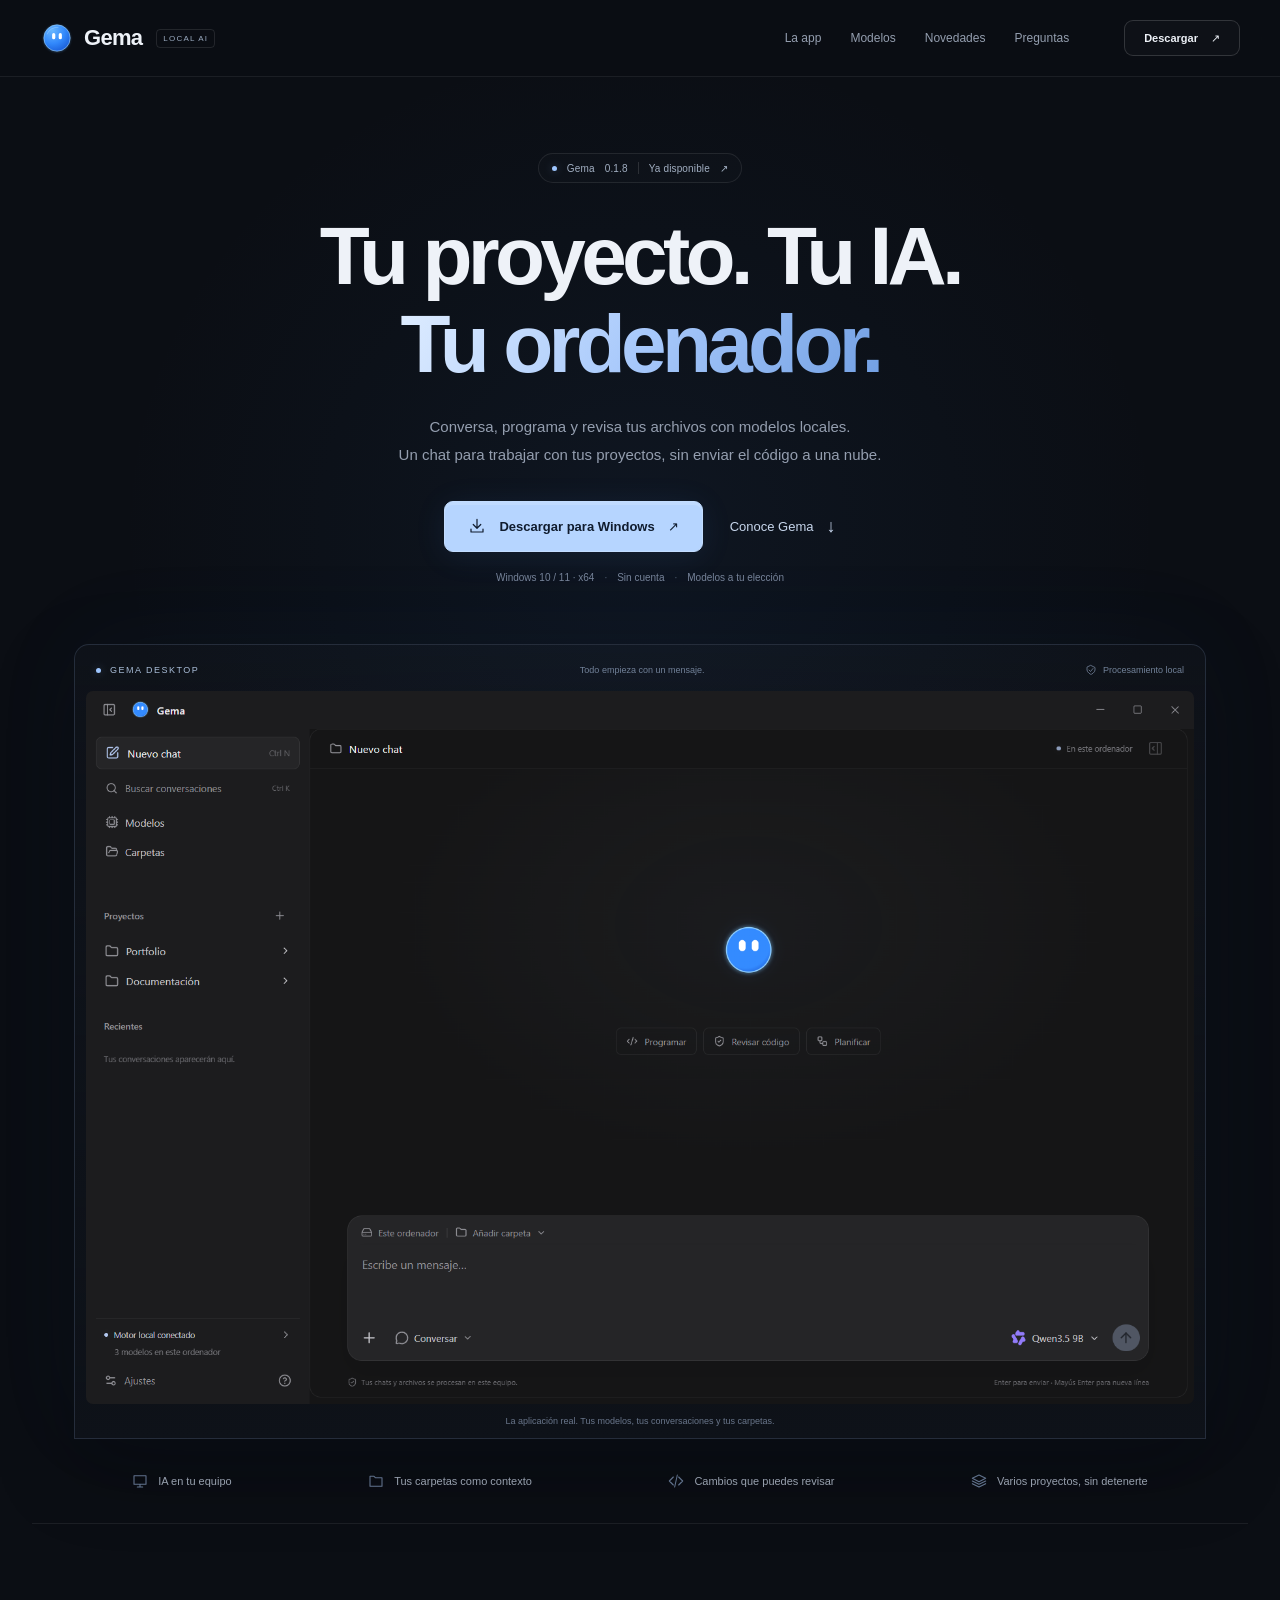
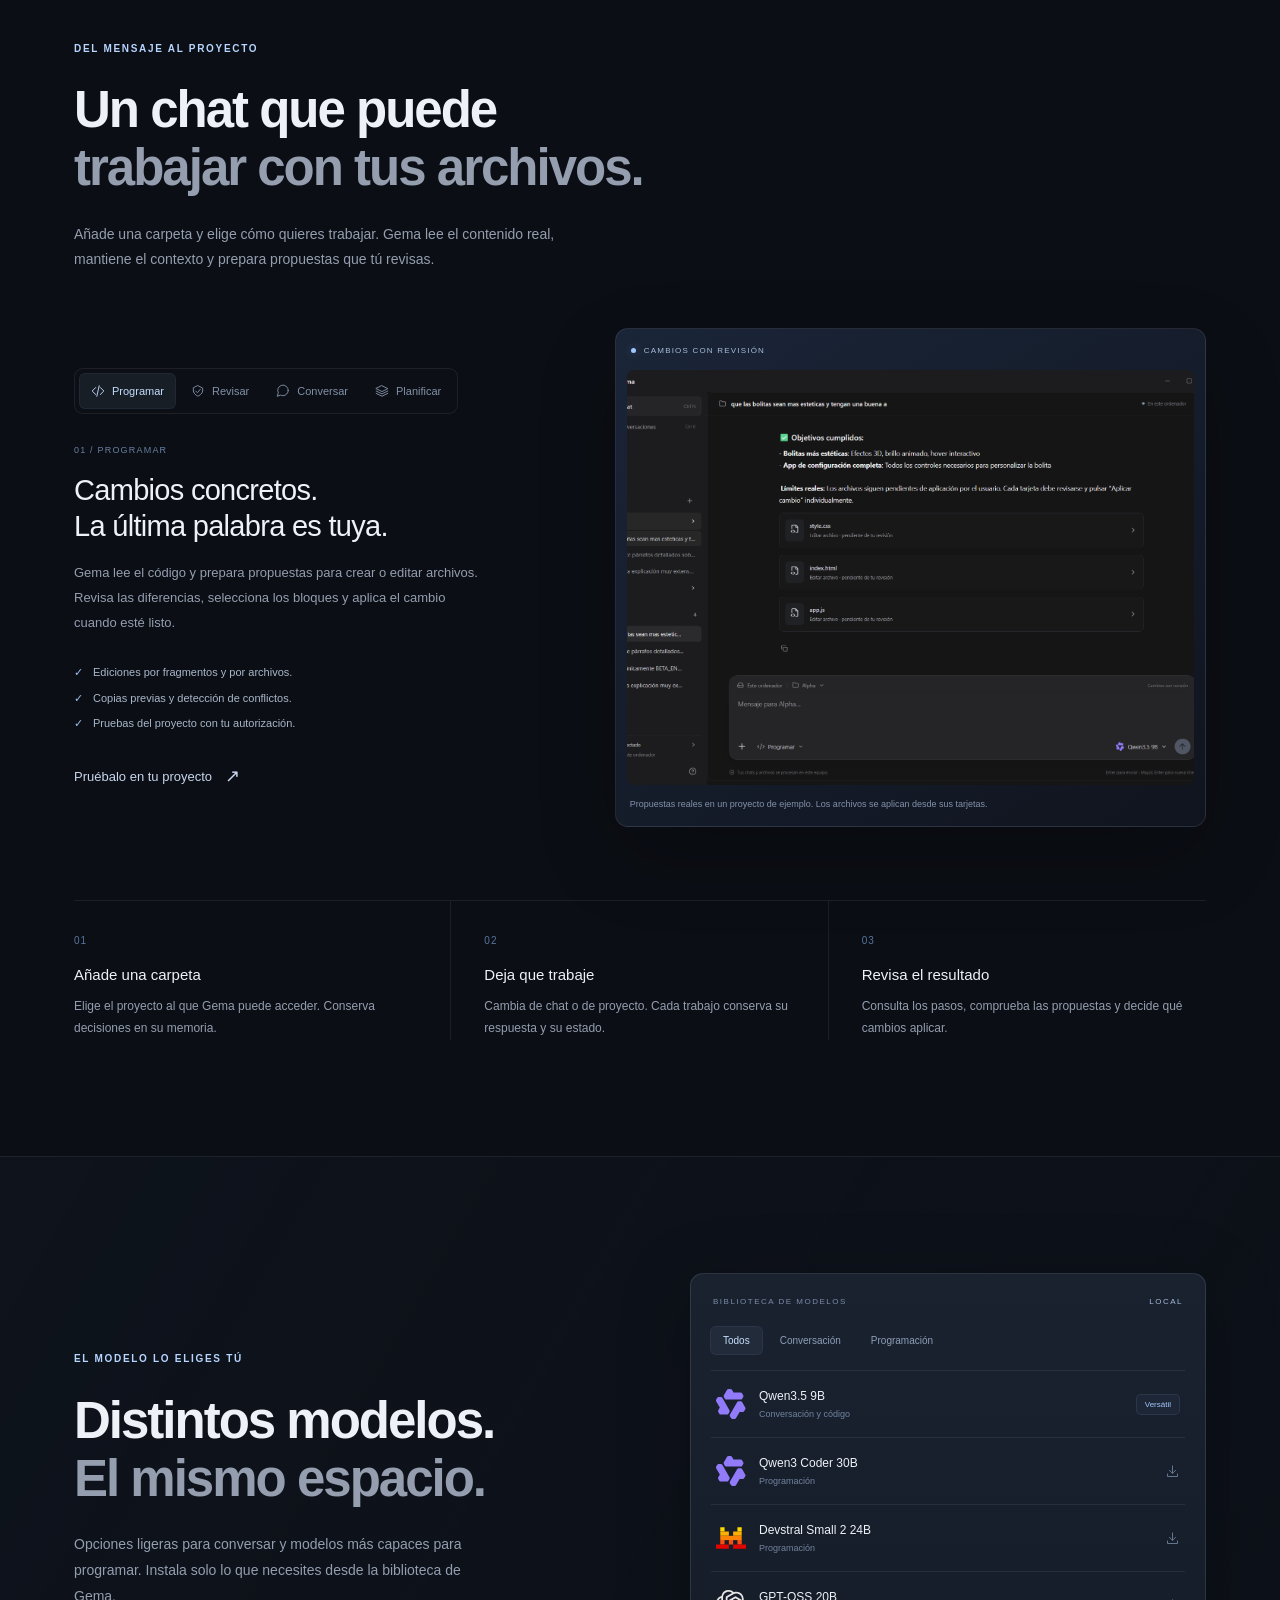
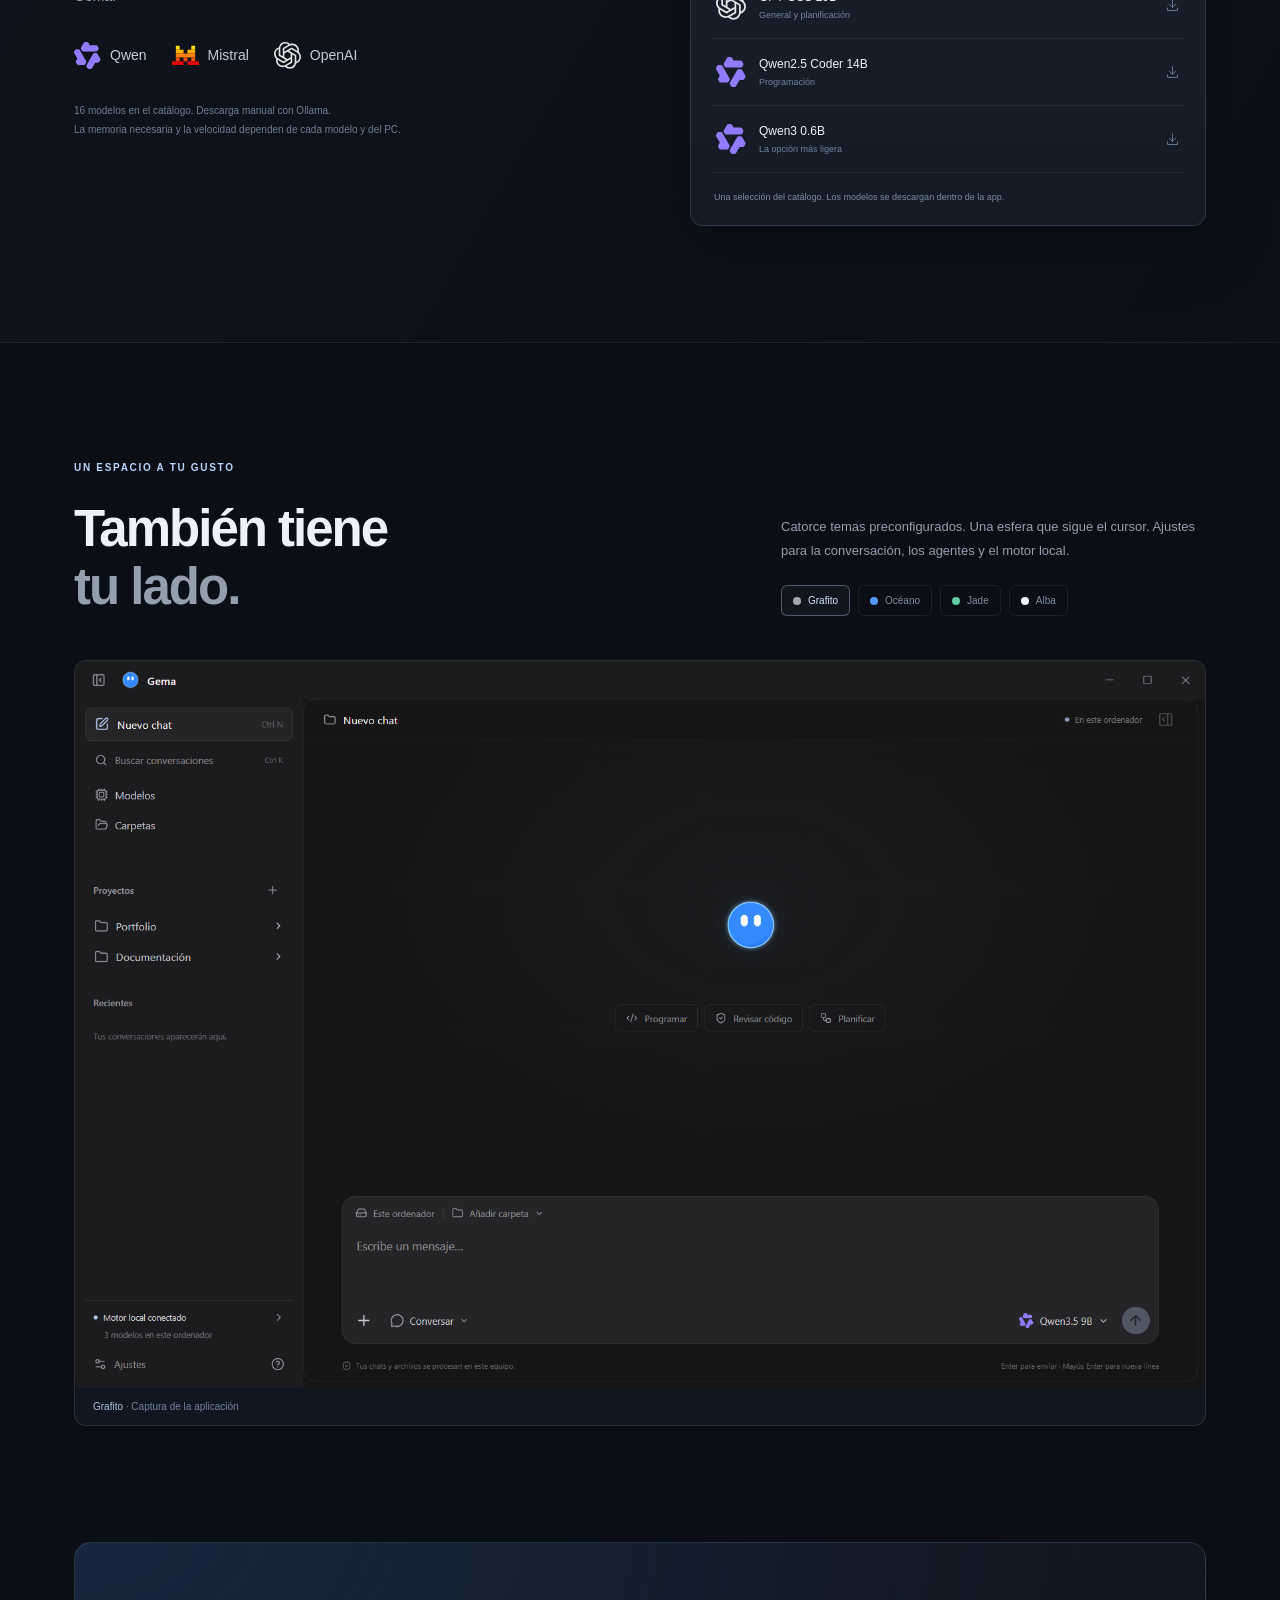
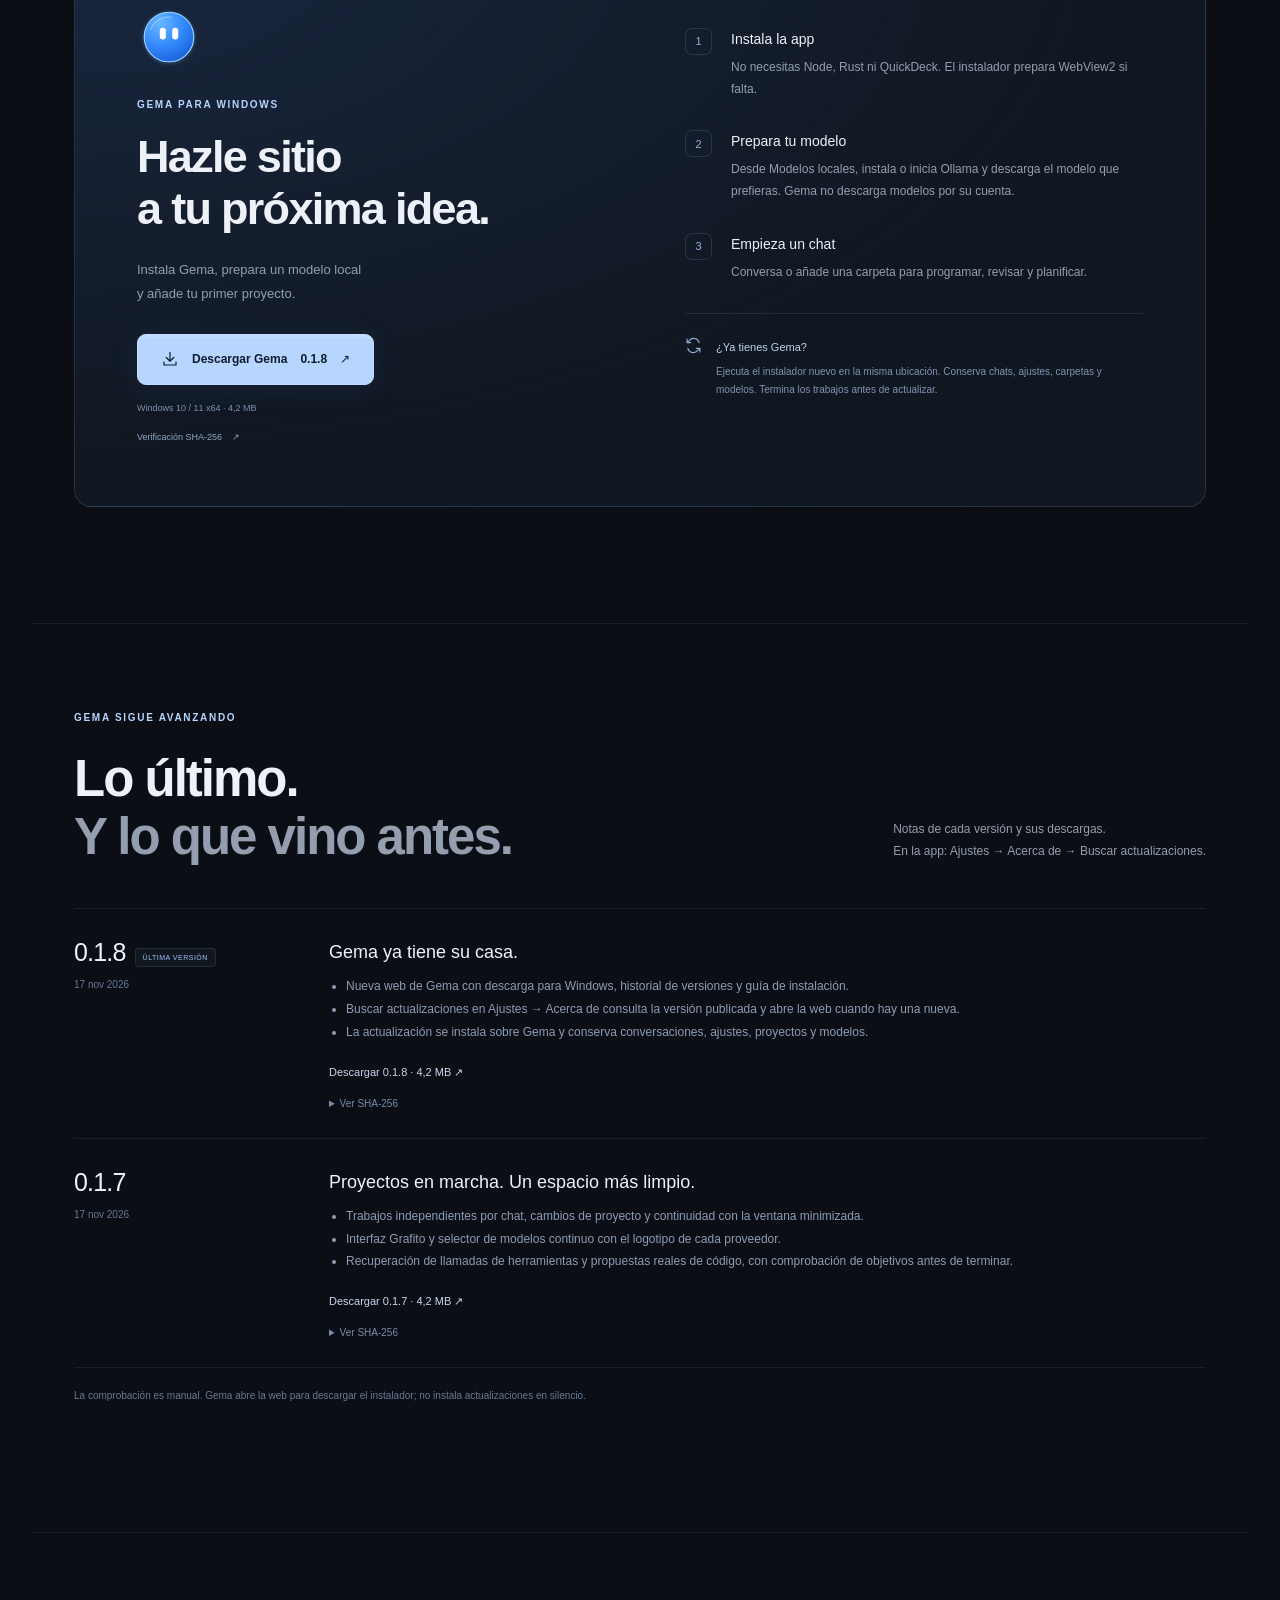
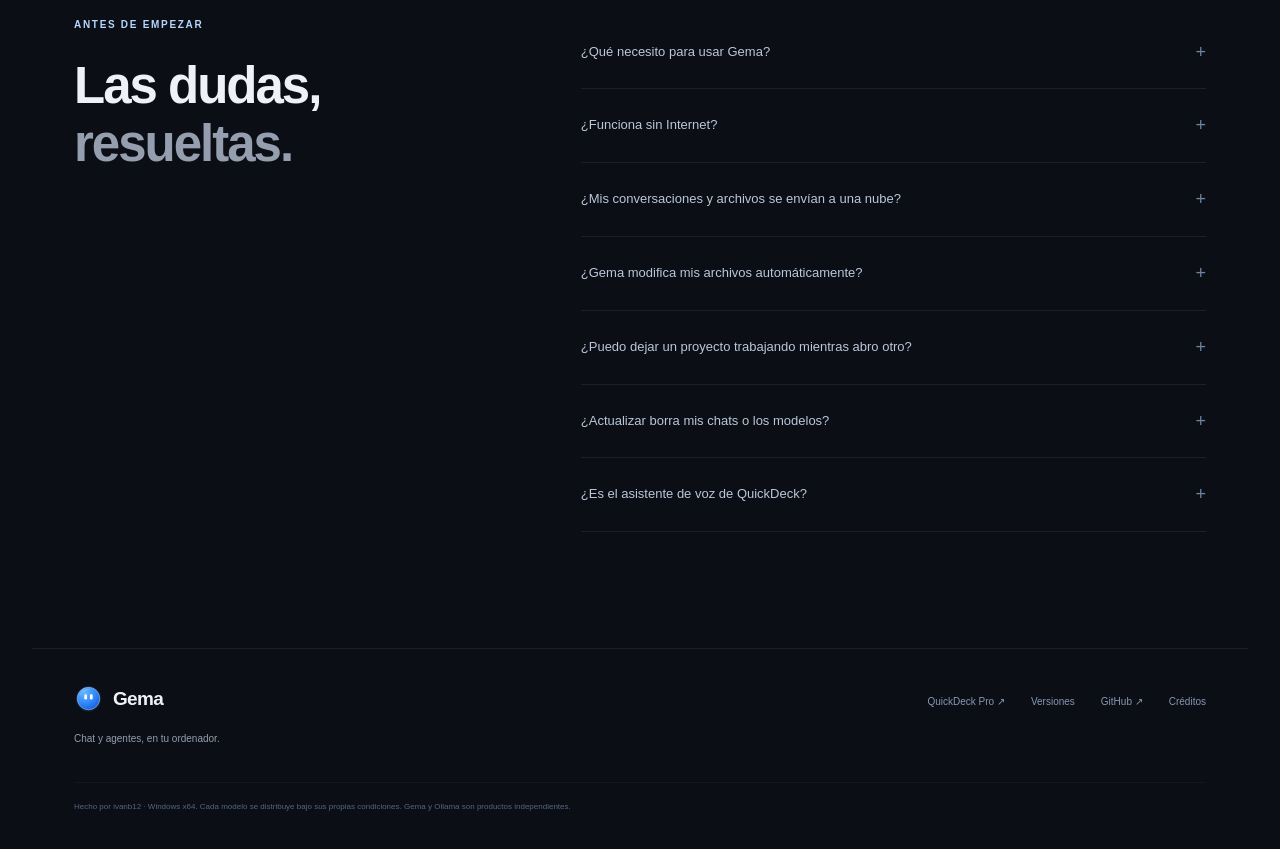
==== gema/index.html @ 03f3a378 "Publica Gema: web, descargas y actualizaciones 0.1.8 Añade /gema con capturas reales, explorador de " ====
<!doctype html>
<html lang="es">
<head>
  <meta charset="utf-8"><meta name="viewport" content="width=device-width,initial-scale=1">
  <meta name="theme-color" content="#0b0e14">
  <title>Gema — Chat, código y proyectos con IA local</title>
  <meta name="description" content="Conversa, programa y revisa tus proyectos con modelos de IA en tu ordenador. Descarga Gema para Windows: agentes, carpetas, modelos locales y actualizaciones sin perder tus datos.">
  <link rel="canonical" href="https://ivanb12.github.io/gema/">
  <link rel="icon" href="assets/gema.svg" type="image/svg+xml">
  <meta property="og:type" content="website"><meta property="og:locale" content="es_ES">
  <meta property="og:title" content="Gema — Tu proyecto. Tu IA. Tu ordenador.">
  <meta property="og:description" content="Chat y agentes locales para trabajar con tus archivos. Disponible para Windows 10 y 11.">
  <meta property="og:url" content="https://ivanb12.github.io/gema/">
  <meta property="og:image" content="https://ivanb12.github.io/gema/assets/home-graphite.png">
  <meta name="twitter:card" content="summary_large_image">
  <link rel="stylesheet" href="style.css">
  <script src="release-data.js" defer></script><script src="app.js" defer></script>
</head>
<body>
<a href="#contenido" class="skip-link">Saltar al contenido</a>
<header class="header"><div class="nav-shell">
  <a class="brand" href="#" aria-label="Gema, inicio"><img src="assets/gema.svg" width="34" height="34" alt=""><span>Gema</span><span class="brand-label">LOCAL AI</span></a>
  <nav id="navigation" class="navigation" aria-label="Principal"><a href="#funciones">La app</a><a href="#modelos">Modelos</a><a href="#versiones">Novedades</a><a href="#ayuda">Preguntas</a></nav>
  <a class="button nav-cta" href="#descargar">Descargar <span aria-hidden="true">↗</span></a>
  <button class="menu-toggle" aria-label="Abrir menú" aria-controls="navigation" aria-expanded="false"><span></span><span></span></button>
</div></header>
<main id="contenido">
  <section class="hero shell" aria-labelledby="hero-title">
    <a class="release-pill" href="#versiones"><span class="status-dot"></span>Gema <span data-version>0.1.8</span><span class="pill-divider"></span>Ya disponible<span aria-hidden="true">↗</span></a>
    <h1 id="hero-title">Tu proyecto. Tu IA.<br><span>Tu ordenador.</span></h1>
    <p class="hero-description">Conversa, programa y revisa tus archivos con modelos locales.<br class="desktop-break"> Un chat para trabajar con tus proyectos, sin enviar el código a una nube.</p>
    <div class="hero-actions"><a class="button button-primary" data-download href="downloads/Gema_0.1.8_x64-setup.exe" download><svg><use href="#download"/></svg>Descargar para Windows<span aria-hidden="true">↗</span></a><a class="text-link" href="#funciones">Conoce Gema <span aria-hidden="true">↓</span></a></div>
    <p class="download-meta">Windows 10 / 11 · x64<span>·</span>Sin cuenta<span>·</span>Modelos a tu elección</p>
    <figure class="product-stage"><div class="stage-heading"><span><i class="status-dot"></i> GEMA DESKTOP</span><span>Todo empieza con un mensaje.</span><span class="stage-local"><svg><use href="#shield"/></svg> Procesamiento local</span></div>
      <button class="screenshot-button" data-zoom="assets/home-graphite.png" aria-label="Ampliar captura de Gema"><img src="assets/home-graphite.png" alt="Gema en el tema Grafito, con proyectos en la barra lateral y un chat central" width="1700" height="1093" fetchpriority="high"></button>
      <figcaption>La aplicación real. Tus modelos, tus conversaciones y tus carpetas.</figcaption>
    </figure>
  </section>
  <div class="facts shell"><span><svg><use href="#computer"/></svg> IA en tu equipo</span><span><svg><use href="#folder"/></svg> Tus carpetas como contexto</span><span><svg><use href="#code"/></svg> Cambios que puedes revisar</span><span><svg><use href="#layers"/></svg> Varios proyectos, sin detenerte</span></div>
  <section class="workspace-section shell section" id="funciones">
    <div class="section-heading"><p class="eyebrow">DEL MENSAJE AL PROYECTO</p><h2>Un chat que puede<br><span>trabajar con tus archivos.</span></h2><p>Añade una carpeta y elige cómo quieres trabajar. Gema lee el contenido real, mantiene el contexto y prepara propuestas que tú revisas.</p></div>
    <div class="workspace-layout">
      <div class="agent-explorer"><div class="agent-tabs" role="tablist" aria-label="Agentes de Gema"><button role="tab" id="agent-code" aria-selected="true" aria-controls="agent-panel" data-agent="code"><svg><use href="#code"/></svg>Programar</button><button role="tab" id="agent-review" aria-selected="false" aria-controls="agent-panel" tabindex="-1" data-agent="review"><svg><use href="#shield"/></svg>Revisar</button><button role="tab" id="agent-chat" aria-selected="false" aria-controls="agent-panel" tabindex="-1" data-agent="chat"><svg><use href="#chat"/></svg>Conversar</button><button role="tab" id="agent-plan" aria-selected="false" aria-controls="agent-panel" tabindex="-1" data-agent="plan"><svg><use href="#layers"/></svg>Planificar</button></div>
        <div id="agent-panel" role="tabpanel" aria-labelledby="agent-code"><span class="agent-number" id="agent-number">01 / PROGRAMAR</span><h3 id="agent-title">Cambios concretos.<br>La última palabra es tuya.</h3><p id="agent-description">Gema lee el código y prepara propuestas para crear o editar archivos. Revisa las diferencias, selecciona los bloques y aplica el cambio cuando esté listo.</p><ul class="check-list" id="agent-points"><li>Ediciones por fragmentos y por archivos.</li><li>Copias previas y detección de conflictos.</li><li>Pruebas del proyecto con tu autorización.</li></ul></div>
        <a href="#descargar" class="text-link">Pruébalo en tu proyecto <span aria-hidden="true">↗</span></a>
      </div>
      <figure class="work-visual"><div class="visual-tag"><span class="status-dot"></span>CAMBIOS CON REVISIÓN</div><button class="screenshot-button" data-zoom="assets/project.png" aria-label="Ampliar captura de propuestas de código"><img src="assets/project.png" alt="Propuestas reales de Gema para style.css, index.html y app.js, pendientes de revisión" width="1700" height="1093" loading="lazy"></button><figcaption>Propuestas reales en un proyecto de ejemplo. Los archivos se aplican desde sus tarjetas.</figcaption></figure>
    </div>
    <div class="workflow-strip"><article><span>01</span><h3>Añade una carpeta</h3><p>Elige el proyecto al que Gema puede acceder. Conserva decisiones en su memoria.</p></article><article><span>02</span><h3>Deja que trabaje</h3><p>Cambia de chat o de proyecto. Cada trabajo conserva su respuesta y su estado.</p></article><article><span>03</span><h3>Revisa el resultado</h3><p>Consulta los pasos, comprueba las propuestas y decide qué cambios aplicar.</p></article></div>
  </section>
  <section class="models-section section" id="modelos"><div class="shell models-layout"><div class="models-copy"><p class="eyebrow">EL MODELO LO ELIGES TÚ</p><h2>Distintos modelos.<br><span>El mismo espacio.</span></h2><p>Opciones ligeras para conversar y modelos más capaces para programar. Instala solo lo que necesites desde la biblioteca de Gema.</p><div class="provider-logos"><span><img src="assets/qwen.svg" alt="" width="27" height="27">Qwen</span><span><img src="assets/mistral.svg" alt="" width="27" height="27">Mistral</span><span><img class="openai" src="assets/openai.svg" alt="" width="27" height="27">OpenAI</span></div><p class="model-note">16 modelos en el catálogo. Descarga manual con Ollama.<br>La memoria necesaria y la velocidad dependen de cada modelo y del PC.</p></div>
      <div class="model-browser"><div class="browser-header"><span>BIBLIOTECA DE MODELOS</span><span>LOCAL</span></div><div class="model-filters" role="group" aria-label="Filtrar modelos"><button data-filter="all" aria-pressed="true">Todos</button><button data-filter="chat" aria-pressed="false">Conversación</button><button data-filter="code" aria-pressed="false">Programación</button></div><div id="model-list">
        <div class="model-row" data-kind="chat code"><img src="assets/qwen.svg" alt="" width="30" height="30"><div><strong>Qwen3.5 9B</strong><span>Conversación y código</span></div><span class="model-badge">Versátil</span></div>
        <div class="model-row" data-kind="code"><img src="assets/qwen.svg" alt="" width="30" height="30"><div><strong>Qwen3 Coder 30B</strong><span>Programación</span></div><svg><use href="#download"/></svg></div>
        <div class="model-row" data-kind="code"><img src="assets/mistral.svg" alt="" width="30" height="30"><div><strong>Devstral Small 2 24B</strong><span>Programación</span></div><svg><use href="#download"/></svg></div>
        <div class="model-row" data-kind="chat code"><img class="openai" src="assets/openai.svg" alt="" width="30" height="30"><div><strong>GPT-OSS 20B</strong><span>General y planificación</span></div><svg><use href="#download"/></svg></div>
        <div class="model-row" data-kind="code"><img src="assets/qwen.svg" alt="" width="30" height="30"><div><strong>Qwen2.5 Coder 14B</strong><span>Programación</span></div><svg><use href="#download"/></svg></div>
        <div class="model-row" data-kind="chat"><img src="assets/qwen.svg" alt="" width="30" height="30"><div><strong>Qwen3 0.6B</strong><span>La opción más ligera</span></div><svg><use href="#download"/></svg></div>
      </div><p class="browser-footnote">Una selección del catálogo. Los modelos se descargan dentro de la app.</p></div>
    </div></section>
  <section class="appearance-section shell section"><div class="appearance-heading"><div><p class="eyebrow">UN ESPACIO A TU GUSTO</p><h2>También tiene<br><span>tu lado.</span></h2></div><div class="appearance-copy"><p>Catorce temas preconfigurados. Una esfera que sigue el cursor. Ajustes para la conversación, los agentes y el motor local.</p><div class="theme-tabs" role="group" aria-label="Vista previa de temas"><button data-theme="graphite" aria-pressed="true"><i style="--swatch:#a5a8b1"></i>Grafito</button><button data-theme="ocean" aria-pressed="false"><i style="--swatch:#5297ff"></i>Océano</button><button data-theme="jade" aria-pressed="false"><i style="--swatch:#61cba2"></i>Jade</button><button data-theme="light" aria-pressed="false"><i style="--swatch:#f0f2f6"></i>Alba</button></div></div></div><figure class="theme-stage"><button class="screenshot-button" id="theme-zoom" data-zoom="assets/home-graphite.png" aria-label="Ampliar vista previa del tema"><img id="theme-preview" src="assets/home-graphite.png" alt="Gema con el tema Grafito" width="1700" height="1093" loading="lazy"></button><figcaption><span id="theme-caption">Grafito</span> · Captura de la aplicación</figcaption></figure></section>
  <section class="download-section shell section" id="descargar"><div class="download-panel"><div class="download-copy"><img src="assets/gema.svg" width="64" height="64" alt=""><p class="eyebrow">GEMA PARA WINDOWS</p><h2>Hazle sitio<br>a tu próxima idea.</h2><p>Instala Gema, prepara un modelo local<br>y añade tu primer proyecto.</p><a class="button button-primary" data-download href="downloads/Gema_0.1.8_x64-setup.exe" download><svg><use href="#download"/></svg>Descargar Gema <span data-version>0.1.8</span><span aria-hidden="true">↗</span></a><p class="download-size">Windows 10 / 11 x64 · <span data-size>Instalador ligero</span></p><a class="checksum-link" href="downloads/SHA256SUMS.txt" download>Verificación SHA-256 <span aria-hidden="true">↗</span></a></div><div class="setup-steps"><article><span>1</span><div><h3>Instala la app</h3><p>No necesitas Node, Rust ni QuickDeck. El instalador prepara WebView2 si falta.</p></div></article><article><span>2</span><div><h3>Prepara tu modelo</h3><p>Desde Modelos locales, instala o inicia Ollama y descarga el modelo que prefieras. Gema no descarga modelos por su cuenta.</p></div></article><article><span>3</span><div><h3>Empieza un chat</h3><p>Conversa o añade una carpeta para programar, revisar y planificar.</p></div></article><div class="upgrade-note"><svg><use href="#refresh"/></svg><div><strong>¿Ya tienes Gema?</strong><p>Ejecuta el instalador nuevo en la misma ubicación. Conserva chats, ajustes, carpetas y modelos. Termina los trabajos antes de actualizar.</p></div></div></div></div></section>
  <section class="releases-section shell section" id="versiones"><div class="release-heading"><div><p class="eyebrow">GEMA SIGUE AVANZANDO</p><h2>Lo último.<br><span>Y lo que vino antes.</span></h2></div><p>Notas de cada versión y sus descargas.<br>En la app: Ajustes → Acerca de → Buscar actualizaciones.</p></div><div id="release-list"><article class="release-card"><div class="release-version"><strong>0.1.8</strong><span class="tag">ÚLTIMA VERSIÓN</span><time datetime="2026-11-17">17 nov 2026</time></div><div><h3>Gema ya tiene su casa.</h3><p>Web de descargas, historial de versiones y comprobación de nuevas versiones desde la aplicación.</p><a class="text-link" data-download href="downloads/Gema_0.1.8_x64-setup.exe" download>Descargar versión <span aria-hidden="true">↗</span></a></div></article></div><p class="release-footnote">La comprobación es manual. Gema abre la web para descargar el instalador; no instala actualizaciones en silencio.</p></section>
  <section class="faq-section shell section" id="ayuda"><div><p class="eyebrow">ANTES DE EMPEZAR</p><h2>Las dudas,<br><span>resueltas.</span></h2></div><div class="faq-list">
    <details><summary>¿Qué necesito para usar Gema?<span>+</span></summary><p>Windows 10 u 11 de 64 bits y espacio para el modelo que elijas. No necesitas una GPU NVIDIA: Ollama puede usar CPU o una GPU compatible. Los modelos pequeños son más adecuados para equipos con poca memoria; la biblioteca muestra estimaciones y recomendaciones según tu RAM.</p></details>
    <details><summary>¿Funciona sin Internet?<span>+</span></summary><p>Necesitas conexión para instalar el motor, preparar WebView2 si falta y descargar modelos. Después, el chat y las herramientas locales pueden funcionar sin Internet. Buscar actualizaciones consulta la web de Gema.</p></details>
    <details><summary>¿Mis conversaciones y archivos se envían a una nube?<span>+</span></summary><p>Gema envía los mensajes y el contexto de archivos al motor local de Ollama, en tu propio PC. La comprobación de versiones no incluye chats ni archivos. Una prueba del proyecto autorizada por ti ejecuta código con tus permisos y puede acceder a Internet.</p></details>
    <details><summary>¿Gema modifica mis archivos automáticamente?<span>+</span></summary><p>No. Programar prepara propuestas: abre sus tarjetas, revisa las diferencias y elige qué aplicar. Revisar y Planificar trabajan en modo lectura. Cada ejecución de pruebas requiere autorización.</p></details>
    <details><summary>¿Puedo dejar un proyecto trabajando mientras abro otro?<span>+</span></summary><p>Sí. Cada chat mantiene su propio trabajo y puedes navegar entre proyectos o minimizar Gema. El motor organiza las generaciones en una cola para limitar la memoria. Salir por completo detiene los trabajos; no continúan con el PC apagado.</p></details>
    <details><summary>¿Actualizar borra mis chats o los modelos?<span>+</span></summary><p>No tienes que desinstalar la versión anterior. Ejecuta el nuevo instalador en la misma ubicación: conserva el perfil y guarda una copia previa de sus datos. Ollama y sus modelos se mantienen. Termina tus trabajos antes de actualizar.</p></details>
    <details><summary>¿Es el asistente de voz de QuickDeck?<span>+</span></summary><p>Esta Gema es una aplicación de chat y agentes independiente. Tiene su propio perfil y no cambia el asistente de voz ni los datos de QuickDeck.</p></details>
  </div></section>
</main>
<footer class="footer shell"><div><a class="brand" href="#"><img src="assets/gema.svg" width="29" height="29" alt=""><span>Gema</span></a><p>Chat y agentes, en tu ordenador.</p></div><nav aria-label="Pie de página"><a href="/quickdeckpro/">QuickDeck Pro <span aria-hidden="true">↗</span></a><a href="#versiones">Versiones</a><a href="https://github.com/ivanb12/ivanb12.github.io/tree/main/gema" target="_blank" rel="noopener noreferrer">GitHub <span aria-hidden="true">↗</span></a><a href="credits.txt">Créditos</a></nav><p class="footer-note">Hecho por ivanb12 · Windows x64. Cada modelo se distribuye bajo sus propias condiciones. Gema y Ollama son productos independientes.</p></footer>
<dialog id="image-dialog" aria-label="Captura ampliada de Gema"><button class="lightbox-close" aria-label="Cerrar captura">✕</button><img id="lightbox-image" alt="Captura ampliada de la aplicación Gema"></dialog>
<svg class="icon-defs" xmlns="http://www.w3.org/2000/svg" aria-hidden="true"><defs>
<symbol id="download" viewBox="0 0 24 24"><path d="M12 3v12m-5-5 5 5 5-5M4 16v4h16v-4"/></symbol><symbol id="folder" viewBox="0 0 24 24"><path d="M3 7V5h6l2 2h10v13H3z"/></symbol><symbol id="shield" viewBox="0 0 24 24"><path d="m12 3 8 4v5c0 5-8 9-8 9s-8-4-8-9V7zM8 12l3 3 5-6"/></symbol><symbol id="code" viewBox="0 0 24 24"><path d="m8 6-6 6 6 6m8-12 6 6-6 6M14 3l-4 18"/></symbol><symbol id="layers" viewBox="0 0 24 24"><path d="m12 3 10 5-10 5L2 8zm-10 9 10 5 10-5M2 16l10 5 10-5"/></symbol><symbol id="chat" viewBox="0 0 24 24"><path d="M21 11a9 9 0 0 1-9 9 10 10 0 0 1-4-1l-6 2 2-6a9 9 0 1 1 17-4Z"/></symbol><symbol id="computer" viewBox="0 0 24 24"><path d="M3 4h18v13H3zm5 17h8m-4-4v4"/></symbol><symbol id="refresh" viewBox="0 0 24 24"><path d="M20 8a8 8 0 0 0-14-3L3 8m0-5v5h5m-4 8a8 8 0 0 0 14 3l3-3m0 5v-5h-5"/></symbol>
</defs></svg>
</body></html>
---- gema/style.css ----
@charset "UTF-8";
:root{color-scheme:dark;--bg:#0b0e14;--text:#eef2f8;--muted:#949eaf;--ice:#b6d5ff;--line:#ffffff12;--blue:#387fea;font-family:Inter,'Segoe UI Variable Text','Segoe UI',Arial,sans-serif;font-synthesis:none;text-rendering:optimizeLegibility;-webkit-font-smoothing:antialiased}
*{box-sizing:border-box}html{scroll-behavior:smooth;scroll-padding-top:100px}body{margin:0;background:var(--bg);color:var(--text)}a{color:inherit;text-decoration:none}button{font:inherit;color:inherit;cursor:pointer}button:disabled{cursor:wait}a,button,summary{-webkit-tap-highlight-color:transparent}a:focus-visible,button:focus-visible,summary:focus-visible{outline:2px solid var(--ice);outline-offset:5px}::selection{background:#4f8ded55;color:#fff}img{display:block;max-width:100%}svg{width:20px;height:20px;fill:none;stroke:currentColor;stroke-width:1.6;stroke-linecap:round;stroke-linejoin:round;flex-shrink:0}.icon-defs{position:absolute;width:0;height:0;overflow:hidden}.shell{max-width:1216px;margin-inline:auto;padding-inline:42px}.section{padding-block:116px}h1,h2,h3,p{margin-top:0}h2{font-size:clamp(34px,4vw,51px);font-weight:550;letter-spacing:-2px;line-height:1.14;margin-bottom:24px}h2>span{color:var(--muted)}p{color:var(--muted);font-size:15px;line-height:1.85}button{border:0;background:none}.eyebrow{font-size:10px;font-weight:600;letter-spacing:1.7px;color:var(--ice);margin-bottom:23px}.button{display:inline-flex;align-items:center;justify-content:center;gap:13px;border:1px solid var(--line);border-radius:9px;font-size:13px;font-weight:550;min-height:44px;padding:0 19px;transition:background .2s,transform .2s}.button:hover{transform:translateY(-2px);background:#ffffff0c}.button-primary{background:var(--ice);color:#101c2e;border-color:#c3ddff;box-shadow:0 3px 0 #fff2 inset,0 4px 32px #4c89ee18;min-height:51px;padding-inline:23px}.button-primary:hover{background:#d0e4ff}.button-primary svg{width:18px}.text-link{display:inline-flex;align-items:center;gap:13px;font-size:13px;color:#c7d6ec}.text-link:hover{color:white}.text-link span{font-size:18px}.status-dot{display:inline-block;width:5px;height:5px;background:#9ec6ff;border-radius:50%;box-shadow:0 0 10px #9ec6ff55;flex-shrink:0}.header{height:77px;position:sticky;top:0;z-index:20;background:#0b0e14dc;backdrop-filter:blur(20px);border-bottom:1px solid var(--line)}.nav-shell{max-width:1350px;margin:auto;display:flex;align-items:center;height:100%;padding:0 40px;gap:25px}.brand{display:inline-flex;align-items:center;gap:10px;font-size:22px;font-weight:600;letter-spacing:-.7px}.brand img{flex-shrink:0}.brand-label{font-size:8px;color:#9babc0;letter-spacing:1.2px;padding:4px 6px;border:1px solid #ffffff1a;border-radius:4px;margin-left:4px;font-weight:500}.navigation{display:flex;gap:29px;align-items:center;margin-left:auto;margin-right:30px}.navigation a{font-size:12px;color:var(--muted)}.navigation a:hover{color:white}.nav-cta{font-size:11px;min-height:36px;background:#ffffff05;border-color:#ffffff26}.menu-toggle{display:none;padding:10px}.menu-toggle span{width:18px;height:1px;background:#dae5f5;display:block;margin:5px 0}.skip-link{position:fixed;top:-60px;left:20px;padding:12px;background:var(--ice);color:#101722;z-index:100}.skip-link:focus{top:10px}.hero{padding-top:76px;text-align:center;position:relative}.hero:before{content:'';position:absolute;z-index:-1;width:min(1050px,100%);height:820px;top:-40px;left:50%;transform:translateX(-50%);background:radial-gradient(ellipse at 50% 60%,#315d981a 0%,#245b940b 40%,transparent 70%);pointer-events:none}.release-pill{display:inline-flex;align-items:center;gap:10px;border:1px solid #ffffff16;background:#ffffff03;border-radius:30px;padding:8px 13px;font-size:10px;color:#a2afc2;letter-spacing:.15px}.release-pill:hover{border-color:#adcfff50}.pill-divider{width:1px;height:12px;background:#ffffff21}.hero h1{font-size:clamp(55px,6.4vw,87px);line-height:1.08;letter-spacing:-4.7px;font-weight:550;margin:29px 0 24px}.hero h1>span{color:var(--ice);background:linear-gradient(120deg,#dfedff 0%,#a8c9fb 50%,#719fe3 100%);background-clip:text;-webkit-text-fill-color:transparent}.hero-description{font-size:15px;line-height:1.9;margin:0 auto;max-width:610px}.hero-actions{display:flex;align-items:center;justify-content:center;gap:27px;margin-top:31px}.download-meta{font-size:10px;margin-top:17px;color:#768399}.download-meta span{padding-inline:10px;color:#4e5b6f}.product-stage{margin:57px 0 0;padding:11px 11px 0;border:1px solid #a7c9ff26;border-radius:15px 15px 0 0;background:linear-gradient(#a4c9ff06,#0e1219);box-shadow:0 -10px 100px #4a82d20c,0 30px 80px #0004;text-align:left}.stage-heading{display:flex;align-items:center;justify-content:space-between;padding:8px 10px 15px;color:#718198;font-size:9px}.stage-heading>span:first-child{letter-spacing:1.5px;color:#a9bdd8;display:flex;align-items:center;gap:9px}.stage-local{display:flex;align-items:center;gap:6px}.stage-local svg{width:12px;height:12px}.screenshot-button{display:block;padding:0;line-height:0;width:100%;border-radius:7px;overflow:hidden;position:relative}.screenshot-button:after{content:'↗';position:absolute;bottom:15px;right:15px;background:#0c1323c9;border:1px solid #ffffff1f;color:#d9e7fc;border-radius:7px;padding:12px;font-size:15px;line-height:1;opacity:0;transition:opacity .2s}.screenshot-button:hover:after,.screenshot-button:focus-visible:after{opacity:1}.product-stage img{width:100%;height:auto}.product-stage figcaption{padding:12px;text-align:center;font-size:9px;color:#69768b}.facts{display:flex;align-items:center;justify-content:space-around;padding-block:34px;border-bottom:1px solid var(--line);gap:20px}.facts>span{display:flex;gap:10px;align-items:center;font-size:11px;white-space:nowrap;color:#a9b3c1}.facts svg{width:16px;height:16px;color:#6d809d}.section-heading{max-width:590px}.section-heading>p:last-child{max-width:510px;font-size:14px}.workspace-layout{display:grid;grid-template-columns:.9fr 1.1fr;gap:57px;margin-top:55px;align-items:center}.agent-tabs{display:flex;gap:5px;padding:5px;border:1px solid var(--line);background:#ffffff02;border-radius:9px;width:max-content;max-width:100%}.agent-tabs button{font-size:11px;display:flex;gap:7px;align-items:center;border-radius:5px;padding:10px 11px;white-space:nowrap;color:#8291a7}.agent-tabs svg{width:14px;height:14px}.agent-tabs button[aria-selected=true]{background:#a9cdff13;color:#c3dcff;box-shadow:0 0 0 1px #a9cdff21}.agent-number{display:block;color:#6980a2;font-size:9px;letter-spacing:1.2px;margin-top:31px}.agent-explorer h3{font-size:29px;font-weight:500;line-height:1.25;letter-spacing:-.7px;margin:17px 0}.agent-explorer p{font-size:13px;line-height:1.9;max-width:405px}.check-list{padding:0;list-style:none;margin:25px 0 29px;font-size:11px;line-height:2.3;color:#a9b8ca}.check-list li:before{content:'✓';color:#9bbfea;margin-right:10px}.work-visual{margin:0;position:relative;min-width:0;padding:11px;border:1px solid #ffffff16;border-radius:13px;background:linear-gradient(145deg,#1a2538,#10141e);box-shadow:0 30px 80px #0003}.work-visual .screenshot-button{height:415px;position:relative}.work-visual img{position:absolute;height:100%;max-width:none;width:auto;right:-5%;top:0}.work-visual figcaption{font-size:9px;line-height:1.7;color:#8392aa;padding:12px 3px 2px}.visual-tag{display:flex;align-items:center;gap:8px;font-size:8px;letter-spacing:1.2px;color:#a7bddb;padding:6px 4px 15px}.workflow-strip{display:grid;grid-template-columns:repeat(3,1fr);margin-top:73px;border-top:1px solid var(--line)}.workflow-strip article{padding:29px 33px 0;border-right:1px solid var(--line)}.workflow-strip article:first-child{padding-left:0}.workflow-strip article:last-child{border:0;padding-right:0}.workflow-strip article>span{font-size:10px;color:#57759d;letter-spacing:1px}.workflow-strip h3{font-size:15px;font-weight:500;margin:18px 0 12px}.workflow-strip p{font-size:12px;margin:0;line-height:1.9}.models-section{border-block:1px solid var(--line);background:linear-gradient(120deg,#1017228c,#0c1018)}.models-layout{display:grid;grid-template-columns:1fr 1fr;gap:100px;align-items:center}.models-copy>p:not(.eyebrow){max-width:410px;font-size:14px}.provider-logos{display:flex;gap:25px;align-items:center;margin:32px 0}.provider-logos>span{display:flex;gap:9px;align-items:center;font-size:14px;font-weight:500;color:#c3ccda}.openai{filter:brightness(0) invert(.9)}.model-note{font-size:10px!important;line-height:1.9;color:#6e7e95}.model-browser{border:1px solid #d0e3ff1f;border-radius:13px;background:linear-gradient(#1a2230,#141b26);box-shadow:0 15px 70px #0004;padding:19px 20px 0;min-width:0}.browser-header{display:flex;justify-content:space-between;color:#7a8ca8;font-size:8px;letter-spacing:1.5px;padding:4px 2px 21px}.browser-header>span:last-child{color:#a5bbd8}.model-filters{display:flex;gap:6px;padding-bottom:16px;border-bottom:1px solid var(--line)}.model-filters button{font-size:10px;padding:8px 12px;color:#8c9eb7;border-radius:5px}.model-filters button[aria-pressed=true]{color:#c8dfff;background:#abcfff0e;box-shadow:0 0 0 1px #a3c7ff1f}.model-row{display:flex;align-items:center;gap:13px;padding:18px 5px;border-bottom:1px solid var(--line)}.model-row[hidden]{display:none}.model-row>div{display:flex;flex-direction:column;gap:6px;flex:1}.model-row strong{font-weight:500;font-size:12px}.model-row>div>span{font-size:9px;color:#71839f}.model-row>svg{height:15px;width:15px;color:#63758f}.model-badge{padding:5px 8px;font-size:8px;background:#83b4ff0b;color:#a3c8ff;border:1px solid #a4c9ff19;border-radius:5px}.browser-footnote{font-size:9px;color:#7c8ca4;margin:17px 3px 19px;line-height:1.7}.appearance-heading{display:flex;justify-content:space-between;align-items:end;gap:80px;margin-bottom:44px}.appearance-heading h2{margin-bottom:0}.appearance-copy{max-width:425px}.appearance-copy>p{font-size:13px}.theme-tabs{display:flex;flex-wrap:wrap;gap:8px;margin-top:22px}.theme-tabs button{display:flex;align-items:center;gap:7px;border:1px solid #ffffff13;border-radius:6px;padding:9px 11px;font-size:10px;color:#7f8ca1}.theme-tabs button[aria-pressed=true]{color:#d4e5ff;background:#c2dbff09;border-color:#b7d5ff59}.theme-tabs i{width:8px;height:8px;background:var(--swatch);border-radius:50%}.theme-stage{margin:0;border-radius:12px;border:1px solid #ffffff19;overflow:hidden;background:#111721}.theme-stage img{width:100%;height:auto}.theme-stage figcaption{padding:13px 18px;font-size:10px;color:#70829f}.theme-stage figcaption>span{color:#adc3e4}.download-section{padding-top:0}.download-panel{display:grid;grid-template-columns:1fr 1fr;gap:90px;border:1px solid #a1c8ff25;border-radius:17px;padding:62px;background:radial-gradient(ellipse at 0 0,#1e355a87,transparent 65%),#111721;position:relative;overflow:hidden}.download-copy>.eyebrow{margin:27px 0 17px}.download-copy h2{font-size:45px;letter-spacing:-1.7px}.download-copy>p:not(.eyebrow){font-size:13px}.download-copy>.button{margin-top:15px;font-size:12px}.download-size{font-size:9px!important;margin-top:15px!important;color:#7c91af}.checksum-link{display:inline-flex;gap:10px;color:#8fa5c3;font-size:9px}.checksum-link:hover{color:white}.setup-steps{padding-top:23px}.setup-steps article{display:flex;gap:19px;margin-bottom:30px}.setup-steps article>span{display:flex;align-items:center;justify-content:center;width:27px;height:27px;border:1px solid #b1cfff26;border-radius:7px;color:#91b3e5;font-size:11px;flex-shrink:0}.setup-steps h3{font-size:14px;font-weight:500;margin:3px 0 9px}.setup-steps p{font-size:12px;line-height:1.85;margin:0}.upgrade-note{border-top:1px solid #b8d1fb1c;padding-top:23px;display:flex;gap:14px}.upgrade-note>svg{width:17px;height:17px;color:#8caedb}.upgrade-note strong{font-size:11px;font-weight:500;color:#bcd2ee}.upgrade-note p{font-size:10px;margin-top:8px;color:#7f93b0}.releases-section{border-top:1px solid var(--line);padding-top:85px}.release-heading{display:flex;justify-content:space-between;align-items:end;gap:50px;margin-bottom:42px}.release-heading h2{margin-bottom:0}.release-heading>p{font-size:12px;max-width:350px;margin-bottom:4px}.release-card{display:grid;grid-template-columns:210px 1fr;gap:45px;border-top:1px solid var(--line);padding:29px 0}.release-version strong{font-size:25px;font-weight:500;display:inline-block;margin-right:9px;letter-spacing:-.8px}.tag{display:inline-block;font-size:7px;letter-spacing:.5px;background:#8dbbff0d;color:#9dc4ff;border:1px solid #93bdff21;padding:5px 7px;border-radius:4px;vertical-align:middle}.release-version time{display:block;font-size:10px;color:#677995;margin-top:12px}.release-card h3{font-weight:500;font-size:18px;margin:4px 0 12px}.release-card p,.release-card li{font-size:12px;line-height:1.9;color:#8d9db4}.release-card ul{padding-left:17px;margin:0 0 18px}.release-card .text-link{font-size:11px}.release-card details{margin-top:18px}.release-card summary{font-size:10px;color:#778caa;cursor:pointer}.release-card code{display:block;margin-top:12px;word-break:break-all;font-size:10px;color:#859bbd;line-height:1.7}.release-footnote{font-size:10px;color:#687a95;padding-top:19px;border-top:1px solid var(--line)}.faq-section{display:grid;grid-template-columns:.8fr 1.2fr;gap:90px;border-top:1px solid var(--line);padding-top:83px}.faq-list details{border-bottom:1px solid var(--line)}.faq-list summary{display:flex;justify-content:space-between;align-items:center;gap:20px;padding:22px 0;list-style:none;font-size:13px;color:#bac7da;cursor:pointer;line-height:1.6}.faq-list summary::-webkit-details-marker{display:none}.faq-list summary>span{font-size:18px;color:#6c83a4;font-weight:300;transition:transform .2s}.faq-list details[open] summary>span{transform:rotate(45deg)}.faq-list p{font-size:12px;line-height:1.95;padding:0 24px 9px 0}.footer{border-top:1px solid var(--line);display:flex;flex-wrap:wrap;justify-content:space-between;align-items:start;padding-block:35px;gap:20px}.footer .brand{font-size:19px}.footer>div>p{font-size:10px;margin:13px 0}.footer nav{display:flex;gap:26px;font-size:10px;color:#8698b3;padding-top:12px}.footer nav a:hover{color:#d6e4fc}.footer-note{font-size:8px;line-height:1.8;width:100%;color:#536782;margin-bottom:0;padding-top:17px;border-top:1px solid #ffffff08}.lightbox-close{position:fixed;right:23px;top:20px;border:1px solid #ffffff36;background:#172130;border-radius:50%;width:39px;height:39px;z-index:1}#image-dialog{border:1px solid #bddaff2a;background:#121822;border-radius:12px;padding:9px;width:95vw;max-width:1500px;max-height:90vh;overflow:auto}#image-dialog::backdrop{background:#03060de8;backdrop-filter:blur(12px)}#image-dialog img{width:100%;height:auto}
@media(min-width:1500px){.shell{max-width:1280px}.hero{padding-top:90px}}
@media(max-width:1000px){.shell{padding-inline:28px}.nav-shell{padding-inline:28px}.navigation{gap:20px;margin-right:10px}.workspace-layout{gap:30px;grid-template-columns:1fr 1fr}.agent-tabs{display:grid;grid-template-columns:1fr 1fr;width:100%}.agent-tabs button{justify-content:center}.models-layout{gap:50px}.appearance-heading{gap:45px}.download-panel{padding:43px;gap:50px}.faq-section{gap:50px}.release-card{grid-template-columns:175px 1fr;gap:30px}.facts{flex-wrap:wrap;justify-content:center;gap:22px 35px}.hero h1{font-size:69px}}
@media(max-width:720px){html{scroll-padding-top:82px}.section{padding-block:73px}.shell{padding-inline:22px}.header{height:66px}.nav-shell{padding-inline:19px;gap:13px}.brand{font-size:20px;gap:7px}.brand img{width:29px;height:29px}.brand-label{font-size:6px;margin-left:2px}.nav-cta{margin-left:auto;font-size:10px;padding-inline:12px;min-height:34px}.menu-toggle{display:block}.navigation{position:absolute;display:none;top:65px;left:0;right:0;padding:24px;background:#0f1622f8;border-bottom:1px solid #aecfff25;margin:0;flex-direction:column;align-items:start;gap:25px}.navigation.is-open{display:flex}.navigation a{font-size:14px}.hero{padding-top:51px}.release-pill{font-size:9px;padding:7px 11px;gap:8px}.hero h1{font-size:clamp(44px,9.8vw,67px);letter-spacing:-2.8px;margin:27px 0 22px;line-height:1.12}.hero-description{font-size:12px;max-width:390px;line-height:1.95}.desktop-break{display:none}.hero-actions{gap:20px;flex-direction:column;margin-top:26px}.hero-actions .text-link{font-size:11px;gap:10px}.button-primary{min-height:48px;font-size:12px}.download-meta{font-size:8px;line-height:1.9;max-width:300px;margin:17px auto 0}.download-meta span{padding-inline:6px}.product-stage{margin-top:34px;padding:6px 6px 0;border-radius:10px 10px 0 0}.stage-heading{font-size:7px;padding:6px 4px 12px}.stage-heading>span:first-child{letter-spacing:.7px}.stage-heading>span:nth-child(2){display:none}.stage-local{font-size:6px}.stage-local svg{width:10px;height:10px}.product-stage figcaption{font-size:7px;padding:9px 3px;line-height:1.6}.facts{padding-block:23px;display:grid;grid-template-columns:1fr 1fr;gap:18px}.facts>span{font-size:8px;gap:7px;white-space:normal}.facts svg{width:13px;height:13px}h2{font-size:35px;letter-spacing:-1.4px;line-height:1.17}.eyebrow{font-size:8px;letter-spacing:1.3px;margin-bottom:20px}.section-heading>p:last-child{font-size:12px}.workspace-layout{grid-template-columns:1fr;gap:32px;margin-top:35px}.agent-tabs{display:flex;width:max-content;max-width:100%;gap:2px;padding:4px}.agent-tabs button{font-size:9px;gap:5px;padding:10px 8px}.agent-tabs svg{width:12px;height:12px}.agent-explorer h3{font-size:27px}.agent-explorer p{max-width:100%;font-size:12px}.agent-number{margin-top:27px}.check-list{font-size:11px;margin-block:22px}.work-visual{padding:8px}.work-visual .screenshot-button{height:310px}.work-visual img{right:-3%}.work-visual figcaption{font-size:8px}.workflow-strip{grid-template-columns:1fr;margin-top:43px}.workflow-strip article,.workflow-strip article:first-child,.workflow-strip article:last-child{padding:23px 0;border:0;border-bottom:1px solid var(--line);display:grid;grid-template-columns:23px 1fr;column-gap:16px}.workflow-strip h3{margin:0 0 9px}.workflow-strip p{grid-column:2;font-size:11px}.workflow-strip article>span{padding-top:3px}.models-layout{grid-template-columns:1fr;gap:35px}.models-copy>p:not(.eyebrow){font-size:12px}.provider-logos{gap:25px;margin-block:26px}.provider-logos>span{font-size:13px;gap:8px}.provider-logos img{width:24px;height:24px}.model-browser{padding:17px 16px 0}.model-row{padding-block:16px}.model-row strong{font-size:11px}.model-row>img{width:25px;height:25px}.browser-footnote{font-size:8px}.appearance-heading{display:block;margin-bottom:29px}.appearance-copy{max-width:100%;margin-top:24px}.appearance-copy>p{font-size:12px}.theme-tabs{gap:7px}.theme-tabs button{font-size:9px;padding:9px}.theme-stage figcaption{font-size:8px;padding:11px}.download-section{padding-top:0}.download-panel{grid-template-columns:1fr;padding:33px 27px;gap:24px}.download-copy h2{font-size:35px}.download-copy>img{width:54px;height:54px}.download-copy>.eyebrow{margin-top:24px}.download-copy>.button{font-size:11px;gap:10px;padding-inline:16px}.download-copy>p:not(.eyebrow){font-size:12px}.setup-steps{padding-top:22px;border-top:1px solid var(--line)}.setup-steps article{gap:16px;margin-bottom:24px}.setup-steps h3{font-size:13px}.setup-steps p{font-size:11px}.upgrade-note p{font-size:10px}.release-heading{display:block;margin-bottom:33px}.release-heading>p{font-size:11px;margin:23px 0 0}.release-card{grid-template-columns:1fr;gap:20px;padding-block:26px}.release-version{display:flex;gap:12px;align-items:center;flex-wrap:wrap}.release-version strong{font-size:22px;margin:0}.release-version time{margin:0 0 0 auto;font-size:9px}.release-card h3{font-size:17px}.release-card li{font-size:11px}.release-card p{font-size:11px}.release-footnote{font-size:9px;line-height:1.9}.faq-section{grid-template-columns:1fr;gap:12px}.faq-list summary{font-size:12px;padding:21px 0}.faq-list p{font-size:11px}.footer{padding-top:29px}.footer nav{gap:23px;flex-wrap:wrap;font-size:9px;padding-top:5px}.footer-note{font-size:8px;padding-top:16px}.lightbox-close{right:13px;top:13px}#image-dialog{padding:4px;width:98vw}}
@media(max-width:360px){.shell{padding-inline:18px}.brand-label{display:none}.nav-shell{padding-inline:16px}.hero h1{font-size:42px}.agent-tabs{display:grid;grid-template-columns:1fr 1fr;width:100%}.model-filters button{padding:8px 9px}.download-panel{padding:29px 22px}.release-version time{width:100%;margin:0}.footer nav{gap:20px}}
@media(prefers-reduced-motion:reduce){html{scroll-behavior:auto}*,*:before,*:after{animation:none!important;transition:none!important}}
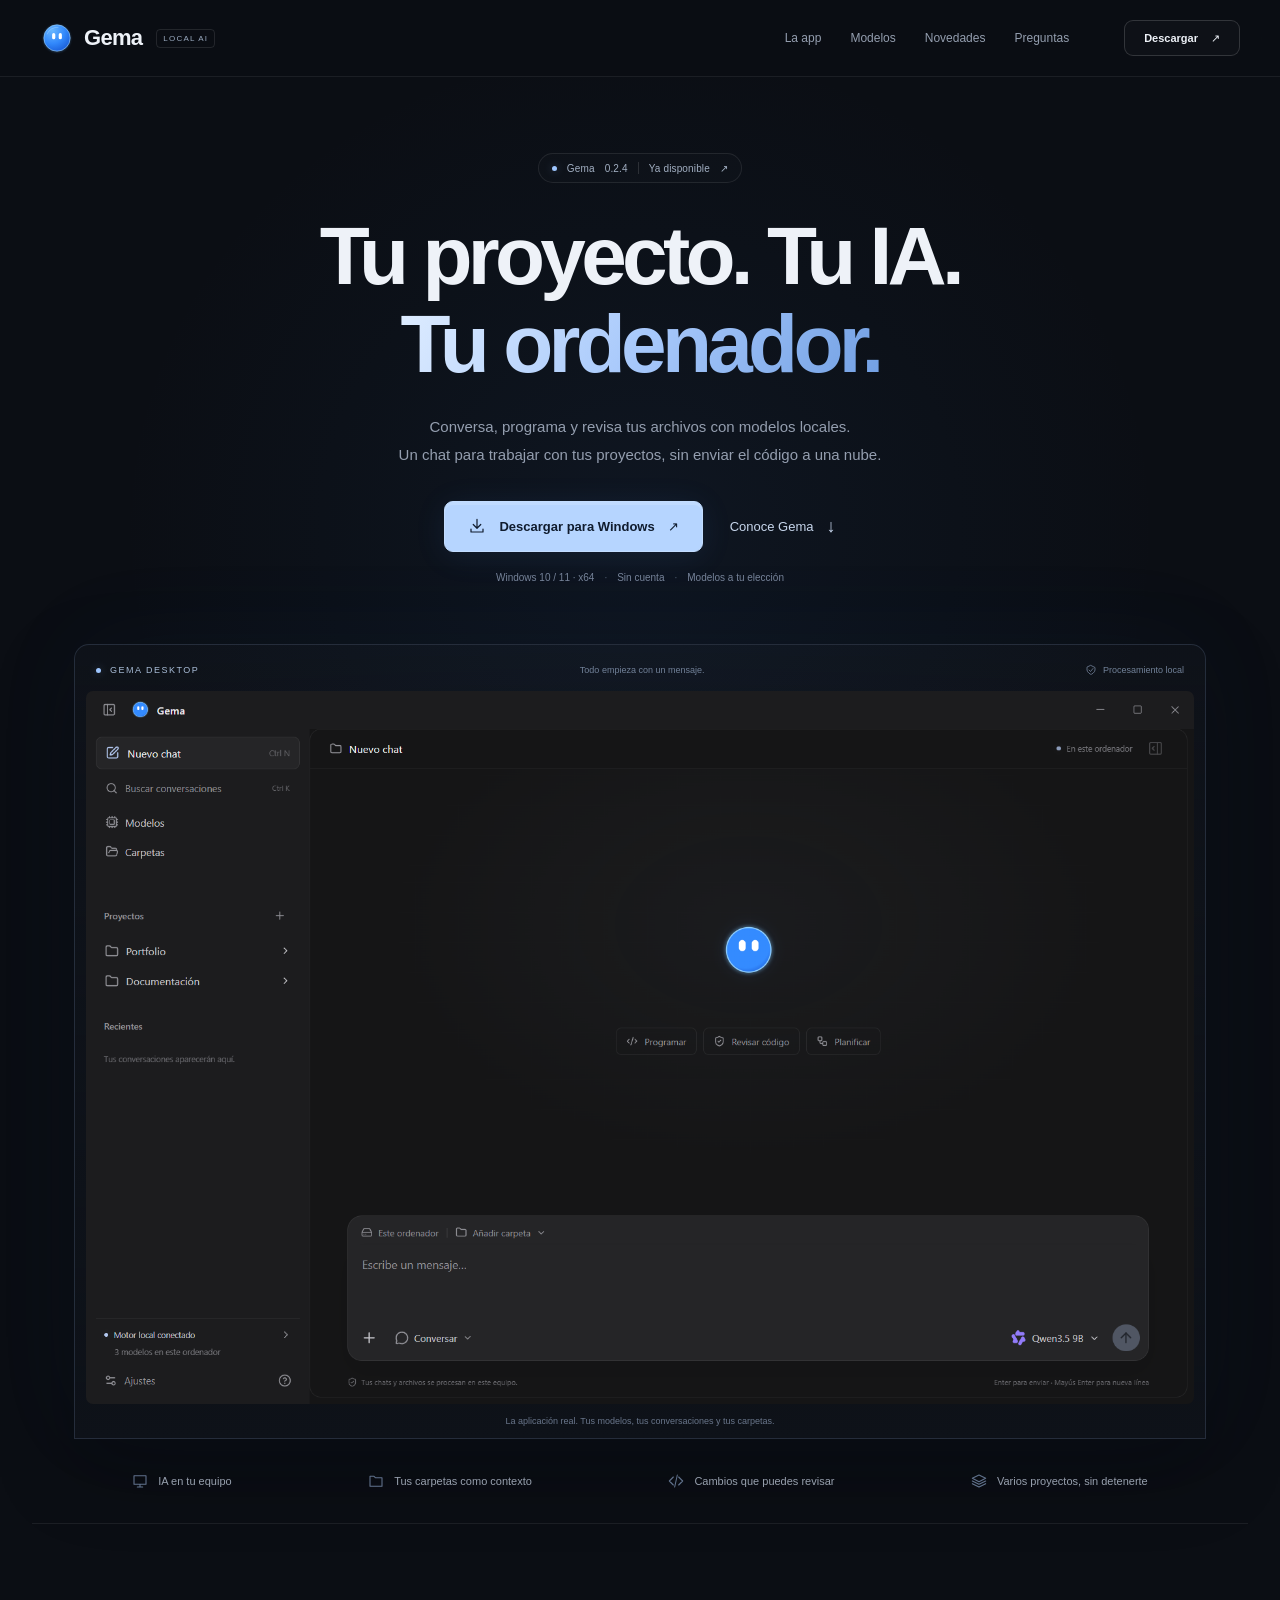
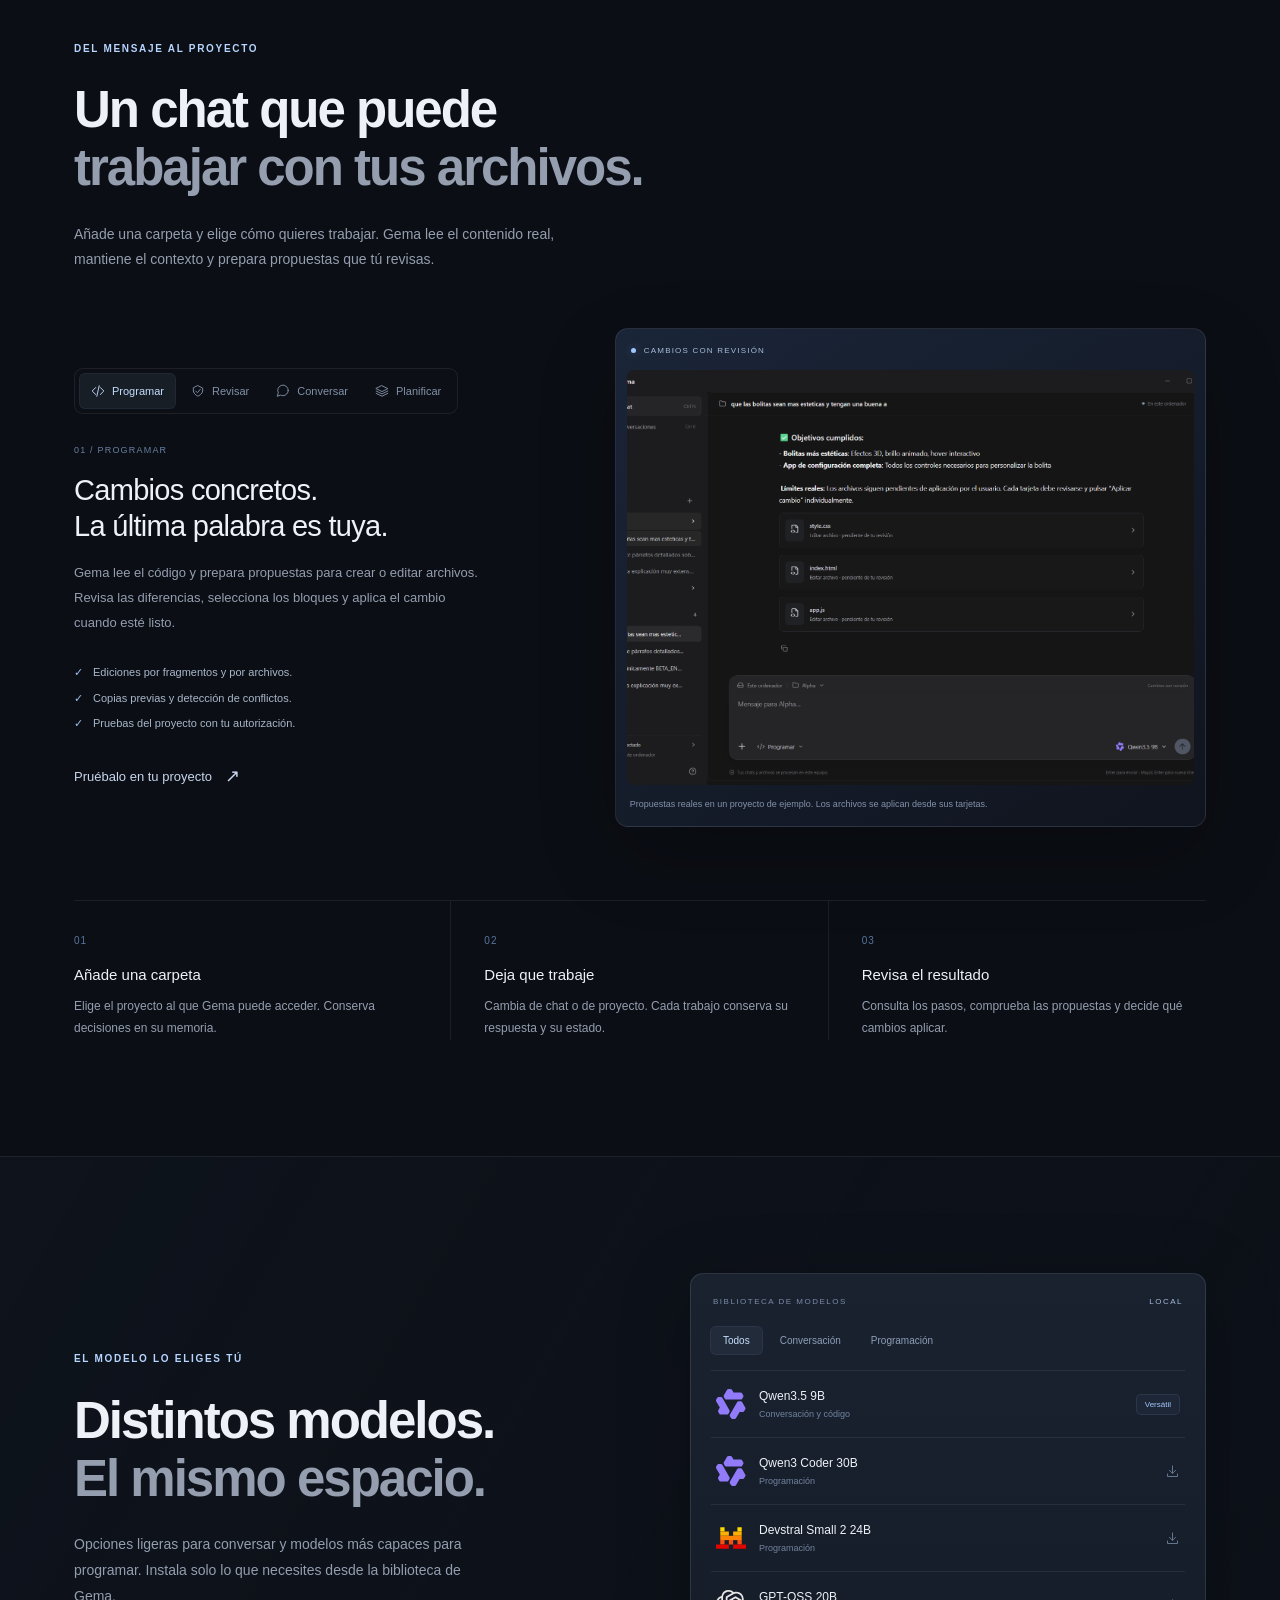
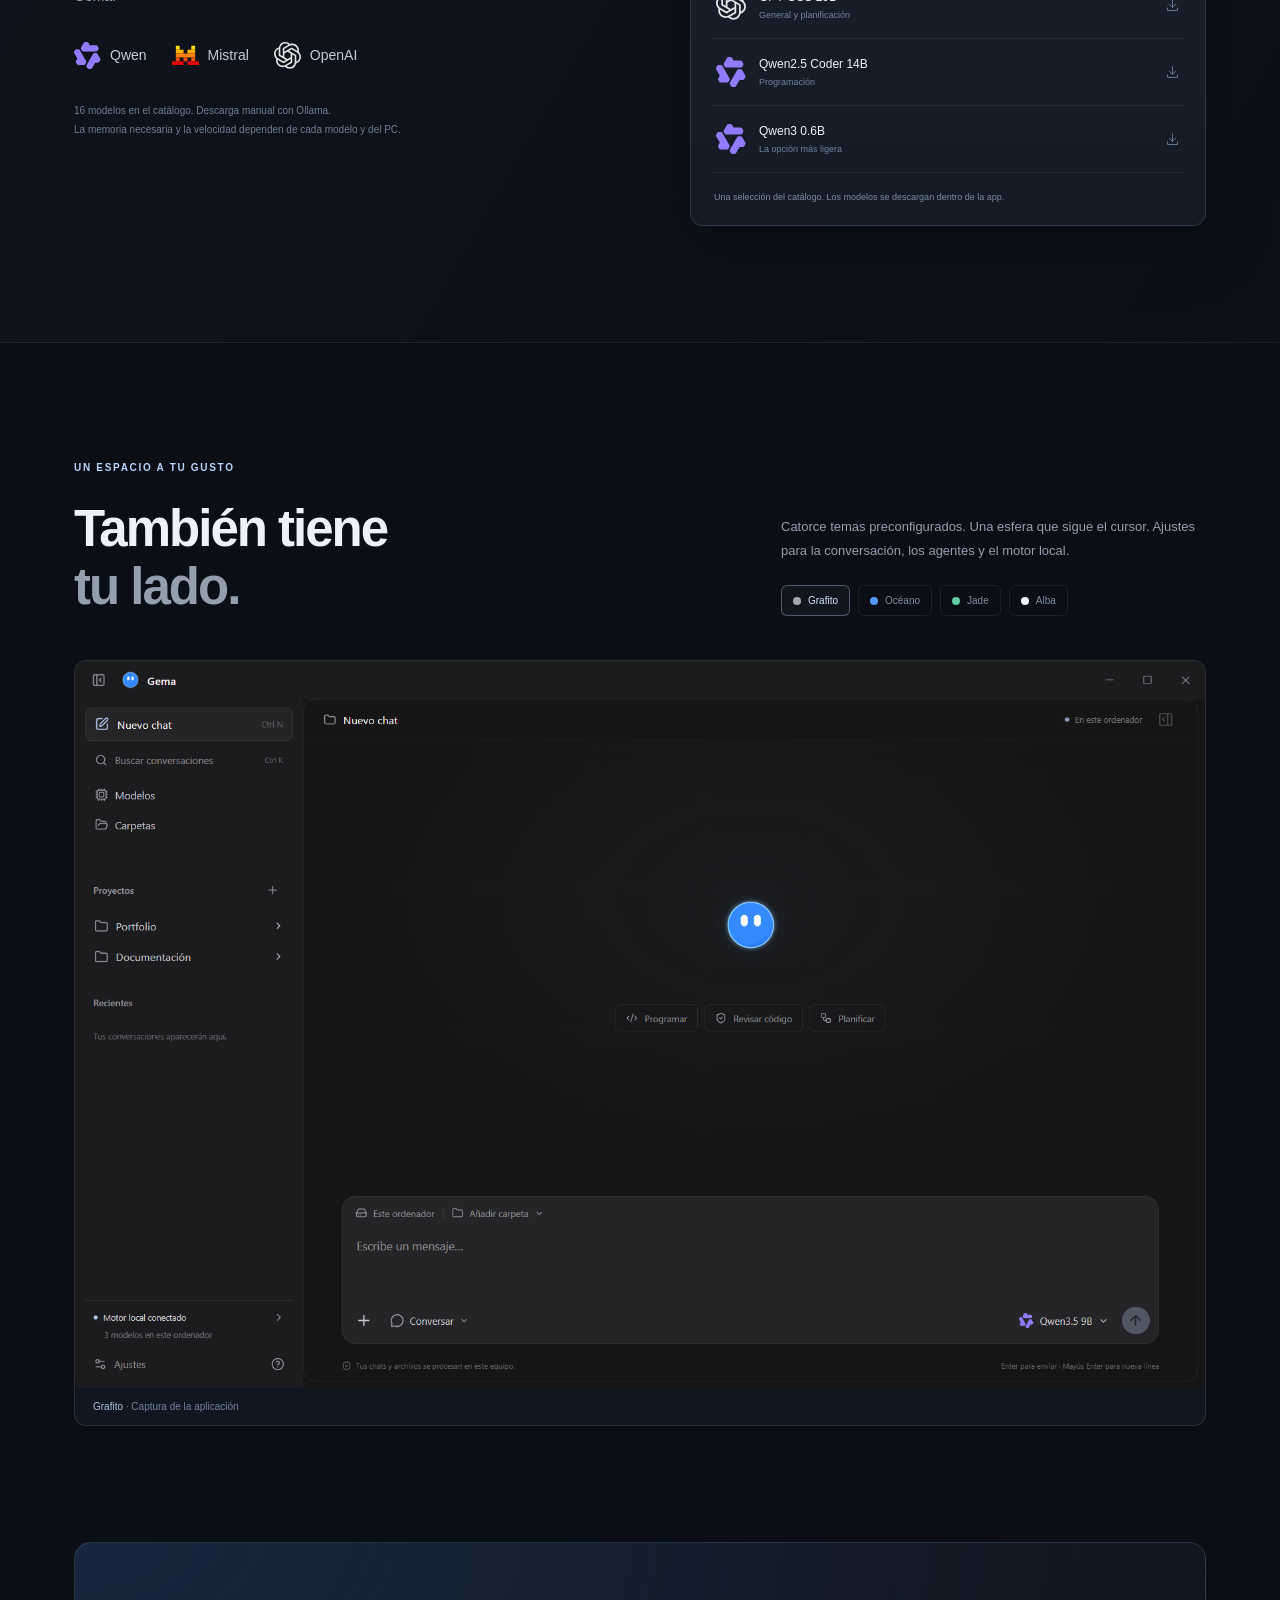
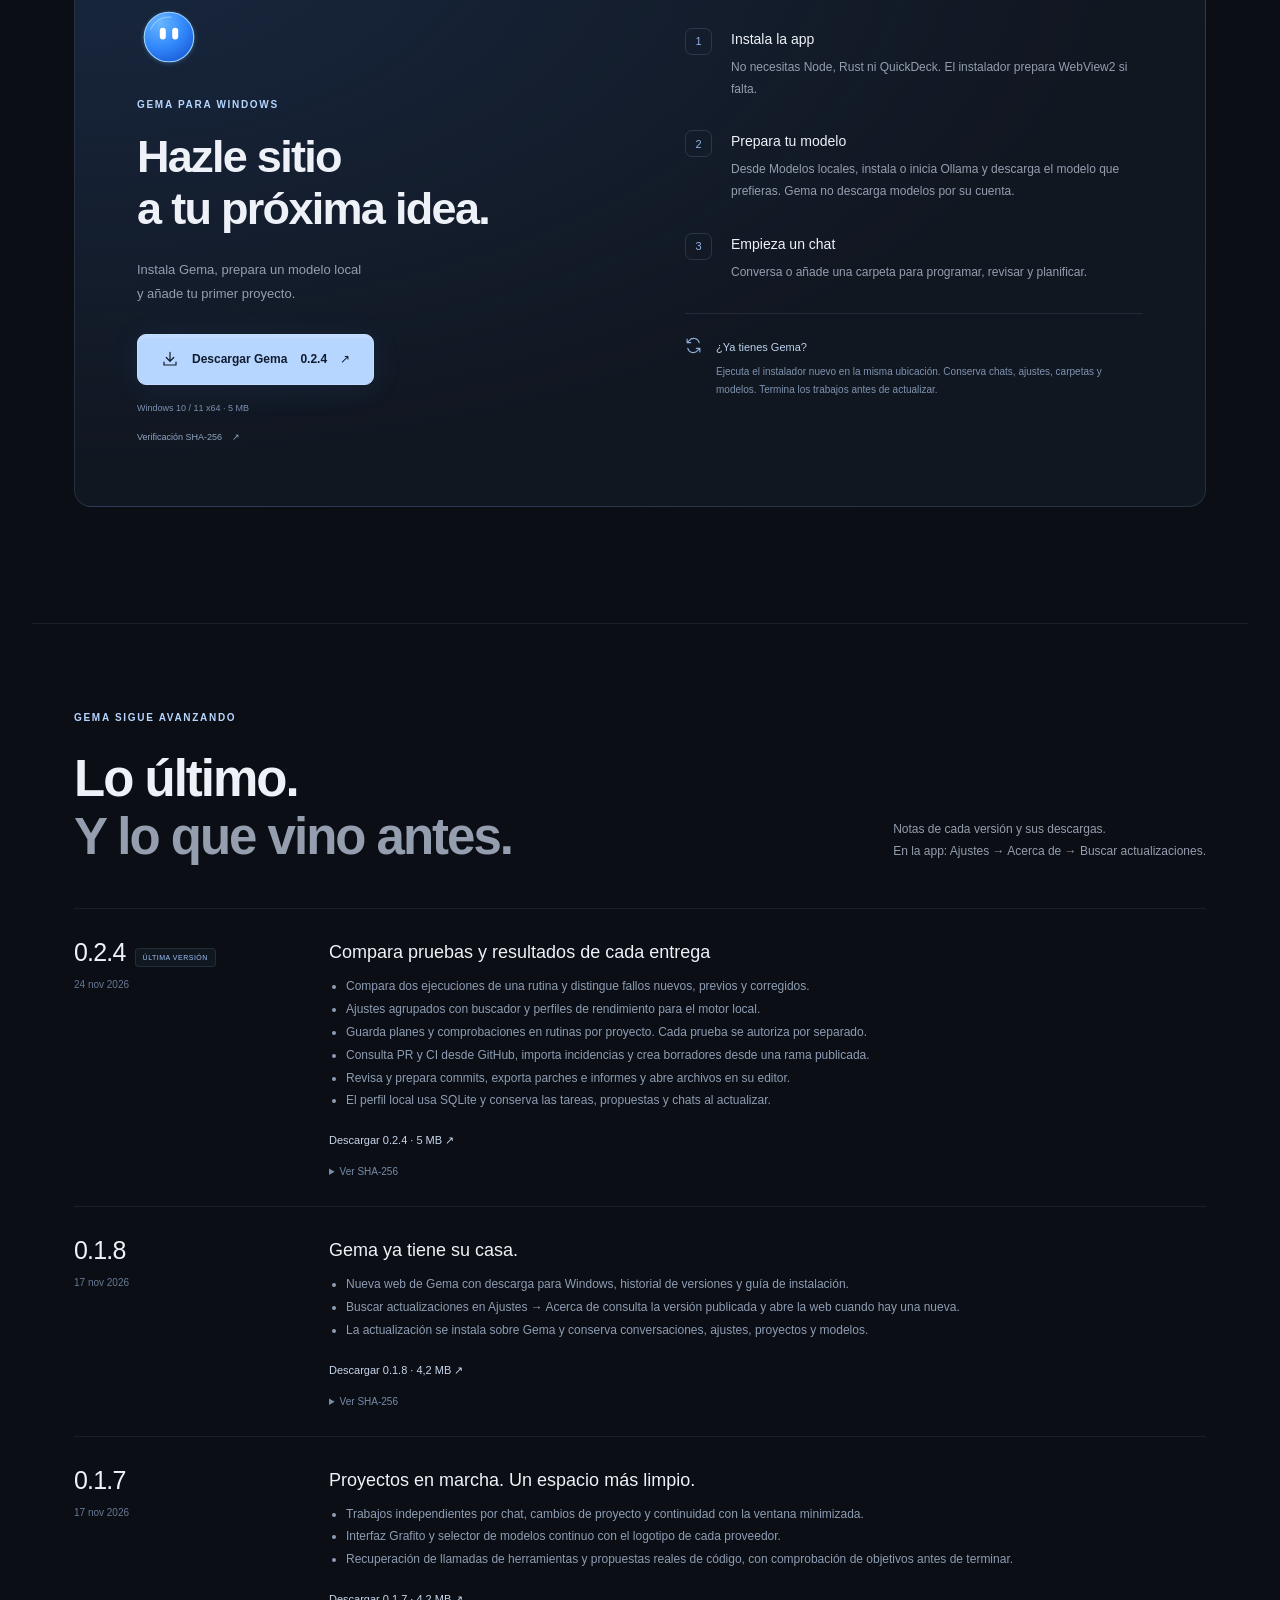
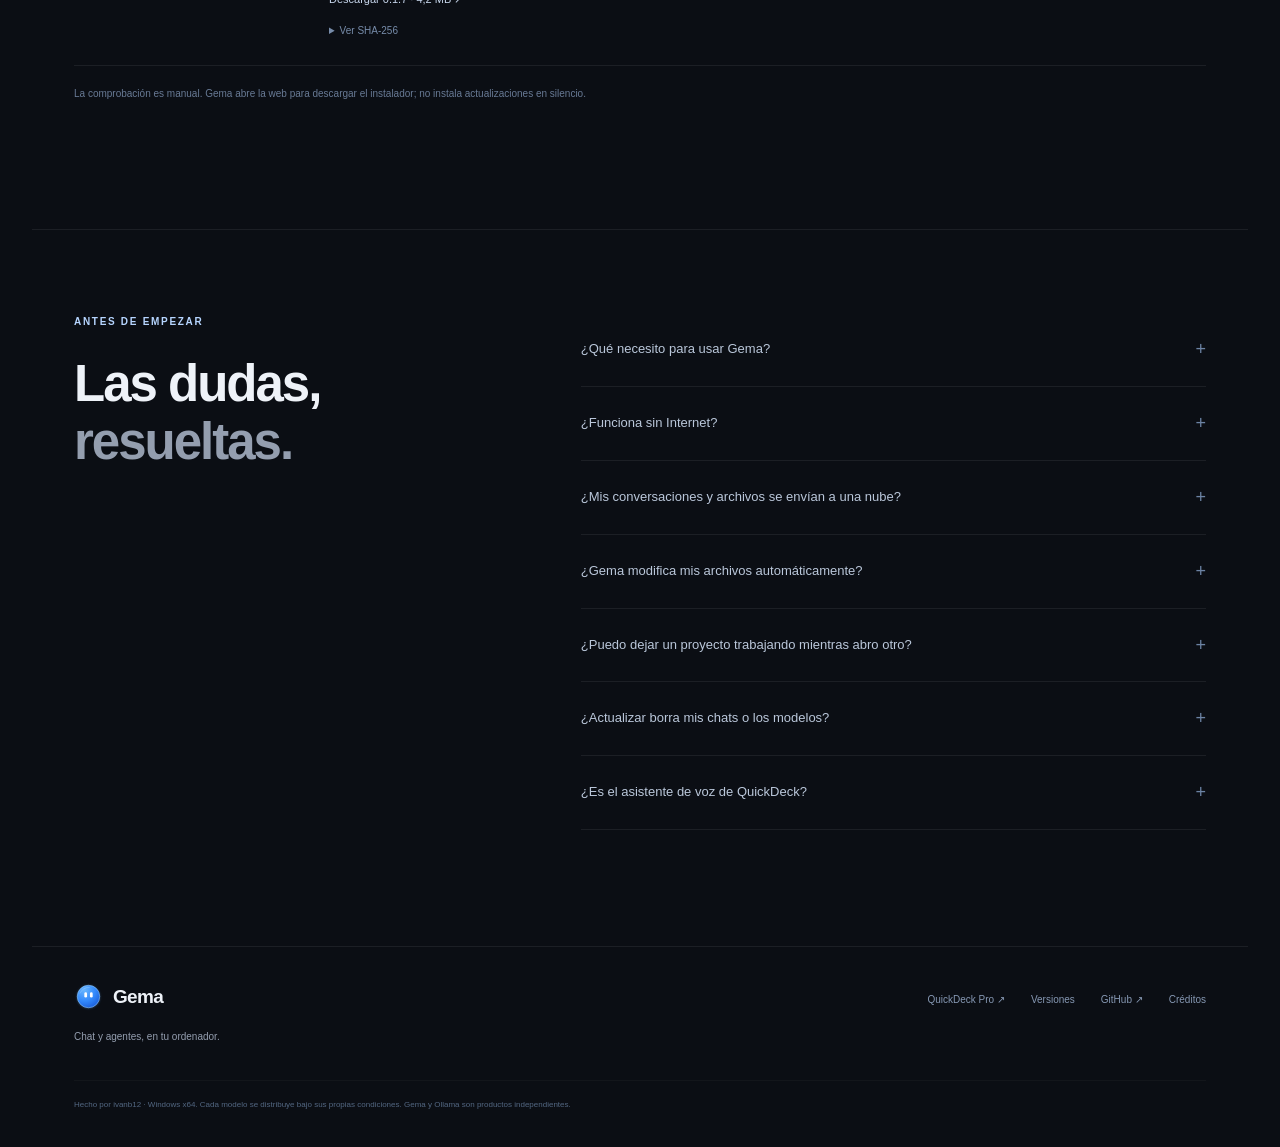
==== commit 7d901053: "Publica Gema 0.2.4 y actualiza la hoja de ruta" ====
--- a/gema/index.html
+++ b/gema/index.html
@@ -26,10 +26,10 @@
 </div></header>
 <main id="contenido">
   <section class="hero shell" aria-labelledby="hero-title">
-    <a class="release-pill" href="#versiones"><span class="status-dot"></span>Gema <span data-version>0.1.8</span><span class="pill-divider"></span>Ya disponible<span aria-hidden="true">↗</span></a>
+    <a class="release-pill" href="#versiones"><span class="status-dot"></span>Gema <span data-version>0.2.4</span><span class="pill-divider"></span>Ya disponible<span aria-hidden="true">↗</span></a>
     <h1 id="hero-title">Tu proyecto. Tu IA.<br><span>Tu ordenador.</span></h1>
     <p class="hero-description">Conversa, programa y revisa tus archivos con modelos locales.<br class="desktop-break"> Un chat para trabajar con tus proyectos, sin enviar el código a una nube.</p>
-    <div class="hero-actions"><a class="button button-primary" data-download href="downloads/Gema_0.1.8_x64-setup.exe" download><svg><use href="#download"/></svg>Descargar para Windows<span aria-hidden="true">↗</span></a><a class="text-link" href="#funciones">Conoce Gema <span aria-hidden="true">↓</span></a></div>
+    <div class="hero-actions"><a class="button button-primary" data-download href="downloads/Gema_0.2.4_x64-setup.exe" download><svg><use href="#download"/></svg>Descargar para Windows<span aria-hidden="true">↗</span></a><a class="text-link" href="#funciones">Conoce Gema <span aria-hidden="true">↓</span></a></div>
     <p class="download-meta">Windows 10 / 11 · x64<span>·</span>Sin cuenta<span>·</span>Modelos a tu elección</p>
     <figure class="product-stage"><div class="stage-heading"><span><i class="status-dot"></i> GEMA DESKTOP</span><span>Todo empieza con un mensaje.</span><span class="stage-local"><svg><use href="#shield"/></svg> Procesamiento local</span></div>
       <button class="screenshot-button" data-zoom="assets/home-graphite.png" aria-label="Ampliar captura de Gema"><img src="assets/home-graphite.png" alt="Gema en el tema Grafito, con proyectos en la barra lateral y un chat central" width="1700" height="1093" fetchpriority="high"></button>
@@ -59,8 +59,8 @@
       </div><p class="browser-footnote">Una selección del catálogo. Los modelos se descargan dentro de la app.</p></div>
     </div></section>
   <section class="appearance-section shell section"><div class="appearance-heading"><div><p class="eyebrow">UN ESPACIO A TU GUSTO</p><h2>También tiene<br><span>tu lado.</span></h2></div><div class="appearance-copy"><p>Catorce temas preconfigurados. Una esfera que sigue el cursor. Ajustes para la conversación, los agentes y el motor local.</p><div class="theme-tabs" role="group" aria-label="Vista previa de temas"><button data-theme="graphite" aria-pressed="true"><i style="--swatch:#a5a8b1"></i>Grafito</button><button data-theme="ocean" aria-pressed="false"><i style="--swatch:#5297ff"></i>Océano</button><button data-theme="jade" aria-pressed="false"><i style="--swatch:#61cba2"></i>Jade</button><button data-theme="light" aria-pressed="false"><i style="--swatch:#f0f2f6"></i>Alba</button></div></div></div><figure class="theme-stage"><button class="screenshot-button" id="theme-zoom" data-zoom="assets/home-graphite.png" aria-label="Ampliar vista previa del tema"><img id="theme-preview" src="assets/home-graphite.png" alt="Gema con el tema Grafito" width="1700" height="1093" loading="lazy"></button><figcaption><span id="theme-caption">Grafito</span> · Captura de la aplicación</figcaption></figure></section>
-  <section class="download-section shell section" id="descargar"><div class="download-panel"><div class="download-copy"><img src="assets/gema.svg" width="64" height="64" alt=""><p class="eyebrow">GEMA PARA WINDOWS</p><h2>Hazle sitio<br>a tu próxima idea.</h2><p>Instala Gema, prepara un modelo local<br>y añade tu primer proyecto.</p><a class="button button-primary" data-download href="downloads/Gema_0.1.8_x64-setup.exe" download><svg><use href="#download"/></svg>Descargar Gema <span data-version>0.1.8</span><span aria-hidden="true">↗</span></a><p class="download-size">Windows 10 / 11 x64 · <span data-size>Instalador ligero</span></p><a class="checksum-link" href="downloads/SHA256SUMS.txt" download>Verificación SHA-256 <span aria-hidden="true">↗</span></a></div><div class="setup-steps"><article><span>1</span><div><h3>Instala la app</h3><p>No necesitas Node, Rust ni QuickDeck. El instalador prepara WebView2 si falta.</p></div></article><article><span>2</span><div><h3>Prepara tu modelo</h3><p>Desde Modelos locales, instala o inicia Ollama y descarga el modelo que prefieras. Gema no descarga modelos por su cuenta.</p></div></article><article><span>3</span><div><h3>Empieza un chat</h3><p>Conversa o añade una carpeta para programar, revisar y planificar.</p></div></article><div class="upgrade-note"><svg><use href="#refresh"/></svg><div><strong>¿Ya tienes Gema?</strong><p>Ejecuta el instalador nuevo en la misma ubicación. Conserva chats, ajustes, carpetas y modelos. Termina los trabajos antes de actualizar.</p></div></div></div></div></section>
-  <section class="releases-section shell section" id="versiones"><div class="release-heading"><div><p class="eyebrow">GEMA SIGUE AVANZANDO</p><h2>Lo último.<br><span>Y lo que vino antes.</span></h2></div><p>Notas de cada versión y sus descargas.<br>En la app: Ajustes → Acerca de → Buscar actualizaciones.</p></div><div id="release-list"><article class="release-card"><div class="release-version"><strong>0.1.8</strong><span class="tag">ÚLTIMA VERSIÓN</span><time datetime="2026-11-17">17 nov 2026</time></div><div><h3>Gema ya tiene su casa.</h3><p>Web de descargas, historial de versiones y comprobación de nuevas versiones desde la aplicación.</p><a class="text-link" data-download href="downloads/Gema_0.1.8_x64-setup.exe" download>Descargar versión <span aria-hidden="true">↗</span></a></div></article></div><p class="release-footnote">La comprobación es manual. Gema abre la web para descargar el instalador; no instala actualizaciones en silencio.</p></section>
+  <section class="download-section shell section" id="descargar"><div class="download-panel"><div class="download-copy"><img src="assets/gema.svg" width="64" height="64" alt=""><p class="eyebrow">GEMA PARA WINDOWS</p><h2>Hazle sitio<br>a tu próxima idea.</h2><p>Instala Gema, prepara un modelo local<br>y añade tu primer proyecto.</p><a class="button button-primary" data-download href="downloads/Gema_0.2.4_x64-setup.exe" download><svg><use href="#download"/></svg>Descargar Gema <span data-version>0.2.4</span><span aria-hidden="true">↗</span></a><p class="download-size">Windows 10 / 11 x64 · <span data-size>Instalador ligero</span></p><a class="checksum-link" href="downloads/SHA256SUMS.txt" download>Verificación SHA-256 <span aria-hidden="true">↗</span></a></div><div class="setup-steps"><article><span>1</span><div><h3>Instala la app</h3><p>No necesitas Node, Rust ni QuickDeck. El instalador prepara WebView2 si falta.</p></div></article><article><span>2</span><div><h3>Prepara tu modelo</h3><p>Desde Modelos locales, instala o inicia Ollama y descarga el modelo que prefieras. Gema no descarga modelos por su cuenta.</p></div></article><article><span>3</span><div><h3>Empieza un chat</h3><p>Conversa o añade una carpeta para programar, revisar y planificar.</p></div></article><div class="upgrade-note"><svg><use href="#refresh"/></svg><div><strong>¿Ya tienes Gema?</strong><p>Ejecuta el instalador nuevo en la misma ubicación. Conserva chats, ajustes, carpetas y modelos. Termina los trabajos antes de actualizar.</p></div></div></div></div></section>
+  <section class="releases-section shell section" id="versiones"><div class="release-heading"><div><p class="eyebrow">GEMA SIGUE AVANZANDO</p><h2>Lo último.<br><span>Y lo que vino antes.</span></h2></div><p>Notas de cada versión y sus descargas.<br>En la app: Ajustes → Acerca de → Buscar actualizaciones.</p></div><div id="release-list"><article class="release-card"><div class="release-version"><strong>0.2.4</strong><span class="tag">ÚLTIMA VERSIÓN</span><time datetime="2026-11-24">24 nov 2026</time></div><div><h3>Compara pruebas y resultados de cada entrega</h3><p>Compara dos ejecuciones de una rutina y distingue fallos nuevos, previos y corregidos.</p><a class="text-link" data-download href="downloads/Gema_0.2.4_x64-setup.exe" download>Descargar versión <span aria-hidden="true">↗</span></a></div></article></div><p class="release-footnote">La comprobación es manual. Gema abre la web para descargar el instalador; no instala actualizaciones en silencio.</p></section>
   <section class="faq-section shell section" id="ayuda"><div><p class="eyebrow">ANTES DE EMPEZAR</p><h2>Las dudas,<br><span>resueltas.</span></h2></div><div class="faq-list">
     <details><summary>¿Qué necesito para usar Gema?<span>+</span></summary><p>Windows 10 u 11 de 64 bits y espacio para el modelo que elijas. No necesitas una GPU NVIDIA: Ollama puede usar CPU o una GPU compatible. Los modelos pequeños son más adecuados para equipos con poca memoria; la biblioteca muestra estimaciones y recomendaciones según tu RAM.</p></details>
     <details><summary>¿Funciona sin Internet?<span>+</span></summary><p>Necesitas conexión para instalar el motor, preparar WebView2 si falta y descargar modelos. Después, el chat y las herramientas locales pueden funcionar sin Internet. Buscar actualizaciones consulta la web de Gema.</p></details>
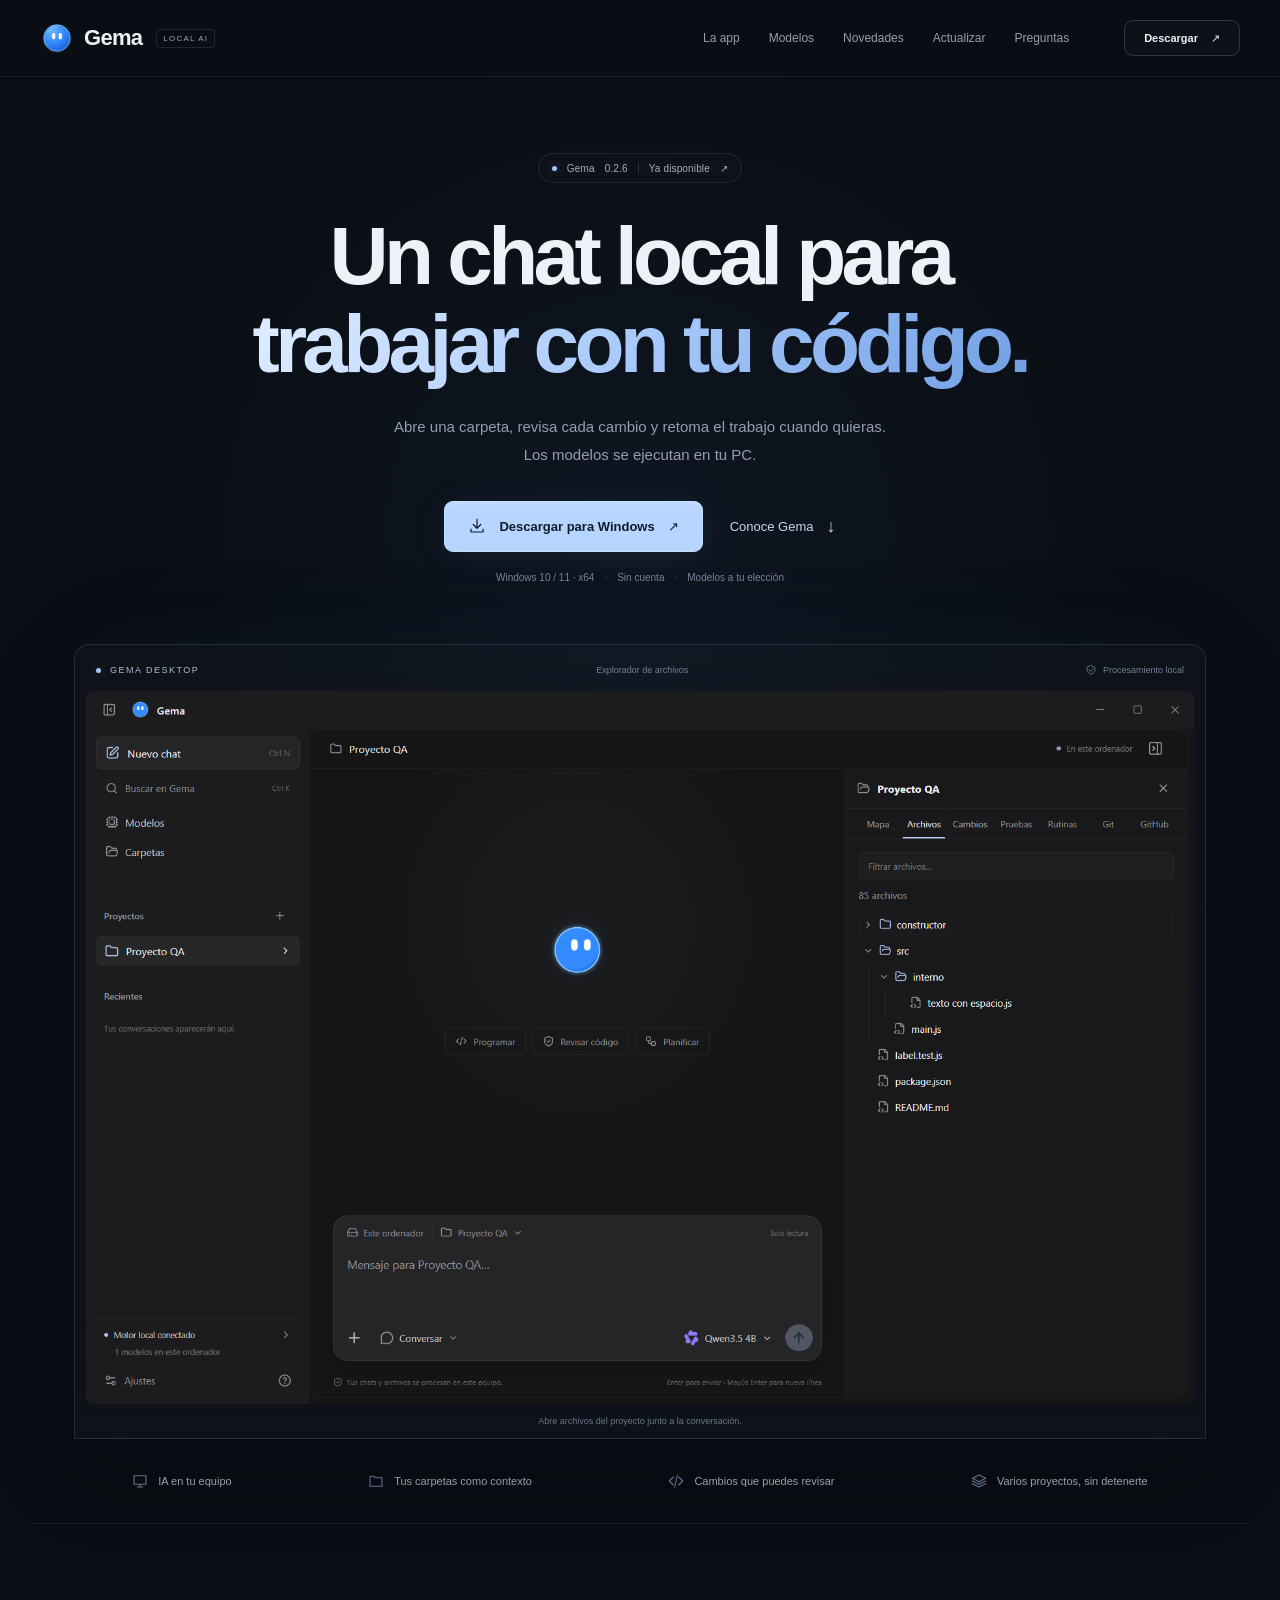
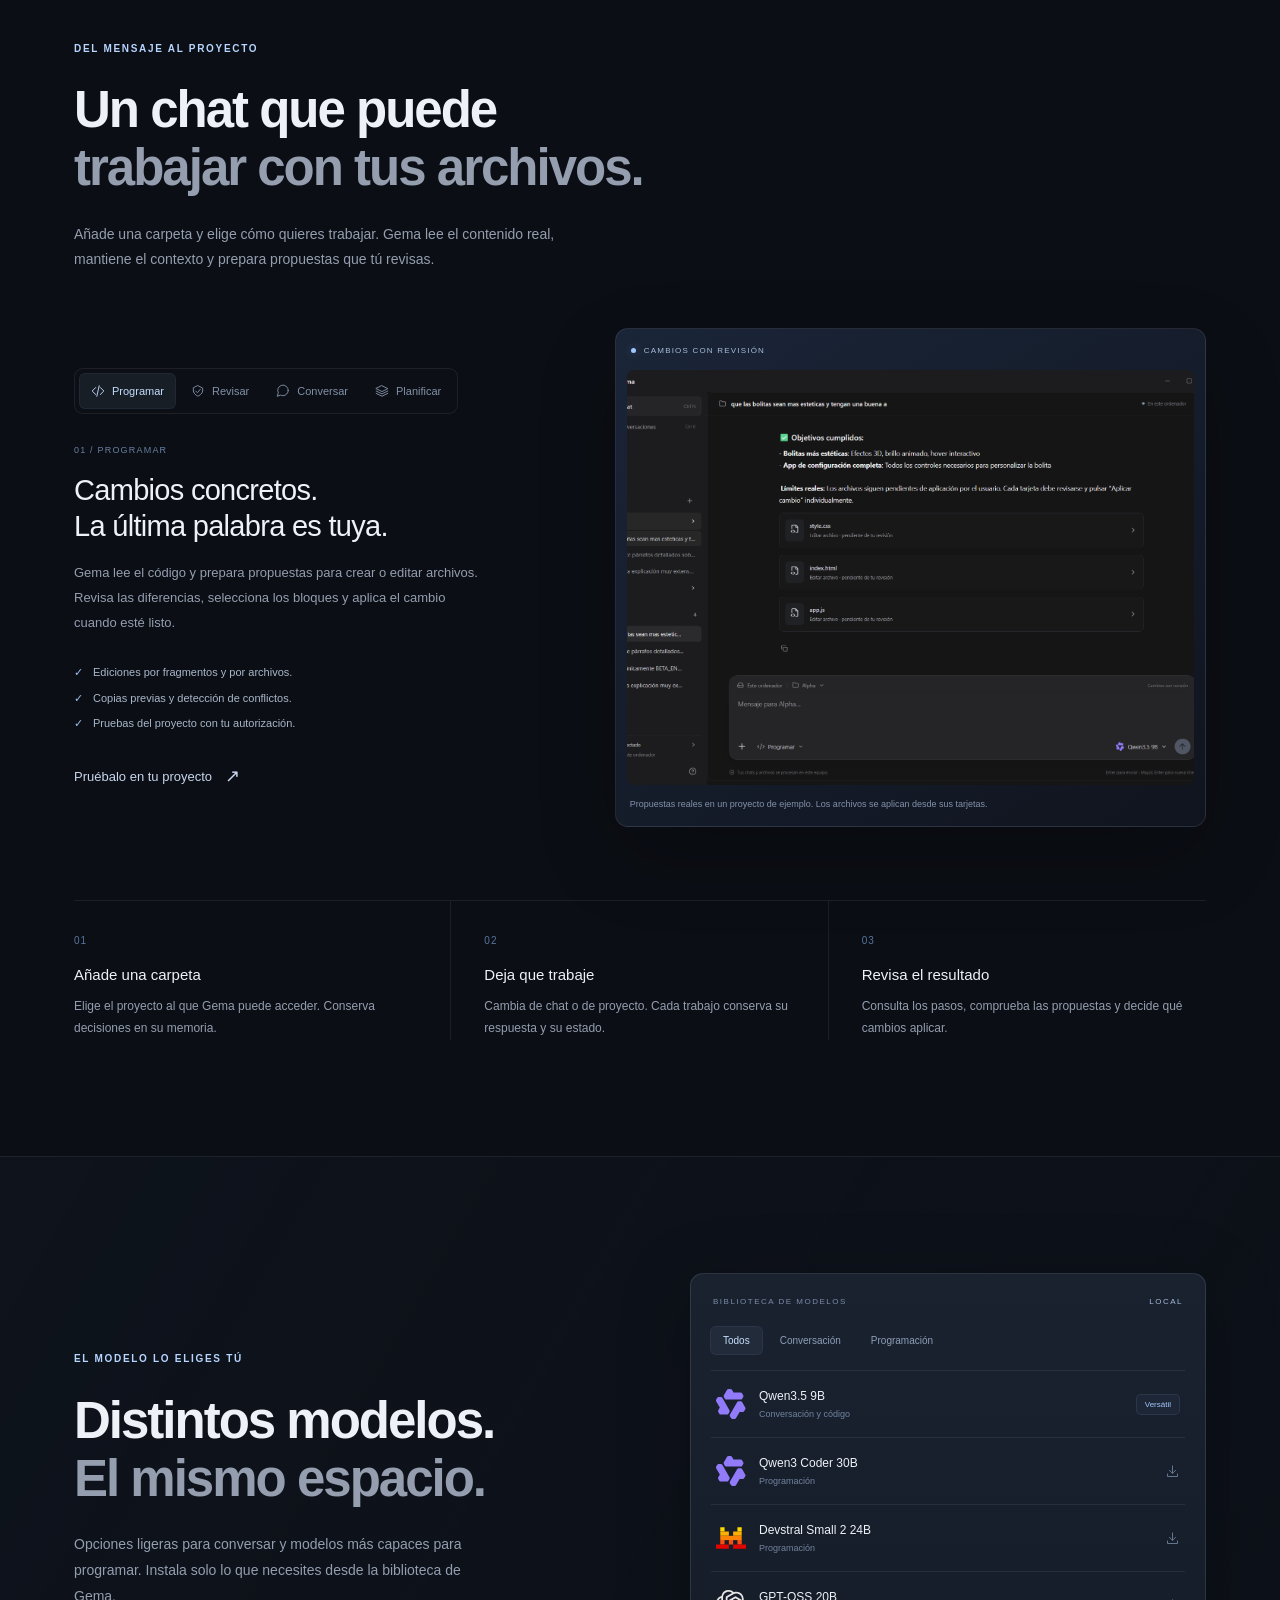
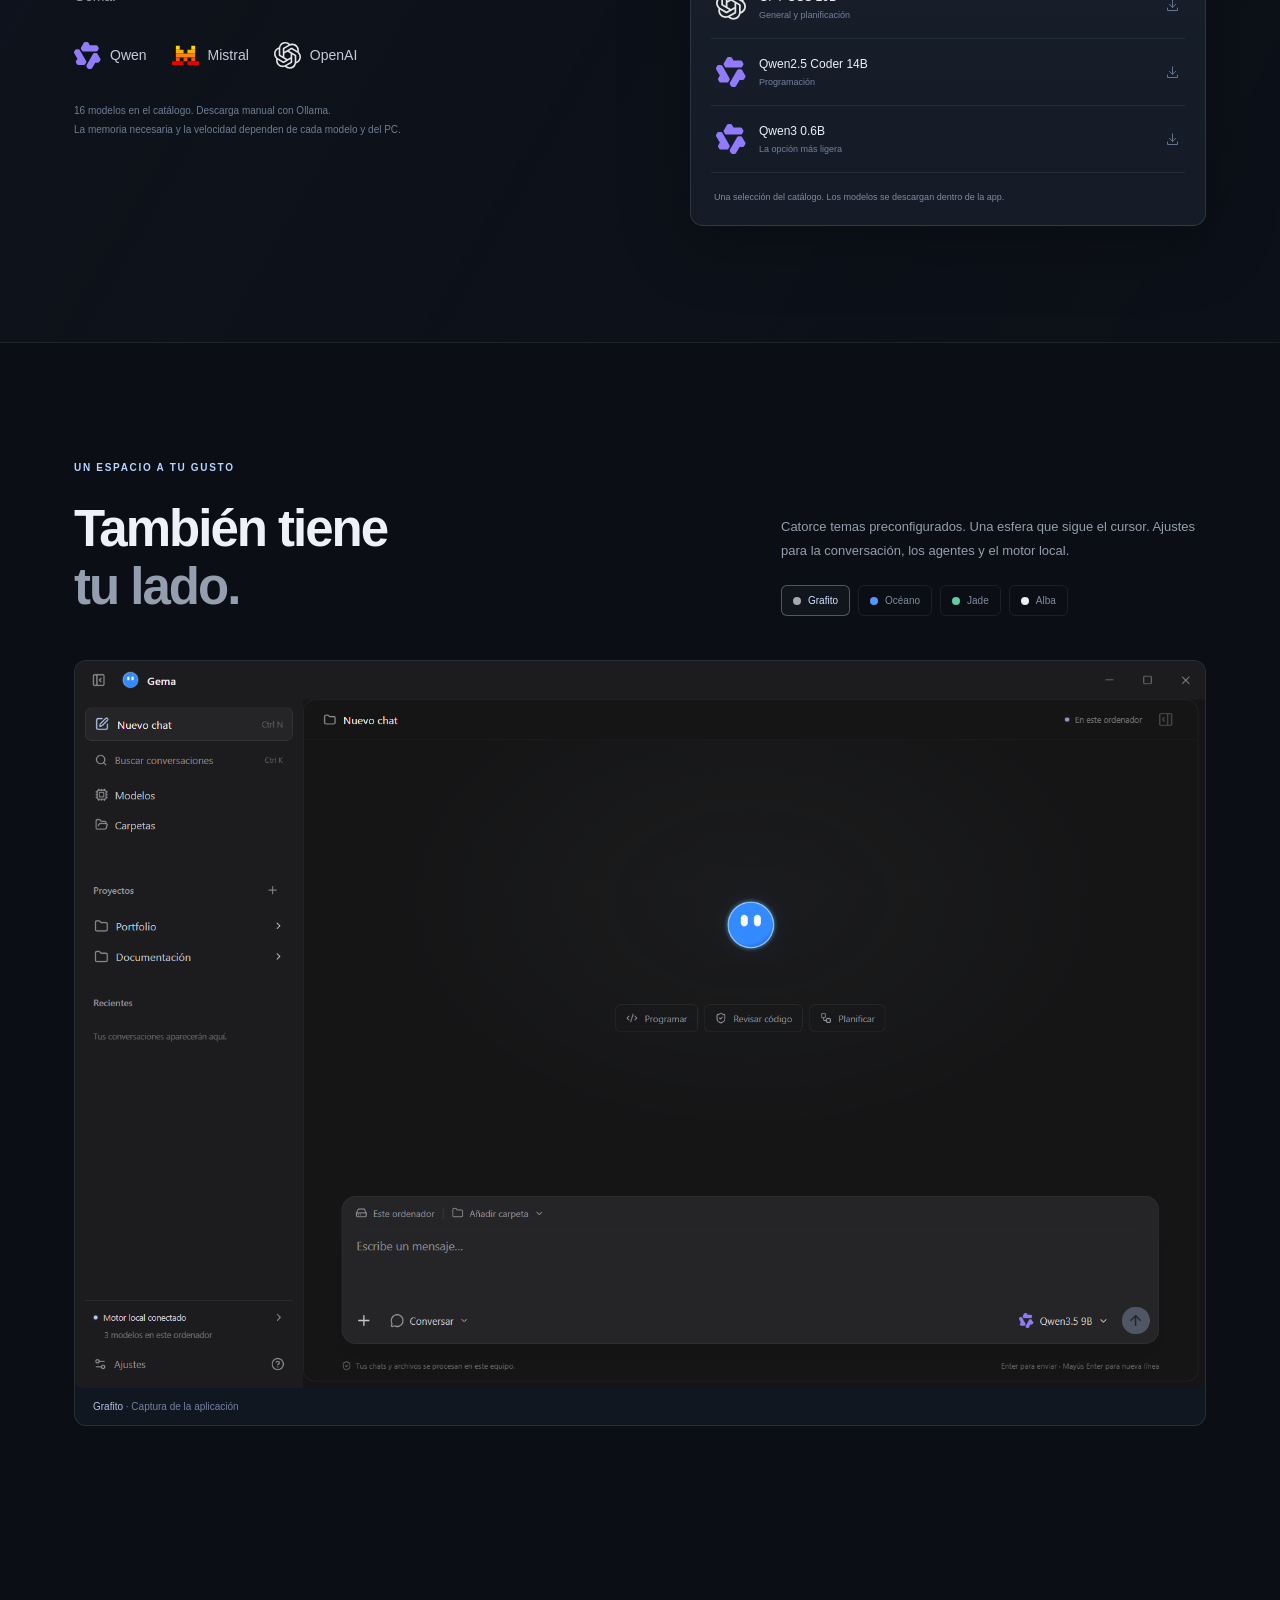
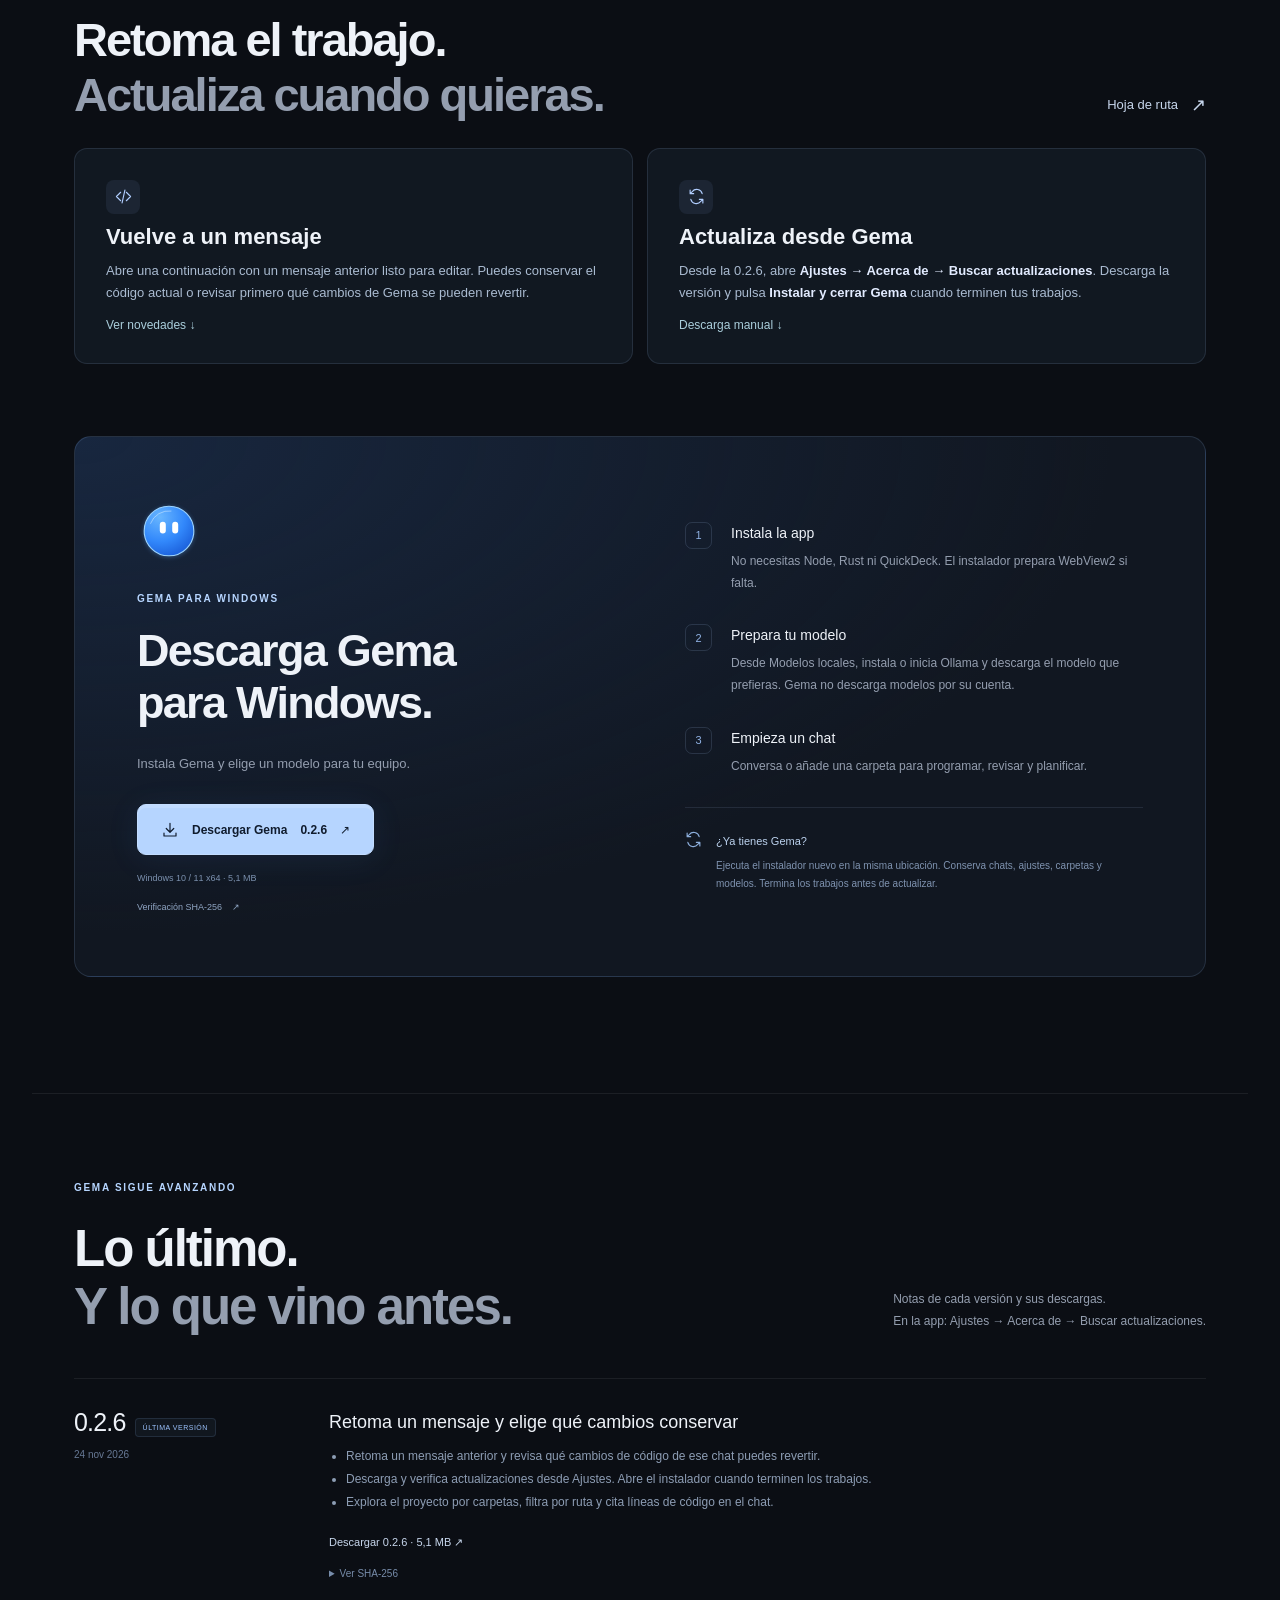
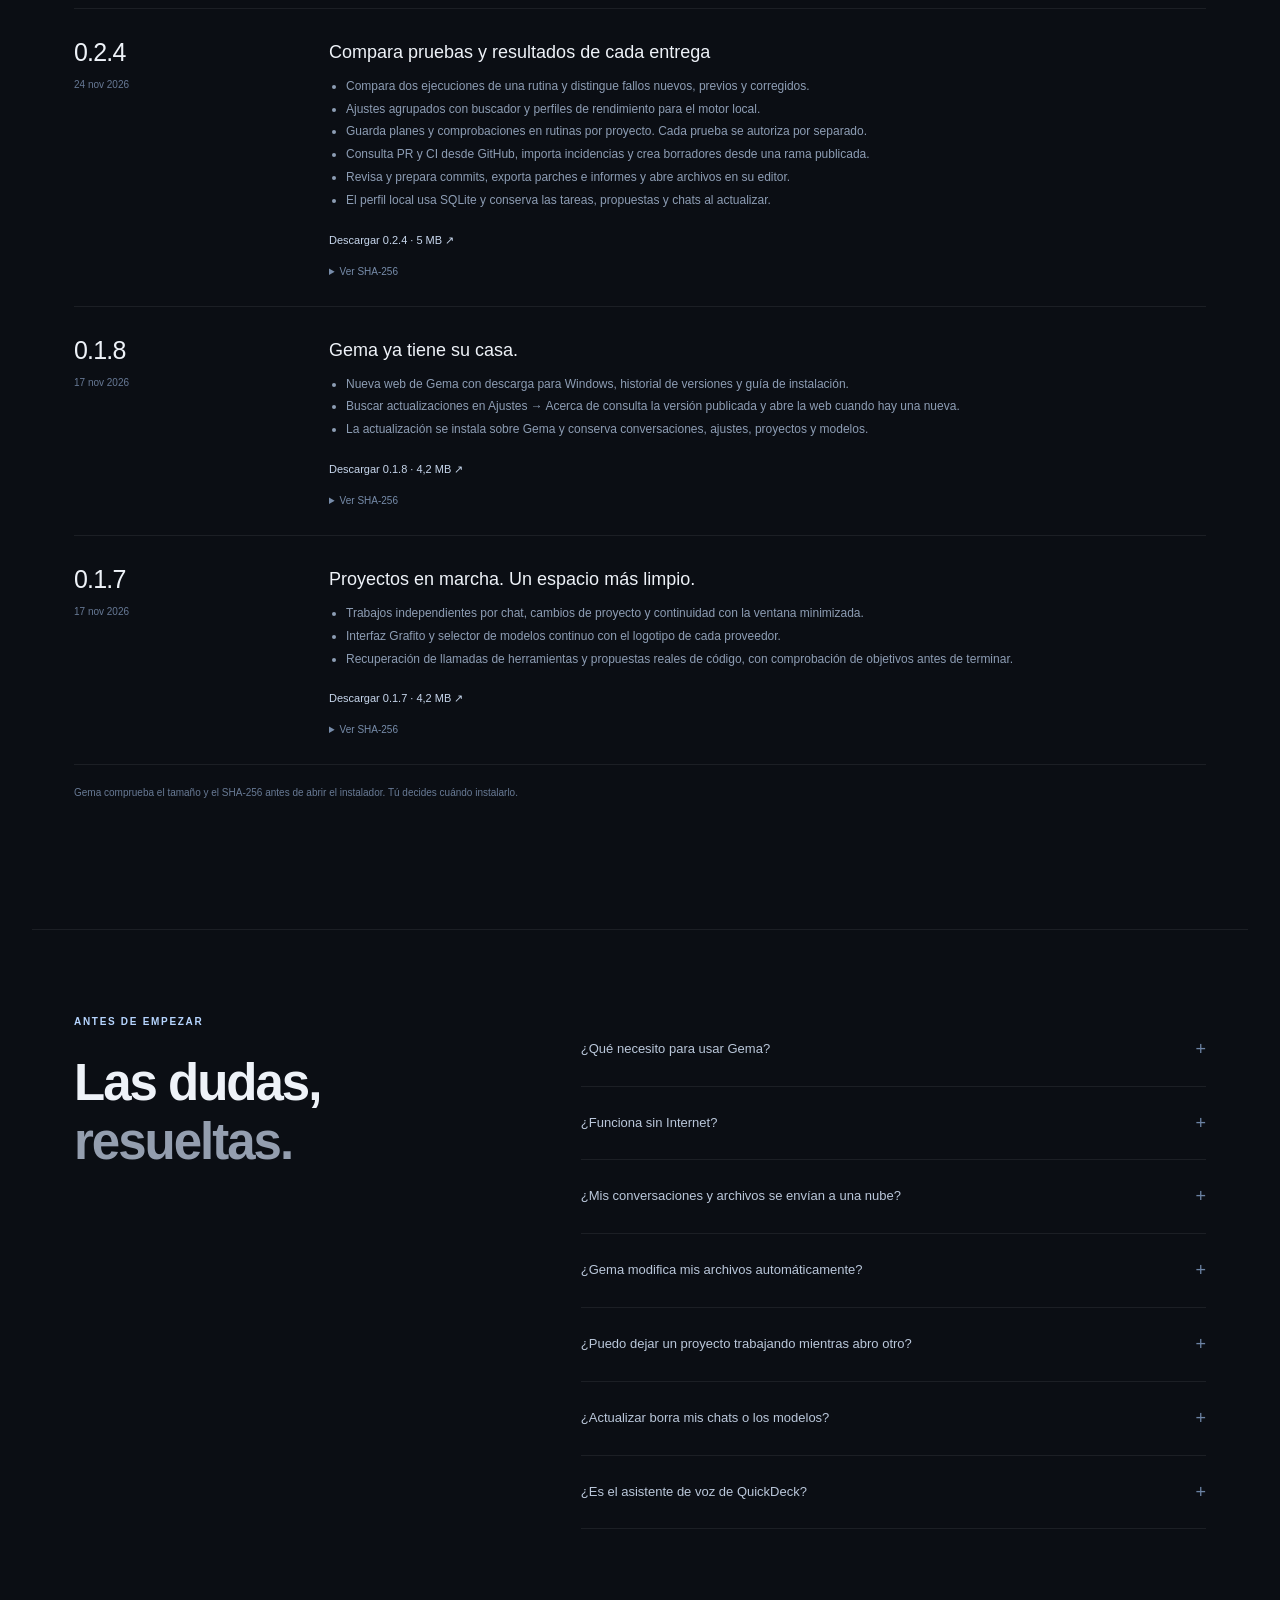
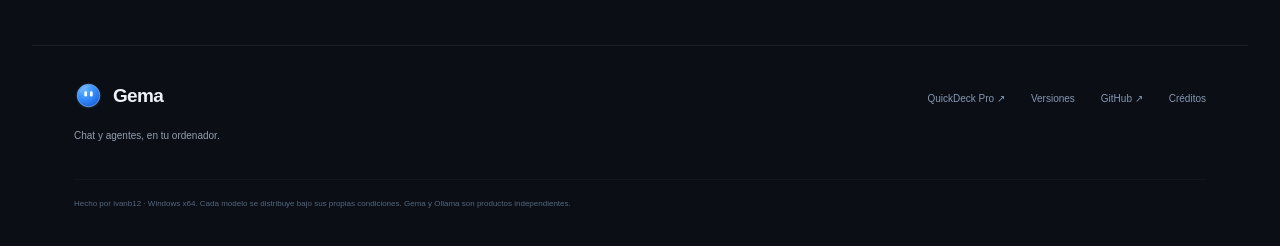
==== commit b8f76b8b: "Publica Gema 0.2.6 y renueva la guía de actualización" ====
--- a/gema/index.html
+++ b/gema/index.html
@@ -14,26 +14,27 @@
   <meta property="og:image" content="https://ivanb12.github.io/gema/assets/home-graphite.png">
   <meta name="twitter:card" content="summary_large_image">
   <link rel="stylesheet" href="style.css">
+  <link rel="stylesheet" href="release-guide.css">
   <script src="release-data.js" defer></script><script src="app.js" defer></script>
 </head>
 <body>
 <a href="#contenido" class="skip-link">Saltar al contenido</a>
 <header class="header"><div class="nav-shell">
   <a class="brand" href="#" aria-label="Gema, inicio"><img src="assets/gema.svg" width="34" height="34" alt=""><span>Gema</span><span class="brand-label">LOCAL AI</span></a>
-  <nav id="navigation" class="navigation" aria-label="Principal"><a href="#funciones">La app</a><a href="#modelos">Modelos</a><a href="#versiones">Novedades</a><a href="#ayuda">Preguntas</a></nav>
+  <nav id="navigation" class="navigation" aria-label="Principal"><a href="#funciones">La app</a><a href="#modelos">Modelos</a><a href="#versiones">Novedades</a><a href="#actualizar">Actualizar</a><a href="#ayuda">Preguntas</a></nav>
   <a class="button nav-cta" href="#descargar">Descargar <span aria-hidden="true">↗</span></a>
   <button class="menu-toggle" aria-label="Abrir menú" aria-controls="navigation" aria-expanded="false"><span></span><span></span></button>
 </div></header>
 <main id="contenido">
   <section class="hero shell" aria-labelledby="hero-title">
-    <a class="release-pill" href="#versiones"><span class="status-dot"></span>Gema <span data-version>0.2.4</span><span class="pill-divider"></span>Ya disponible<span aria-hidden="true">↗</span></a>
-    <h1 id="hero-title">Tu proyecto. Tu IA.<br><span>Tu ordenador.</span></h1>
-    <p class="hero-description">Conversa, programa y revisa tus archivos con modelos locales.<br class="desktop-break"> Un chat para trabajar con tus proyectos, sin enviar el código a una nube.</p>
-    <div class="hero-actions"><a class="button button-primary" data-download href="downloads/Gema_0.2.4_x64-setup.exe" download><svg><use href="#download"/></svg>Descargar para Windows<span aria-hidden="true">↗</span></a><a class="text-link" href="#funciones">Conoce Gema <span aria-hidden="true">↓</span></a></div>
+    <a class="release-pill" href="#versiones"><span class="status-dot"></span>Gema <span data-version>0.2.6</span><span class="pill-divider"></span>Ya disponible<span aria-hidden="true">↗</span></a>
+    <h1 id="hero-title">Un chat local para<br><span>trabajar con tu código.</span></h1>
+    <p class="hero-description">Abre una carpeta, revisa cada cambio y retoma el trabajo cuando quieras.<br class="desktop-break"> Los modelos se ejecutan en tu PC.</p>
+    <div class="hero-actions"><a class="button button-primary" data-download href="downloads/Gema_0.2.6_x64-setup.exe" download><svg><use href="#download"/></svg>Descargar para Windows<span aria-hidden="true">↗</span></a><a class="text-link" href="#funciones">Conoce Gema <span aria-hidden="true">↓</span></a></div>
     <p class="download-meta">Windows 10 / 11 · x64<span>·</span>Sin cuenta<span>·</span>Modelos a tu elección</p>
-    <figure class="product-stage"><div class="stage-heading"><span><i class="status-dot"></i> GEMA DESKTOP</span><span>Todo empieza con un mensaje.</span><span class="stage-local"><svg><use href="#shield"/></svg> Procesamiento local</span></div>
-      <button class="screenshot-button" data-zoom="assets/home-graphite.png" aria-label="Ampliar captura de Gema"><img src="assets/home-graphite.png" alt="Gema en el tema Grafito, con proyectos en la barra lateral y un chat central" width="1700" height="1093" fetchpriority="high"></button>
-      <figcaption>La aplicación real. Tus modelos, tus conversaciones y tus carpetas.</figcaption>
+    <figure class="product-stage"><div class="stage-heading"><span><i class="status-dot"></i> GEMA DESKTOP</span><span>Explorador de archivos</span><span class="stage-local"><svg><use href="#shield"/></svg> Procesamiento local</span></div>
+      <button class="screenshot-button" data-zoom="assets/explorador.png" aria-label="Ampliar captura de Gema"><img src="assets/explorador.png" alt="Gema con el chat y el árbol de archivos del proyecto lado a lado" width="1700" height="1093" fetchpriority="high"></button>
+      <figcaption>Abre archivos del proyecto junto a la conversación.</figcaption>
     </figure>
   </section>
   <div class="facts shell"><span><svg><use href="#computer"/></svg> IA en tu equipo</span><span><svg><use href="#folder"/></svg> Tus carpetas como contexto</span><span><svg><use href="#code"/></svg> Cambios que puedes revisar</span><span><svg><use href="#layers"/></svg> Varios proyectos, sin detenerte</span></div>
@@ -59,15 +60,32 @@
       </div><p class="browser-footnote">Una selección del catálogo. Los modelos se descargan dentro de la app.</p></div>
     </div></section>
   <section class="appearance-section shell section"><div class="appearance-heading"><div><p class="eyebrow">UN ESPACIO A TU GUSTO</p><h2>También tiene<br><span>tu lado.</span></h2></div><div class="appearance-copy"><p>Catorce temas preconfigurados. Una esfera que sigue el cursor. Ajustes para la conversación, los agentes y el motor local.</p><div class="theme-tabs" role="group" aria-label="Vista previa de temas"><button data-theme="graphite" aria-pressed="true"><i style="--swatch:#a5a8b1"></i>Grafito</button><button data-theme="ocean" aria-pressed="false"><i style="--swatch:#5297ff"></i>Océano</button><button data-theme="jade" aria-pressed="false"><i style="--swatch:#61cba2"></i>Jade</button><button data-theme="light" aria-pressed="false"><i style="--swatch:#f0f2f6"></i>Alba</button></div></div></div><figure class="theme-stage"><button class="screenshot-button" id="theme-zoom" data-zoom="assets/home-graphite.png" aria-label="Ampliar vista previa del tema"><img id="theme-preview" src="assets/home-graphite.png" alt="Gema con el tema Grafito" width="1700" height="1093" loading="lazy"></button><figcaption><span id="theme-caption">Grafito</span> · Captura de la aplicación</figcaption></figure></section>
-  <section class="download-section shell section" id="descargar"><div class="download-panel"><div class="download-copy"><img src="assets/gema.svg" width="64" height="64" alt=""><p class="eyebrow">GEMA PARA WINDOWS</p><h2>Hazle sitio<br>a tu próxima idea.</h2><p>Instala Gema, prepara un modelo local<br>y añade tu primer proyecto.</p><a class="button button-primary" data-download href="downloads/Gema_0.2.4_x64-setup.exe" download><svg><use href="#download"/></svg>Descargar Gema <span data-version>0.2.4</span><span aria-hidden="true">↗</span></a><p class="download-size">Windows 10 / 11 x64 · <span data-size>Instalador ligero</span></p><a class="checksum-link" href="downloads/SHA256SUMS.txt" download>Verificación SHA-256 <span aria-hidden="true">↗</span></a></div><div class="setup-steps"><article><span>1</span><div><h3>Instala la app</h3><p>No necesitas Node, Rust ni QuickDeck. El instalador prepara WebView2 si falta.</p></div></article><article><span>2</span><div><h3>Prepara tu modelo</h3><p>Desde Modelos locales, instala o inicia Ollama y descarga el modelo que prefieras. Gema no descarga modelos por su cuenta.</p></div></article><article><span>3</span><div><h3>Empieza un chat</h3><p>Conversa o añade una carpeta para programar, revisar y planificar.</p></div></article><div class="upgrade-note"><svg><use href="#refresh"/></svg><div><strong>¿Ya tienes Gema?</strong><p>Ejecuta el instalador nuevo en la misma ubicación. Conserva chats, ajustes, carpetas y modelos. Termina los trabajos antes de actualizar.</p></div></div></div></div></section>
-  <section class="releases-section shell section" id="versiones"><div class="release-heading"><div><p class="eyebrow">GEMA SIGUE AVANZANDO</p><h2>Lo último.<br><span>Y lo que vino antes.</span></h2></div><p>Notas de cada versión y sus descargas.<br>En la app: Ajustes → Acerca de → Buscar actualizaciones.</p></div><div id="release-list"><article class="release-card"><div class="release-version"><strong>0.2.4</strong><span class="tag">ÚLTIMA VERSIÓN</span><time datetime="2026-11-24">24 nov 2026</time></div><div><h3>Compara pruebas y resultados de cada entrega</h3><p>Compara dos ejecuciones de una rutina y distingue fallos nuevos, previos y corregidos.</p><a class="text-link" data-download href="downloads/Gema_0.2.4_x64-setup.exe" download>Descargar versión <span aria-hidden="true">↗</span></a></div></article></div><p class="release-footnote">La comprobación es manual. Gema abre la web para descargar el instalador; no instala actualizaciones en silencio.</p></section>
+  <section class="release-guide shell" id="actualizar" aria-labelledby="guide-title">
+    <header class="guide-heading"><h2 id="guide-title">Retoma el trabajo. <span>Actualiza cuando quieras.</span></h2><a href="https://github.com/ivanb12/ivanb12.github.io/blob/main/gema/ROADMAP.md" class="text-link">Hoja de ruta <span aria-hidden="true">↗</span></a></header>
+    <div class="guide-cards">
+      <article>
+        <div class="guide-icon"><svg aria-hidden="true"><use href="#code"/></svg></div>
+        <h3>Vuelve a un mensaje</h3>
+        <p>Abre una continuación con un mensaje anterior listo para editar. Puedes conservar el código actual o revisar primero qué cambios de Gema se pueden revertir.</p>
+        <a href="#versiones">Ver novedades <span aria-hidden="true">↓</span></a>
+      </article>
+      <article>
+        <div class="guide-icon"><svg aria-hidden="true"><use href="#refresh"/></svg></div>
+        <h3>Actualiza desde Gema</h3>
+        <p>Desde la 0.2.6, abre <strong>Ajustes → Acerca de → Buscar actualizaciones</strong>. Descarga la versión y pulsa <strong>Instalar y cerrar Gema</strong> cuando terminen tus trabajos.</p>
+        <a href="#descargar">Descarga manual <span aria-hidden="true">↓</span></a>
+      </article>
+    </div>
+  </section>
+  <section class="download-section shell section" id="descargar"><div class="download-panel"><div class="download-copy"><img src="assets/gema.svg" width="64" height="64" alt=""><p class="eyebrow">GEMA PARA WINDOWS</p><h2>Descarga Gema<br>para Windows.</h2><p>Instala Gema y elige un modelo para tu equipo.</p><a class="button button-primary" data-download href="downloads/Gema_0.2.6_x64-setup.exe" download><svg><use href="#download"/></svg>Descargar Gema <span data-version>0.2.6</span><span aria-hidden="true">↗</span></a><p class="download-size">Windows 10 / 11 x64 · <span data-size>Instalador ligero</span></p><a class="checksum-link" href="downloads/SHA256SUMS.txt" download>Verificación SHA-256 <span aria-hidden="true">↗</span></a></div><div class="setup-steps"><article><span>1</span><div><h3>Instala la app</h3><p>No necesitas Node, Rust ni QuickDeck. El instalador prepara WebView2 si falta.</p></div></article><article><span>2</span><div><h3>Prepara tu modelo</h3><p>Desde Modelos locales, instala o inicia Ollama y descarga el modelo que prefieras. Gema no descarga modelos por su cuenta.</p></div></article><article><span>3</span><div><h3>Empieza un chat</h3><p>Conversa o añade una carpeta para programar, revisar y planificar.</p></div></article><div class="upgrade-note"><svg><use href="#refresh"/></svg><div><strong>¿Ya tienes Gema?</strong><p>Ejecuta el instalador nuevo en la misma ubicación. Conserva chats, ajustes, carpetas y modelos. Termina los trabajos antes de actualizar.</p></div></div></div></div></section>
+  <section class="releases-section shell section" id="versiones"><div class="release-heading"><div><p class="eyebrow">GEMA SIGUE AVANZANDO</p><h2>Lo último.<br><span>Y lo que vino antes.</span></h2></div><p>Notas de cada versión y sus descargas.<br>En la app: Ajustes → Acerca de → Buscar actualizaciones.</p></div><div id="release-list"><article class="release-card"><div class="release-version"><strong>0.2.6</strong><span class="tag">ÚLTIMA VERSIÓN</span><time datetime="2026-11-24">24 nov 2026</time></div><div><h3>Retoma un mensaje y elige qué cambios conservar</h3><p>Retoma un mensaje anterior y revisa qué cambios de código de ese chat puedes revertir.</p><a class="text-link" data-download href="downloads/Gema_0.2.6_x64-setup.exe" download>Descargar versión <span aria-hidden="true">↗</span></a></div></article></div><p class="release-footnote">Gema comprueba el tamaño y el SHA-256 antes de abrir el instalador. Tú decides cuándo instalarlo.</p></section>
   <section class="faq-section shell section" id="ayuda"><div><p class="eyebrow">ANTES DE EMPEZAR</p><h2>Las dudas,<br><span>resueltas.</span></h2></div><div class="faq-list">
     <details><summary>¿Qué necesito para usar Gema?<span>+</span></summary><p>Windows 10 u 11 de 64 bits y espacio para el modelo que elijas. No necesitas una GPU NVIDIA: Ollama puede usar CPU o una GPU compatible. Los modelos pequeños son más adecuados para equipos con poca memoria; la biblioteca muestra estimaciones y recomendaciones según tu RAM.</p></details>
     <details><summary>¿Funciona sin Internet?<span>+</span></summary><p>Necesitas conexión para instalar el motor, preparar WebView2 si falta y descargar modelos. Después, el chat y las herramientas locales pueden funcionar sin Internet. Buscar actualizaciones consulta la web de Gema.</p></details>
     <details><summary>¿Mis conversaciones y archivos se envían a una nube?<span>+</span></summary><p>Gema envía los mensajes y el contexto de archivos al motor local de Ollama, en tu propio PC. La comprobación de versiones no incluye chats ni archivos. Una prueba del proyecto autorizada por ti ejecuta código con tus permisos y puede acceder a Internet.</p></details>
     <details><summary>¿Gema modifica mis archivos automáticamente?<span>+</span></summary><p>No. Programar prepara propuestas: abre sus tarjetas, revisa las diferencias y elige qué aplicar. Revisar y Planificar trabajan en modo lectura. Cada ejecución de pruebas requiere autorización.</p></details>
     <details><summary>¿Puedo dejar un proyecto trabajando mientras abro otro?<span>+</span></summary><p>Sí. Cada chat mantiene su propio trabajo y puedes navegar entre proyectos o minimizar Gema. El motor organiza las generaciones en una cola para limitar la memoria. Salir por completo detiene los trabajos; no continúan con el PC apagado.</p></details>
-    <details><summary>¿Actualizar borra mis chats o los modelos?<span>+</span></summary><p>No tienes que desinstalar la versión anterior. Ejecuta el nuevo instalador en la misma ubicación: conserva el perfil y guarda una copia previa de sus datos. Ollama y sus modelos se mantienen. Termina tus trabajos antes de actualizar.</p></details>
+    <details><summary>¿Actualizar borra mis chats o los modelos?<span>+</span></summary><p>El instalador actualiza la app en su ubicación actual. Conserva los chats, proyectos, ajustes y modelos, y guarda una copia del perfil. Las versiones anteriores a la 0.2.6 se actualizan ejecutando el instalador de esta página.</p></details>
     <details><summary>¿Es el asistente de voz de QuickDeck?<span>+</span></summary><p>Esta Gema es una aplicación de chat y agentes independiente. Tiene su propio perfil y no cambia el asistente de voz ni los datos de QuickDeck.</p></details>
   </div></section>
 </main>
--- a/gema/release-guide.css
+++ b/gema/release-guide.css
@@ -0,0 +1,53 @@
+.release-guide {
+  margin-block: 48px 72px;
+  padding-block: 22px 0;
+  scroll-margin-top: 92px;
+}
+.guide-heading {
+  display: flex;
+  align-items: end;
+  justify-content: space-between;
+  gap: 15px;
+  margin-bottom: 25px;
+}
+.guide-heading h2 {
+  font-size: clamp(29px, 4.4vw, 47px);
+  line-height: 1.18;
+  margin: 0;
+}
+.guide-heading h2 span { display: block; }
+.guide-heading .text-link { flex-shrink: 0; padding: 7px 0; }
+.guide-cards {
+  display: grid;
+  grid-template-columns: repeat(2, minmax(0, 1fr));
+  gap: 14px;
+}
+.guide-cards article {
+  display: grid;
+  grid-template-rows: auto auto 1fr auto;
+  gap: 10px;
+  padding: clamp(18px, 3.2vw, 31px);
+  background: #111821;
+  border: 1px solid #b2cdff20;
+  border-radius: 13px;
+}
+.guide-cards h3 { margin: 0; font-size: clamp(17px, 2.3vw, 22px); font-weight: 550; }
+.guide-cards p { margin: 0; font-size: 13px; line-height: 1.7; color: #aabbd1; }
+.guide-cards p strong { font-weight: 550; color: #e2ebff; }
+.guide-cards a { color: #aacedc; justify-self: start; font-size: 12px; margin-top: 4px; }
+.guide-cards a:hover { text-decoration: underline; }
+.guide-icon {
+  display: grid;
+  place-items: center;
+  width: 34px;
+  height: 34px;
+  border-radius: 8px;
+  color: #b1ceff;
+  background: #91b9ff15;
+}
+.guide-icon svg { width: 17px; height: 17px; fill: none; stroke: currentColor; stroke-width: 1.6; }
+@media (max-width: 720px) {
+  .release-guide { margin-block: 12px 48px; padding-block-start: 6px; }
+  .guide-heading { align-items: start; flex-direction: column; margin-bottom: 13px; }
+  .guide-cards { grid-template-columns: minmax(0, 1fr); }
+}
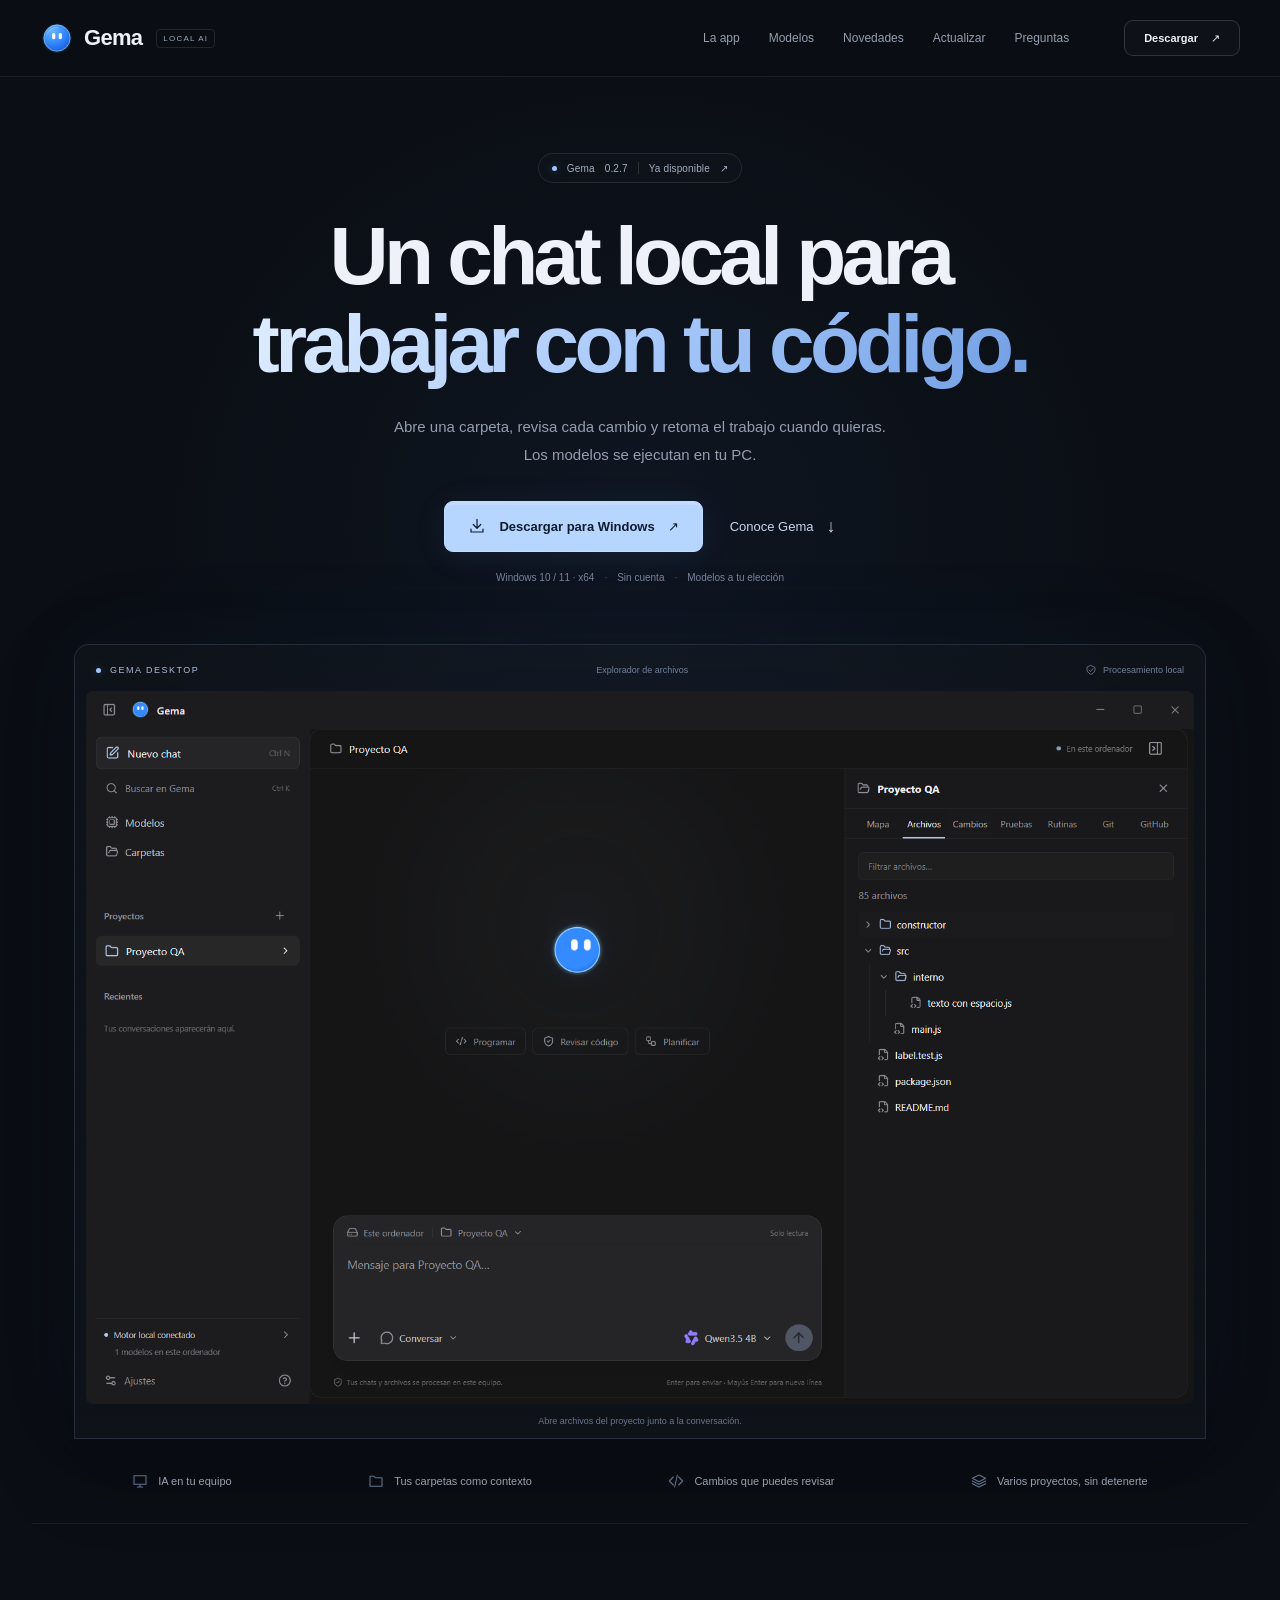
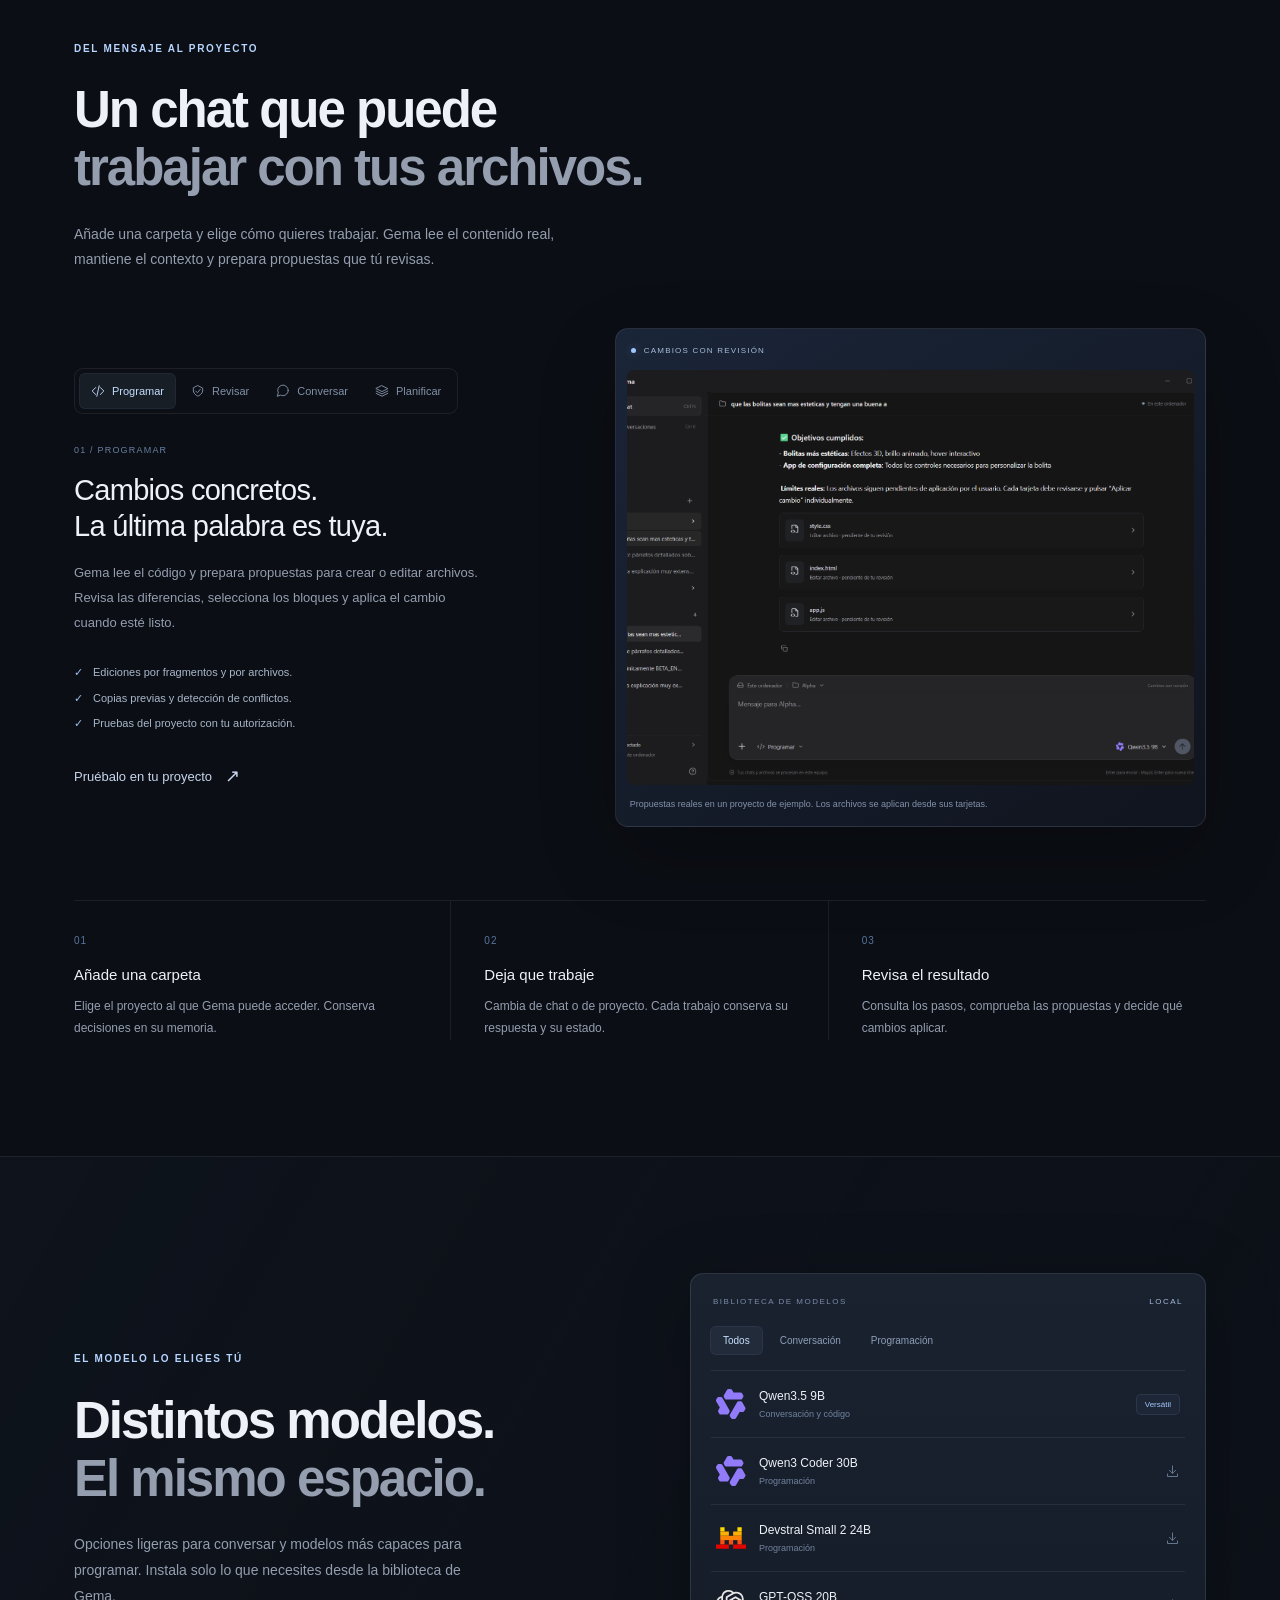
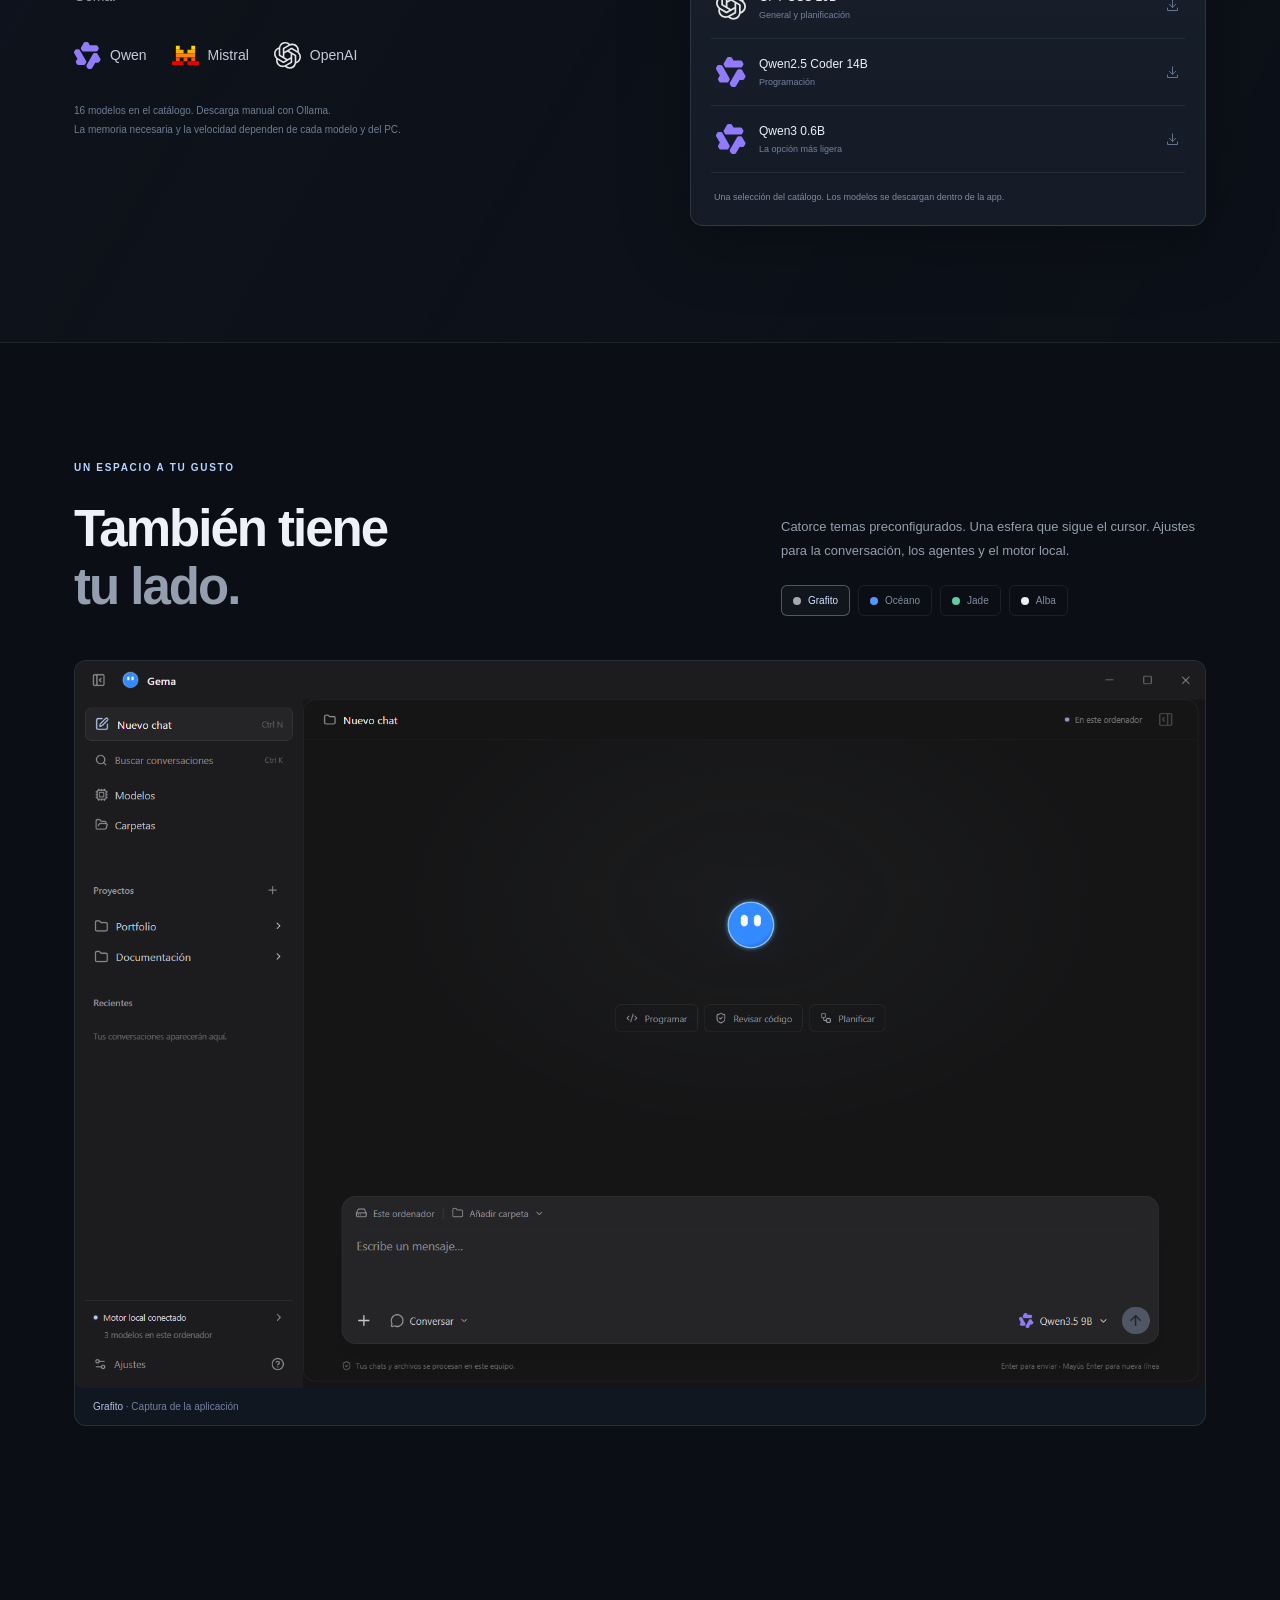
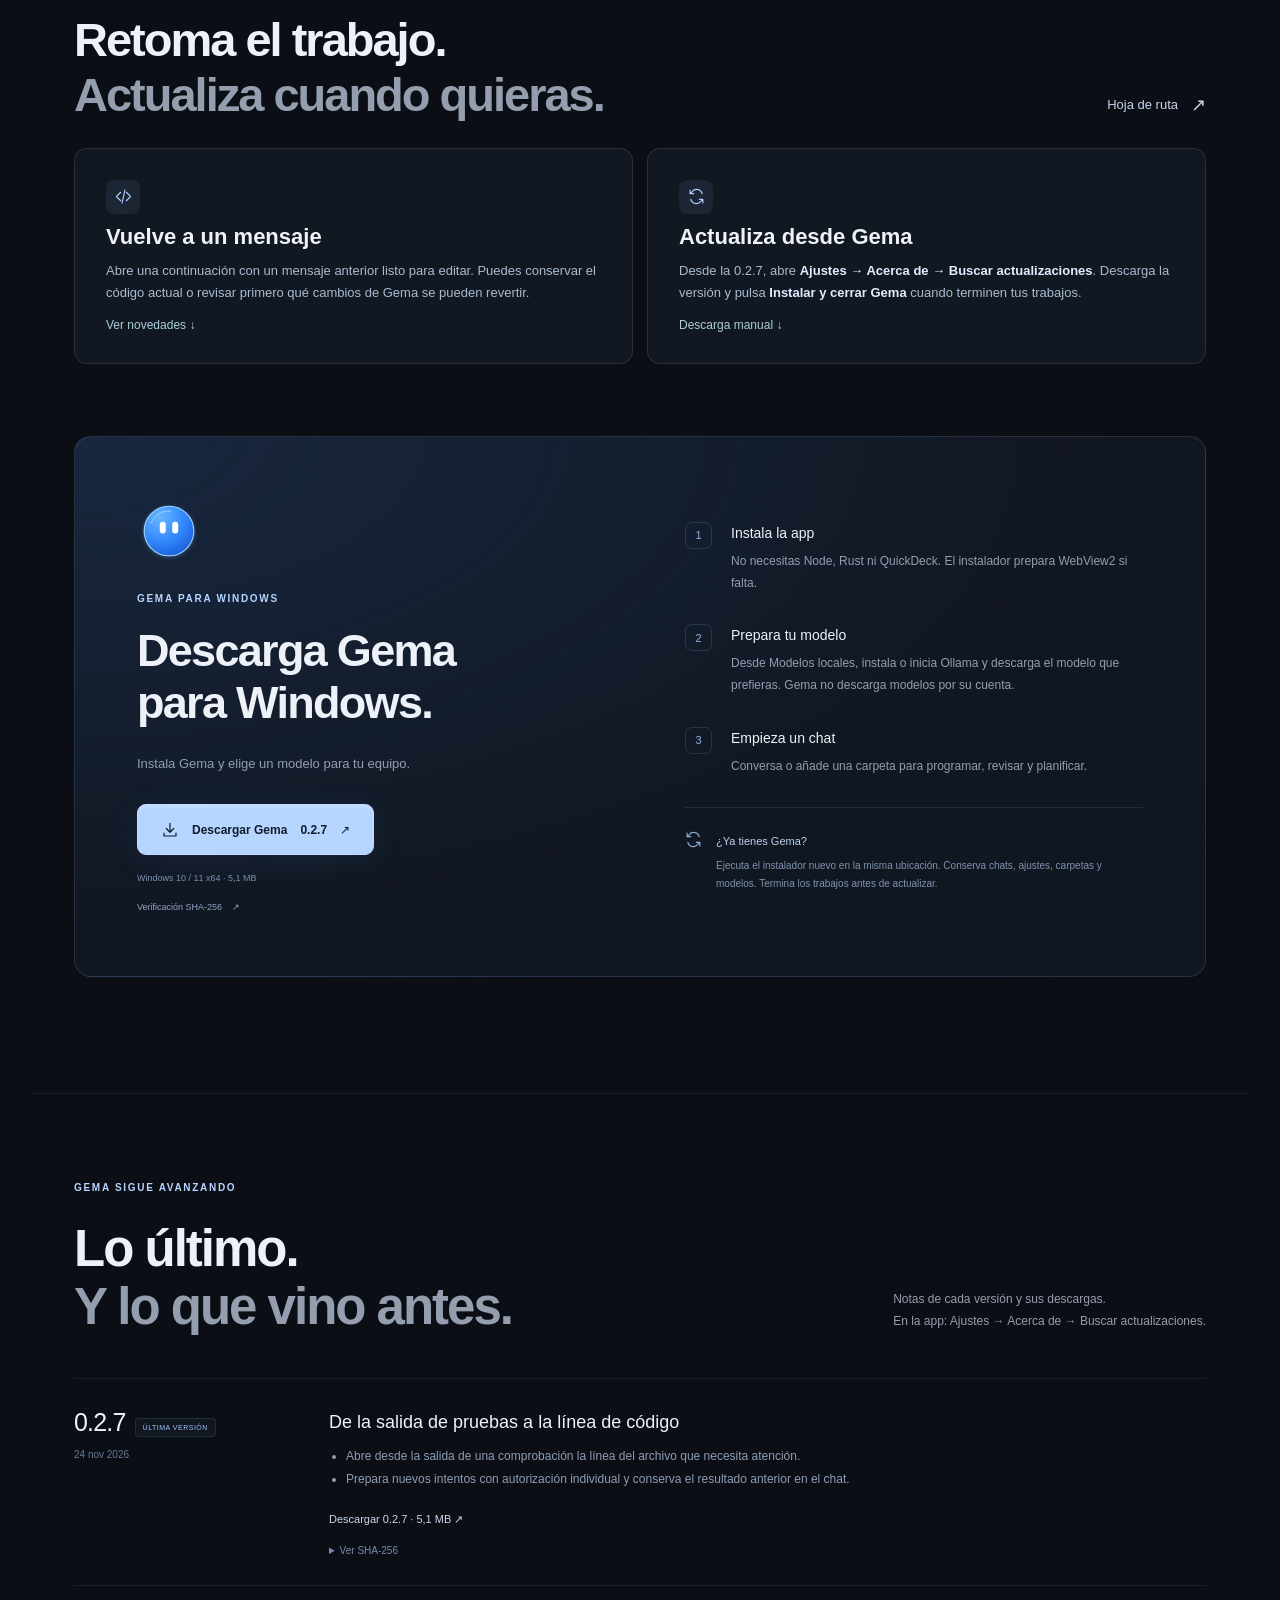
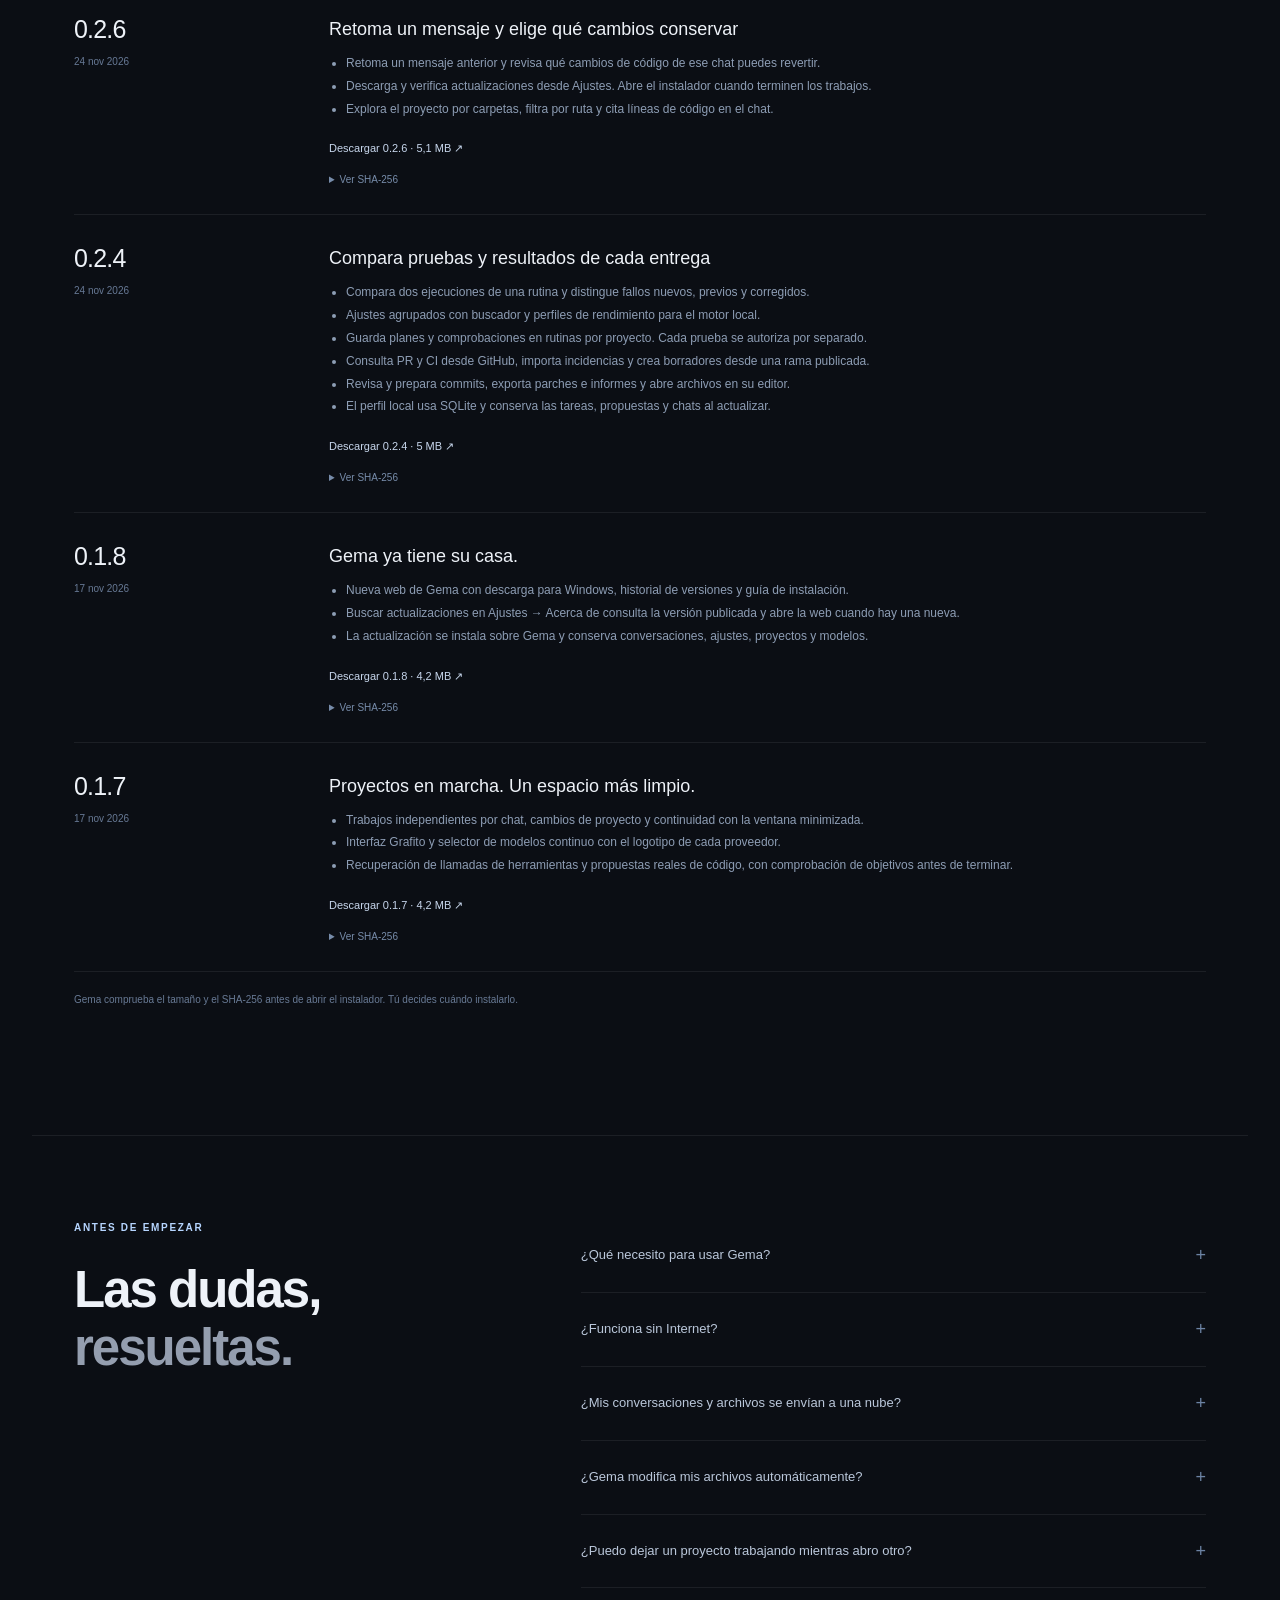
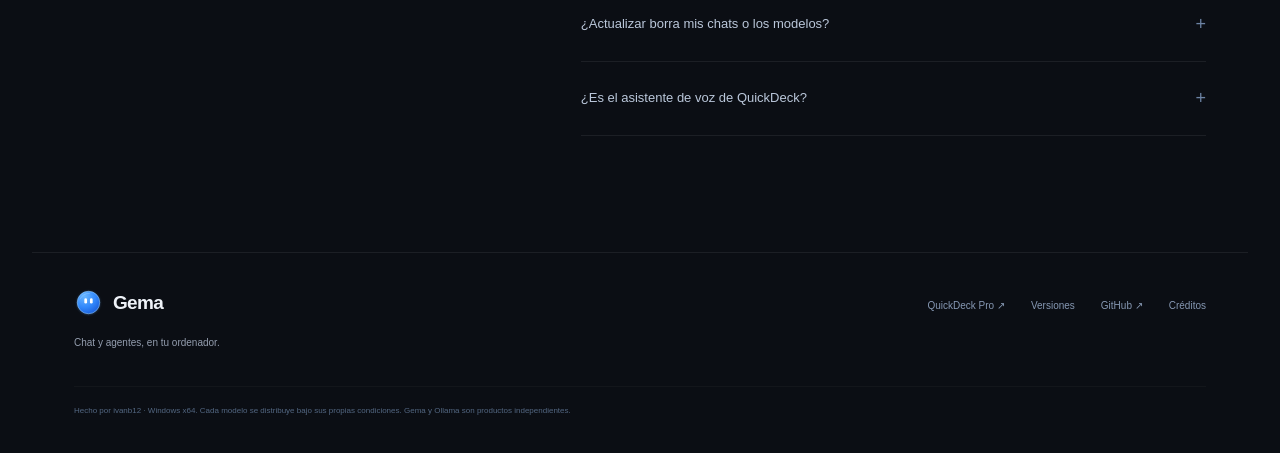
==== commit d394d406: "Publica Gema 0.2.7 con navegación de errores y reintentos" ====
--- a/gema/index.html
+++ b/gema/index.html
@@ -27,10 +27,10 @@
 </div></header>
 <main id="contenido">
   <section class="hero shell" aria-labelledby="hero-title">
-    <a class="release-pill" href="#versiones"><span class="status-dot"></span>Gema <span data-version>0.2.6</span><span class="pill-divider"></span>Ya disponible<span aria-hidden="true">↗</span></a>
+    <a class="release-pill" href="#versiones"><span class="status-dot"></span>Gema <span data-version>0.2.7</span><span class="pill-divider"></span>Ya disponible<span aria-hidden="true">↗</span></a>
     <h1 id="hero-title">Un chat local para<br><span>trabajar con tu código.</span></h1>
     <p class="hero-description">Abre una carpeta, revisa cada cambio y retoma el trabajo cuando quieras.<br class="desktop-break"> Los modelos se ejecutan en tu PC.</p>
-    <div class="hero-actions"><a class="button button-primary" data-download href="downloads/Gema_0.2.6_x64-setup.exe" download><svg><use href="#download"/></svg>Descargar para Windows<span aria-hidden="true">↗</span></a><a class="text-link" href="#funciones">Conoce Gema <span aria-hidden="true">↓</span></a></div>
+    <div class="hero-actions"><a class="button button-primary" data-download href="downloads/Gema_0.2.7_x64-setup.exe" download><svg><use href="#download"/></svg>Descargar para Windows<span aria-hidden="true">↗</span></a><a class="text-link" href="#funciones">Conoce Gema <span aria-hidden="true">↓</span></a></div>
     <p class="download-meta">Windows 10 / 11 · x64<span>·</span>Sin cuenta<span>·</span>Modelos a tu elección</p>
     <figure class="product-stage"><div class="stage-heading"><span><i class="status-dot"></i> GEMA DESKTOP</span><span>Explorador de archivos</span><span class="stage-local"><svg><use href="#shield"/></svg> Procesamiento local</span></div>
       <button class="screenshot-button" data-zoom="assets/explorador.png" aria-label="Ampliar captura de Gema"><img src="assets/explorador.png" alt="Gema con el chat y el árbol de archivos del proyecto lado a lado" width="1700" height="1093" fetchpriority="high"></button>
@@ -72,20 +72,20 @@
       <article>
         <div class="guide-icon"><svg aria-hidden="true"><use href="#refresh"/></svg></div>
         <h3>Actualiza desde Gema</h3>
-        <p>Desde la 0.2.6, abre <strong>Ajustes → Acerca de → Buscar actualizaciones</strong>. Descarga la versión y pulsa <strong>Instalar y cerrar Gema</strong> cuando terminen tus trabajos.</p>
+        <p>Desde la 0.2.7, abre <strong>Ajustes → Acerca de → Buscar actualizaciones</strong>. Descarga la versión y pulsa <strong>Instalar y cerrar Gema</strong> cuando terminen tus trabajos.</p>
         <a href="#descargar">Descarga manual <span aria-hidden="true">↓</span></a>
       </article>
     </div>
   </section>
-  <section class="download-section shell section" id="descargar"><div class="download-panel"><div class="download-copy"><img src="assets/gema.svg" width="64" height="64" alt=""><p class="eyebrow">GEMA PARA WINDOWS</p><h2>Descarga Gema<br>para Windows.</h2><p>Instala Gema y elige un modelo para tu equipo.</p><a class="button button-primary" data-download href="downloads/Gema_0.2.6_x64-setup.exe" download><svg><use href="#download"/></svg>Descargar Gema <span data-version>0.2.6</span><span aria-hidden="true">↗</span></a><p class="download-size">Windows 10 / 11 x64 · <span data-size>Instalador ligero</span></p><a class="checksum-link" href="downloads/SHA256SUMS.txt" download>Verificación SHA-256 <span aria-hidden="true">↗</span></a></div><div class="setup-steps"><article><span>1</span><div><h3>Instala la app</h3><p>No necesitas Node, Rust ni QuickDeck. El instalador prepara WebView2 si falta.</p></div></article><article><span>2</span><div><h3>Prepara tu modelo</h3><p>Desde Modelos locales, instala o inicia Ollama y descarga el modelo que prefieras. Gema no descarga modelos por su cuenta.</p></div></article><article><span>3</span><div><h3>Empieza un chat</h3><p>Conversa o añade una carpeta para programar, revisar y planificar.</p></div></article><div class="upgrade-note"><svg><use href="#refresh"/></svg><div><strong>¿Ya tienes Gema?</strong><p>Ejecuta el instalador nuevo en la misma ubicación. Conserva chats, ajustes, carpetas y modelos. Termina los trabajos antes de actualizar.</p></div></div></div></div></section>
-  <section class="releases-section shell section" id="versiones"><div class="release-heading"><div><p class="eyebrow">GEMA SIGUE AVANZANDO</p><h2>Lo último.<br><span>Y lo que vino antes.</span></h2></div><p>Notas de cada versión y sus descargas.<br>En la app: Ajustes → Acerca de → Buscar actualizaciones.</p></div><div id="release-list"><article class="release-card"><div class="release-version"><strong>0.2.6</strong><span class="tag">ÚLTIMA VERSIÓN</span><time datetime="2026-11-24">24 nov 2026</time></div><div><h3>Retoma un mensaje y elige qué cambios conservar</h3><p>Retoma un mensaje anterior y revisa qué cambios de código de ese chat puedes revertir.</p><a class="text-link" data-download href="downloads/Gema_0.2.6_x64-setup.exe" download>Descargar versión <span aria-hidden="true">↗</span></a></div></article></div><p class="release-footnote">Gema comprueba el tamaño y el SHA-256 antes de abrir el instalador. Tú decides cuándo instalarlo.</p></section>
+  <section class="download-section shell section" id="descargar"><div class="download-panel"><div class="download-copy"><img src="assets/gema.svg" width="64" height="64" alt=""><p class="eyebrow">GEMA PARA WINDOWS</p><h2>Descarga Gema<br>para Windows.</h2><p>Instala Gema y elige un modelo para tu equipo.</p><a class="button button-primary" data-download href="downloads/Gema_0.2.7_x64-setup.exe" download><svg><use href="#download"/></svg>Descargar Gema <span data-version>0.2.7</span><span aria-hidden="true">↗</span></a><p class="download-size">Windows 10 / 11 x64 · <span data-size>Instalador ligero</span></p><a class="checksum-link" href="downloads/SHA256SUMS.txt" download>Verificación SHA-256 <span aria-hidden="true">↗</span></a></div><div class="setup-steps"><article><span>1</span><div><h3>Instala la app</h3><p>No necesitas Node, Rust ni QuickDeck. El instalador prepara WebView2 si falta.</p></div></article><article><span>2</span><div><h3>Prepara tu modelo</h3><p>Desde Modelos locales, instala o inicia Ollama y descarga el modelo que prefieras. Gema no descarga modelos por su cuenta.</p></div></article><article><span>3</span><div><h3>Empieza un chat</h3><p>Conversa o añade una carpeta para programar, revisar y planificar.</p></div></article><div class="upgrade-note"><svg><use href="#refresh"/></svg><div><strong>¿Ya tienes Gema?</strong><p>Ejecuta el instalador nuevo en la misma ubicación. Conserva chats, ajustes, carpetas y modelos. Termina los trabajos antes de actualizar.</p></div></div></div></div></section>
+  <section class="releases-section shell section" id="versiones"><div class="release-heading"><div><p class="eyebrow">GEMA SIGUE AVANZANDO</p><h2>Lo último.<br><span>Y lo que vino antes.</span></h2></div><p>Notas de cada versión y sus descargas.<br>En la app: Ajustes → Acerca de → Buscar actualizaciones.</p></div><div id="release-list"><article class="release-card"><div class="release-version"><strong>0.2.7</strong><span class="tag">ÚLTIMA VERSIÓN</span><time datetime="2026-11-24">24 nov 2026</time></div><div><h3>De la salida de pruebas a la línea de código</h3><p>Abre desde la salida de una comprobación la línea del archivo que necesita atención.</p><a class="text-link" data-download href="downloads/Gema_0.2.7_x64-setup.exe" download>Descargar versión <span aria-hidden="true">↗</span></a></div></article></div><p class="release-footnote">Gema comprueba el tamaño y el SHA-256 antes de abrir el instalador. Tú decides cuándo instalarlo.</p></section>
   <section class="faq-section shell section" id="ayuda"><div><p class="eyebrow">ANTES DE EMPEZAR</p><h2>Las dudas,<br><span>resueltas.</span></h2></div><div class="faq-list">
     <details><summary>¿Qué necesito para usar Gema?<span>+</span></summary><p>Windows 10 u 11 de 64 bits y espacio para el modelo que elijas. No necesitas una GPU NVIDIA: Ollama puede usar CPU o una GPU compatible. Los modelos pequeños son más adecuados para equipos con poca memoria; la biblioteca muestra estimaciones y recomendaciones según tu RAM.</p></details>
     <details><summary>¿Funciona sin Internet?<span>+</span></summary><p>Necesitas conexión para instalar el motor, preparar WebView2 si falta y descargar modelos. Después, el chat y las herramientas locales pueden funcionar sin Internet. Buscar actualizaciones consulta la web de Gema.</p></details>
     <details><summary>¿Mis conversaciones y archivos se envían a una nube?<span>+</span></summary><p>Gema envía los mensajes y el contexto de archivos al motor local de Ollama, en tu propio PC. La comprobación de versiones no incluye chats ni archivos. Una prueba del proyecto autorizada por ti ejecuta código con tus permisos y puede acceder a Internet.</p></details>
     <details><summary>¿Gema modifica mis archivos automáticamente?<span>+</span></summary><p>No. Programar prepara propuestas: abre sus tarjetas, revisa las diferencias y elige qué aplicar. Revisar y Planificar trabajan en modo lectura. Cada ejecución de pruebas requiere autorización.</p></details>
     <details><summary>¿Puedo dejar un proyecto trabajando mientras abro otro?<span>+</span></summary><p>Sí. Cada chat mantiene su propio trabajo y puedes navegar entre proyectos o minimizar Gema. El motor organiza las generaciones en una cola para limitar la memoria. Salir por completo detiene los trabajos; no continúan con el PC apagado.</p></details>
-    <details><summary>¿Actualizar borra mis chats o los modelos?<span>+</span></summary><p>El instalador actualiza la app en su ubicación actual. Conserva los chats, proyectos, ajustes y modelos, y guarda una copia del perfil. Las versiones anteriores a la 0.2.6 se actualizan ejecutando el instalador de esta página.</p></details>
+    <details><summary>¿Actualizar borra mis chats o los modelos?<span>+</span></summary><p>El instalador actualiza la app en su ubicación actual. Conserva los chats, proyectos, ajustes y modelos, y guarda una copia del perfil. Las versiones anteriores a la 0.2.7 se actualizan ejecutando el instalador de esta página.</p></details>
     <details><summary>¿Es el asistente de voz de QuickDeck?<span>+</span></summary><p>Esta Gema es una aplicación de chat y agentes independiente. Tiene su propio perfil y no cambia el asistente de voz ni los datos de QuickDeck.</p></details>
   </div></section>
 </main>
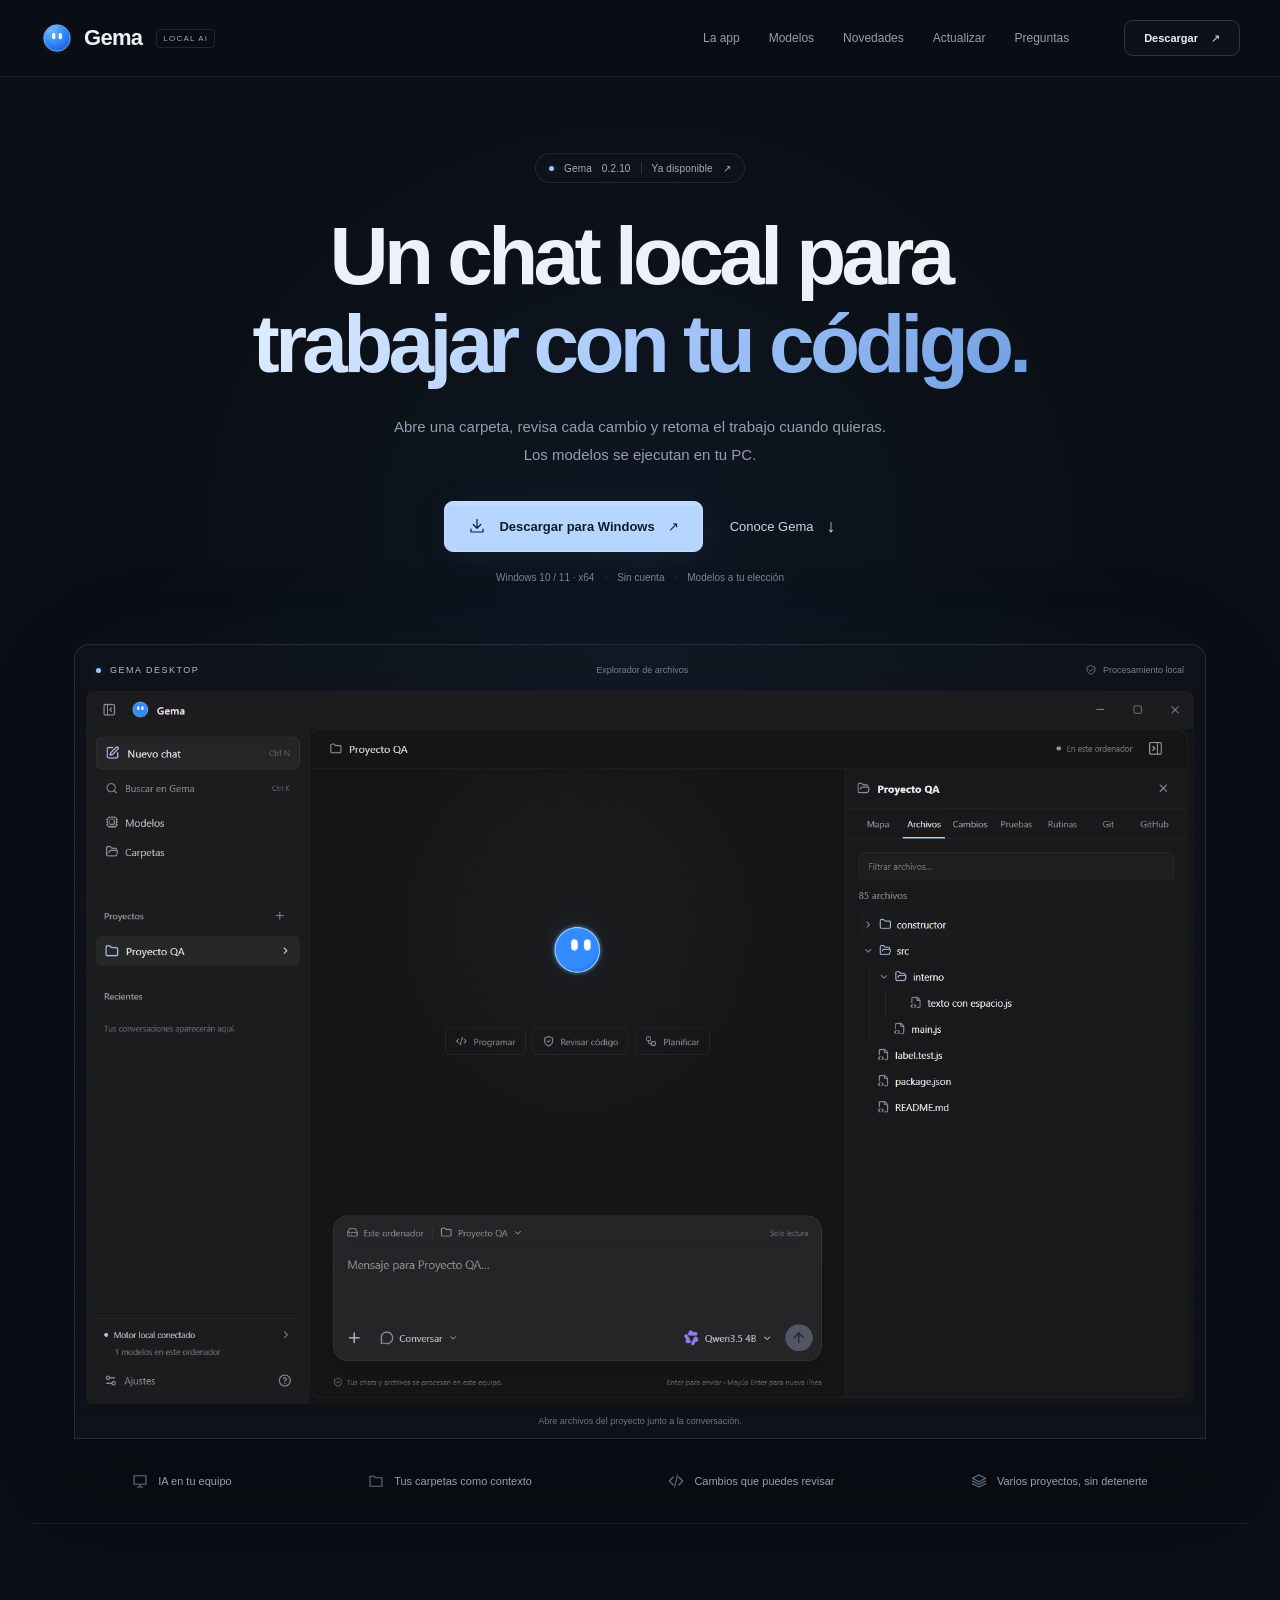
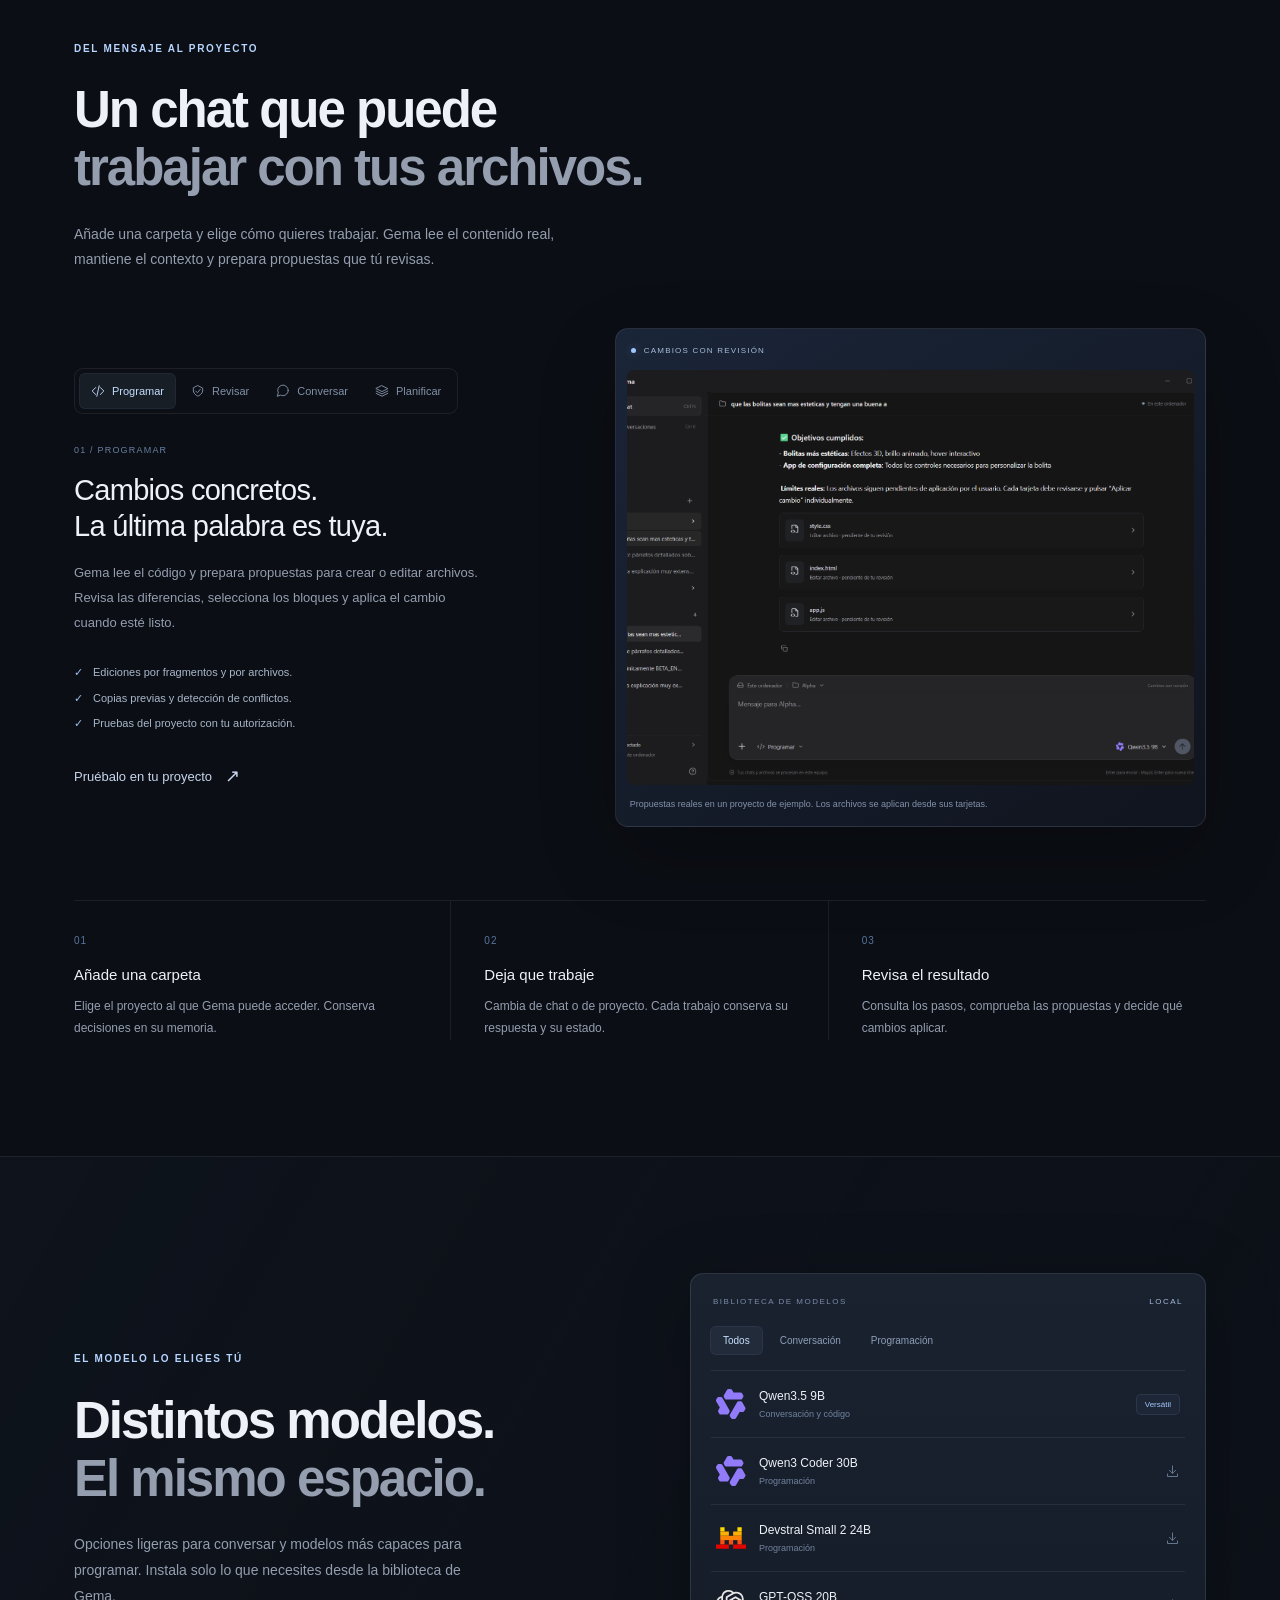
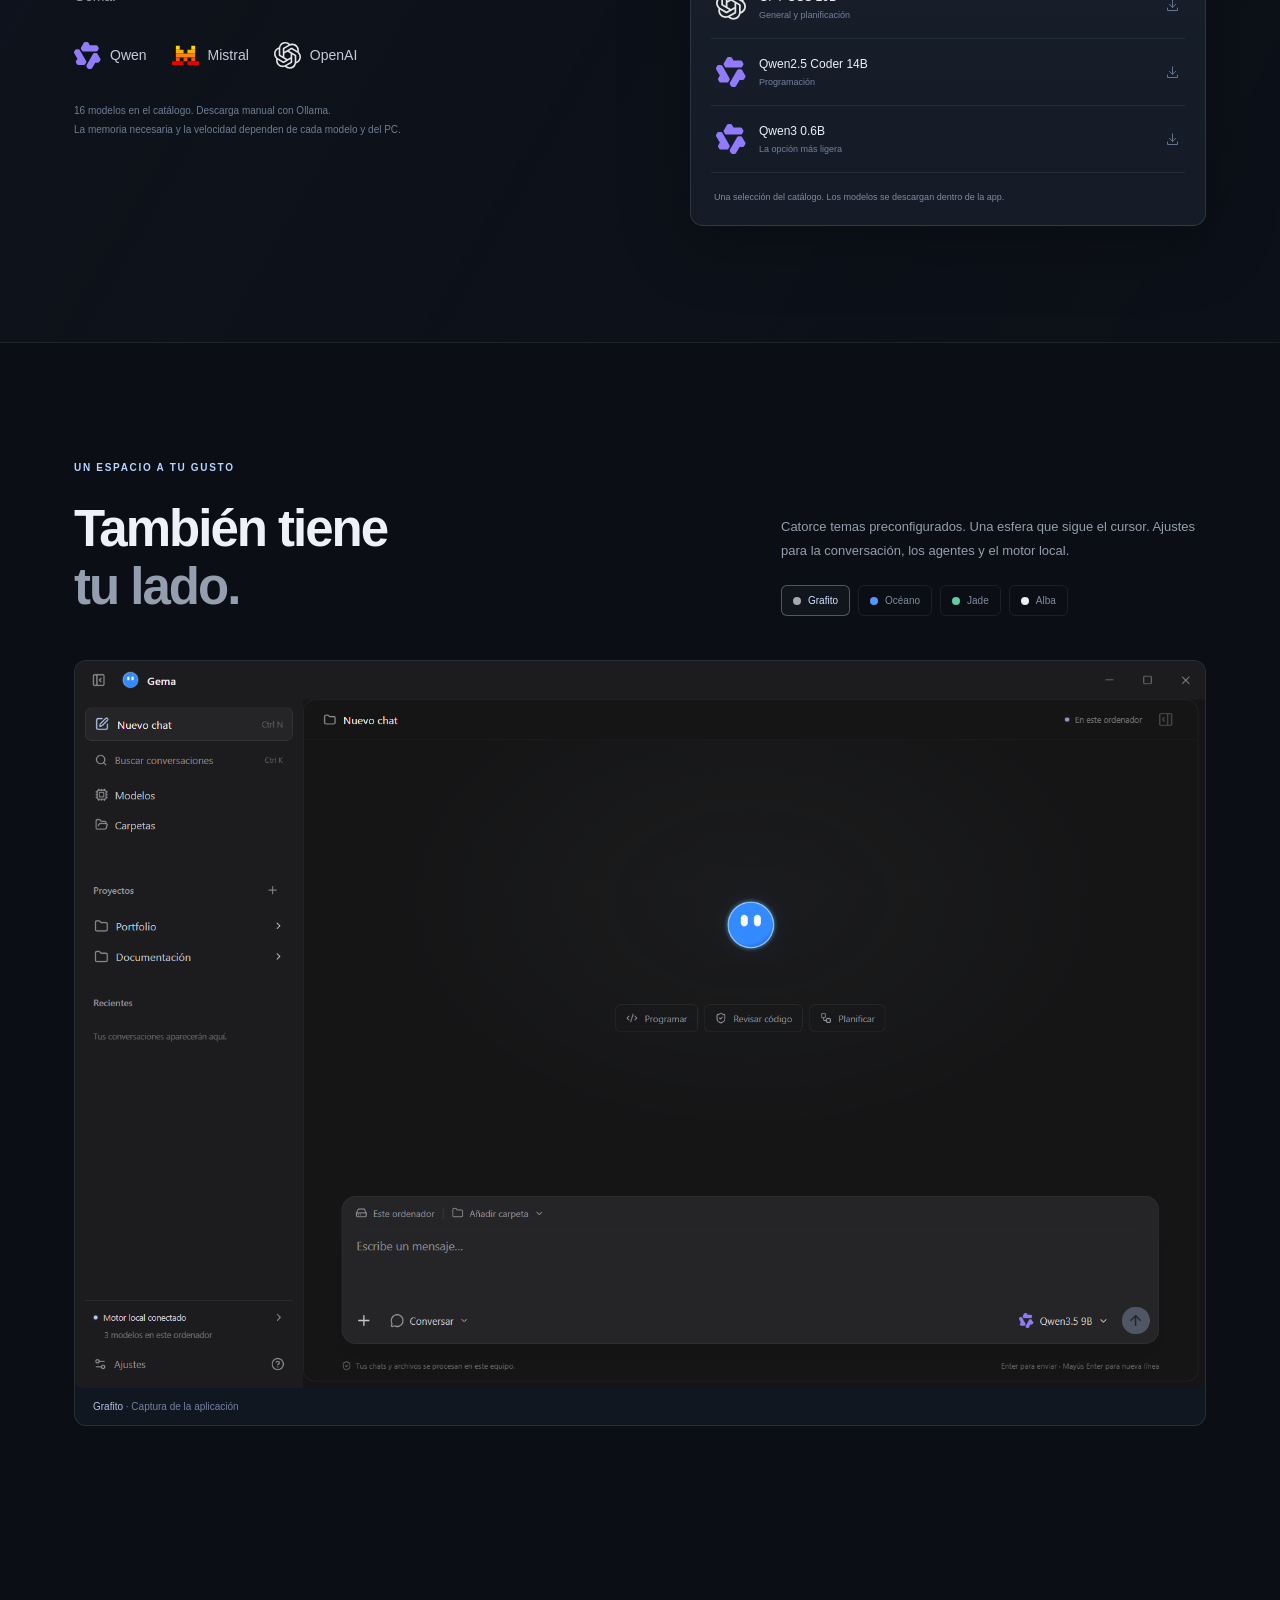
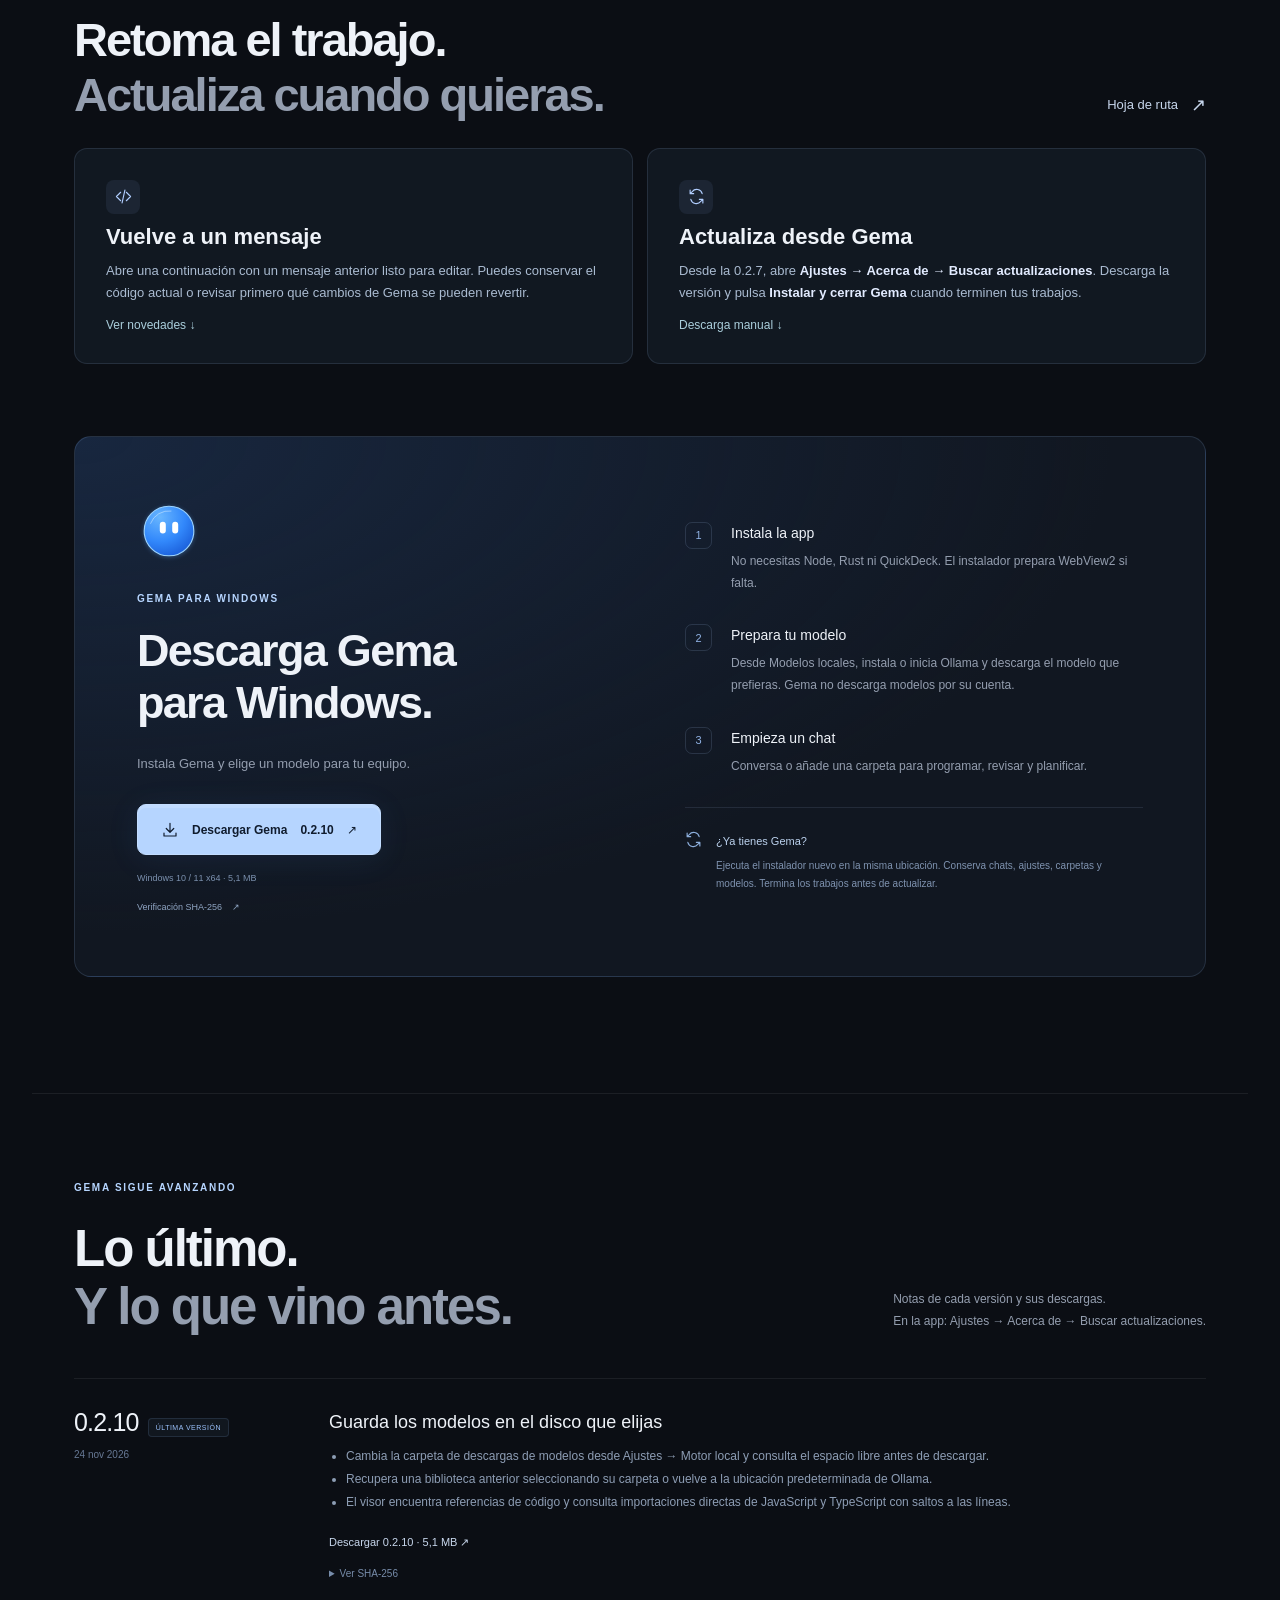
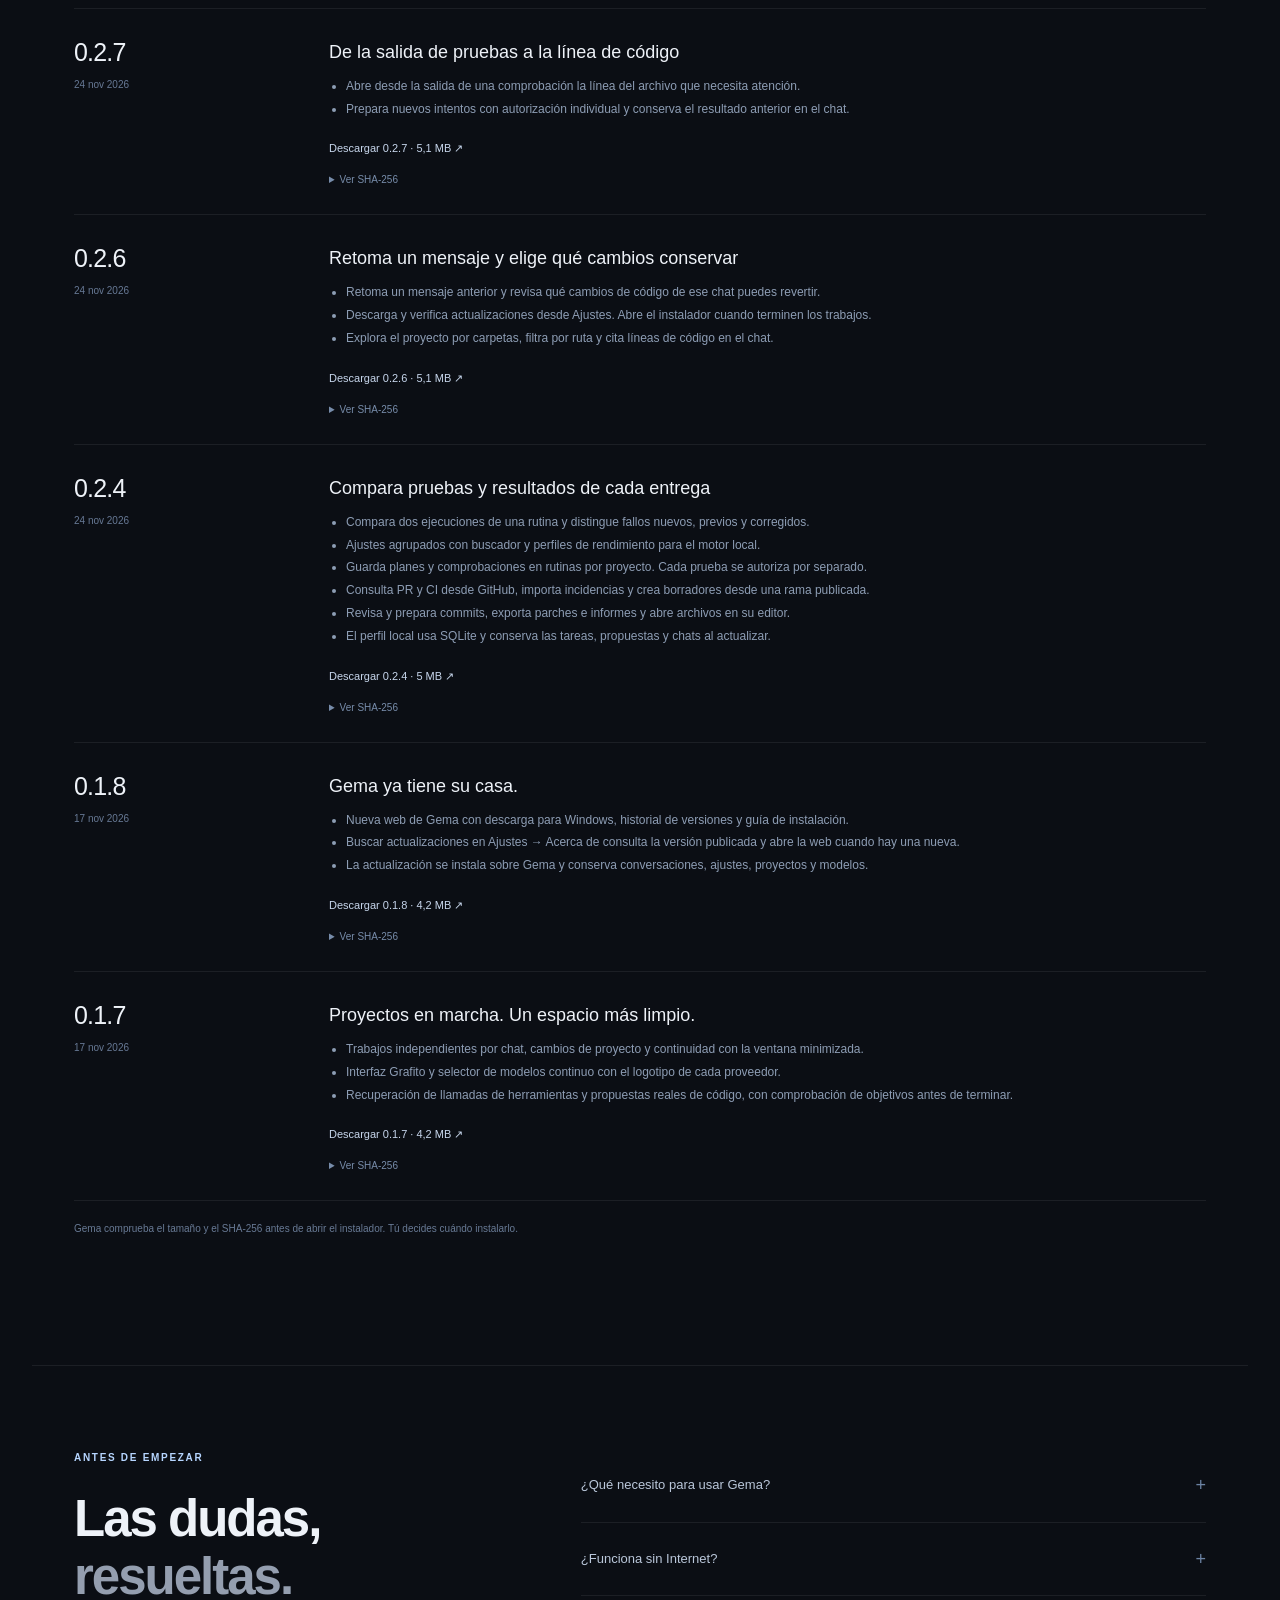
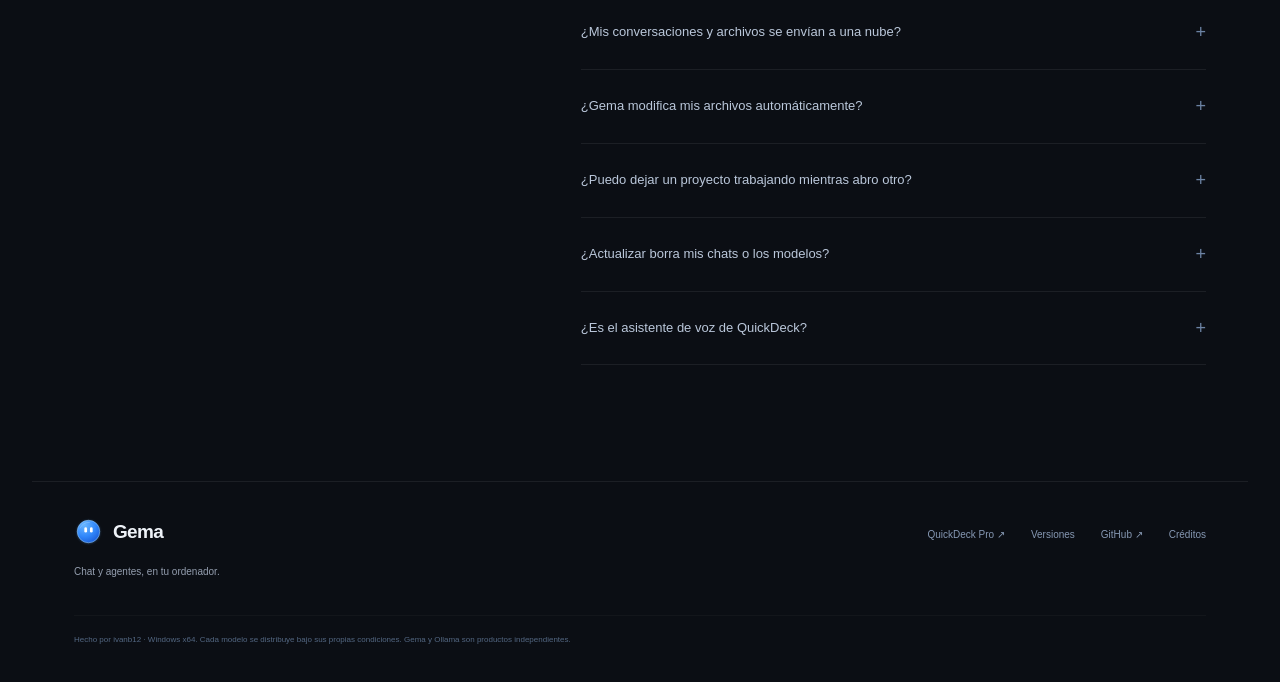
==== commit 56b622a3: "Publica Gema 0.2.10 con carpeta de modelos configurable" ====
--- a/gema/index.html
+++ b/gema/index.html
@@ -1,97 +1,97 @@
-<!doctype html>
-<html lang="es">
-<head>
-  <meta charset="utf-8"><meta name="viewport" content="width=device-width,initial-scale=1">
-  <meta name="theme-color" content="#0b0e14">
-  <title>Gema — Chat, código y proyectos con IA local</title>
-  <meta name="description" content="Conversa, programa y revisa tus proyectos con modelos de IA en tu ordenador. Descarga Gema para Windows: agentes, carpetas, modelos locales y actualizaciones sin perder tus datos.">
-  <link rel="canonical" href="https://ivanb12.github.io/gema/">
-  <link rel="icon" href="assets/gema.svg" type="image/svg+xml">
-  <meta property="og:type" content="website"><meta property="og:locale" content="es_ES">
-  <meta property="og:title" content="Gema — Tu proyecto. Tu IA. Tu ordenador.">
-  <meta property="og:description" content="Chat y agentes locales para trabajar con tus archivos. Disponible para Windows 10 y 11.">
-  <meta property="og:url" content="https://ivanb12.github.io/gema/">
-  <meta property="og:image" content="https://ivanb12.github.io/gema/assets/home-graphite.png">
-  <meta name="twitter:card" content="summary_large_image">
-  <link rel="stylesheet" href="style.css">
-  <link rel="stylesheet" href="release-guide.css">
-  <script src="release-data.js" defer></script><script src="app.js" defer></script>
-</head>
-<body>
-<a href="#contenido" class="skip-link">Saltar al contenido</a>
-<header class="header"><div class="nav-shell">
-  <a class="brand" href="#" aria-label="Gema, inicio"><img src="assets/gema.svg" width="34" height="34" alt=""><span>Gema</span><span class="brand-label">LOCAL AI</span></a>
-  <nav id="navigation" class="navigation" aria-label="Principal"><a href="#funciones">La app</a><a href="#modelos">Modelos</a><a href="#versiones">Novedades</a><a href="#actualizar">Actualizar</a><a href="#ayuda">Preguntas</a></nav>
-  <a class="button nav-cta" href="#descargar">Descargar <span aria-hidden="true">↗</span></a>
-  <button class="menu-toggle" aria-label="Abrir menú" aria-controls="navigation" aria-expanded="false"><span></span><span></span></button>
-</div></header>
-<main id="contenido">
-  <section class="hero shell" aria-labelledby="hero-title">
-    <a class="release-pill" href="#versiones"><span class="status-dot"></span>Gema <span data-version>0.2.7</span><span class="pill-divider"></span>Ya disponible<span aria-hidden="true">↗</span></a>
-    <h1 id="hero-title">Un chat local para<br><span>trabajar con tu código.</span></h1>
-    <p class="hero-description">Abre una carpeta, revisa cada cambio y retoma el trabajo cuando quieras.<br class="desktop-break"> Los modelos se ejecutan en tu PC.</p>
-    <div class="hero-actions"><a class="button button-primary" data-download href="downloads/Gema_0.2.7_x64-setup.exe" download><svg><use href="#download"/></svg>Descargar para Windows<span aria-hidden="true">↗</span></a><a class="text-link" href="#funciones">Conoce Gema <span aria-hidden="true">↓</span></a></div>
-    <p class="download-meta">Windows 10 / 11 · x64<span>·</span>Sin cuenta<span>·</span>Modelos a tu elección</p>
-    <figure class="product-stage"><div class="stage-heading"><span><i class="status-dot"></i> GEMA DESKTOP</span><span>Explorador de archivos</span><span class="stage-local"><svg><use href="#shield"/></svg> Procesamiento local</span></div>
-      <button class="screenshot-button" data-zoom="assets/explorador.png" aria-label="Ampliar captura de Gema"><img src="assets/explorador.png" alt="Gema con el chat y el árbol de archivos del proyecto lado a lado" width="1700" height="1093" fetchpriority="high"></button>
-      <figcaption>Abre archivos del proyecto junto a la conversación.</figcaption>
-    </figure>
-  </section>
-  <div class="facts shell"><span><svg><use href="#computer"/></svg> IA en tu equipo</span><span><svg><use href="#folder"/></svg> Tus carpetas como contexto</span><span><svg><use href="#code"/></svg> Cambios que puedes revisar</span><span><svg><use href="#layers"/></svg> Varios proyectos, sin detenerte</span></div>
-  <section class="workspace-section shell section" id="funciones">
-    <div class="section-heading"><p class="eyebrow">DEL MENSAJE AL PROYECTO</p><h2>Un chat que puede<br><span>trabajar con tus archivos.</span></h2><p>Añade una carpeta y elige cómo quieres trabajar. Gema lee el contenido real, mantiene el contexto y prepara propuestas que tú revisas.</p></div>
-    <div class="workspace-layout">
-      <div class="agent-explorer"><div class="agent-tabs" role="tablist" aria-label="Agentes de Gema"><button role="tab" id="agent-code" aria-selected="true" aria-controls="agent-panel" data-agent="code"><svg><use href="#code"/></svg>Programar</button><button role="tab" id="agent-review" aria-selected="false" aria-controls="agent-panel" tabindex="-1" data-agent="review"><svg><use href="#shield"/></svg>Revisar</button><button role="tab" id="agent-chat" aria-selected="false" aria-controls="agent-panel" tabindex="-1" data-agent="chat"><svg><use href="#chat"/></svg>Conversar</button><button role="tab" id="agent-plan" aria-selected="false" aria-controls="agent-panel" tabindex="-1" data-agent="plan"><svg><use href="#layers"/></svg>Planificar</button></div>
-        <div id="agent-panel" role="tabpanel" aria-labelledby="agent-code"><span class="agent-number" id="agent-number">01 / PROGRAMAR</span><h3 id="agent-title">Cambios concretos.<br>La última palabra es tuya.</h3><p id="agent-description">Gema lee el código y prepara propuestas para crear o editar archivos. Revisa las diferencias, selecciona los bloques y aplica el cambio cuando esté listo.</p><ul class="check-list" id="agent-points"><li>Ediciones por fragmentos y por archivos.</li><li>Copias previas y detección de conflictos.</li><li>Pruebas del proyecto con tu autorización.</li></ul></div>
-        <a href="#descargar" class="text-link">Pruébalo en tu proyecto <span aria-hidden="true">↗</span></a>
-      </div>
-      <figure class="work-visual"><div class="visual-tag"><span class="status-dot"></span>CAMBIOS CON REVISIÓN</div><button class="screenshot-button" data-zoom="assets/project.png" aria-label="Ampliar captura de propuestas de código"><img src="assets/project.png" alt="Propuestas reales de Gema para style.css, index.html y app.js, pendientes de revisión" width="1700" height="1093" loading="lazy"></button><figcaption>Propuestas reales en un proyecto de ejemplo. Los archivos se aplican desde sus tarjetas.</figcaption></figure>
-    </div>
-    <div class="workflow-strip"><article><span>01</span><h3>Añade una carpeta</h3><p>Elige el proyecto al que Gema puede acceder. Conserva decisiones en su memoria.</p></article><article><span>02</span><h3>Deja que trabaje</h3><p>Cambia de chat o de proyecto. Cada trabajo conserva su respuesta y su estado.</p></article><article><span>03</span><h3>Revisa el resultado</h3><p>Consulta los pasos, comprueba las propuestas y decide qué cambios aplicar.</p></article></div>
-  </section>
-  <section class="models-section section" id="modelos"><div class="shell models-layout"><div class="models-copy"><p class="eyebrow">EL MODELO LO ELIGES TÚ</p><h2>Distintos modelos.<br><span>El mismo espacio.</span></h2><p>Opciones ligeras para conversar y modelos más capaces para programar. Instala solo lo que necesites desde la biblioteca de Gema.</p><div class="provider-logos"><span><img src="assets/qwen.svg" alt="" width="27" height="27">Qwen</span><span><img src="assets/mistral.svg" alt="" width="27" height="27">Mistral</span><span><img class="openai" src="assets/openai.svg" alt="" width="27" height="27">OpenAI</span></div><p class="model-note">16 modelos en el catálogo. Descarga manual con Ollama.<br>La memoria necesaria y la velocidad dependen de cada modelo y del PC.</p></div>
-      <div class="model-browser"><div class="browser-header"><span>BIBLIOTECA DE MODELOS</span><span>LOCAL</span></div><div class="model-filters" role="group" aria-label="Filtrar modelos"><button data-filter="all" aria-pressed="true">Todos</button><button data-filter="chat" aria-pressed="false">Conversación</button><button data-filter="code" aria-pressed="false">Programación</button></div><div id="model-list">
-        <div class="model-row" data-kind="chat code"><img src="assets/qwen.svg" alt="" width="30" height="30"><div><strong>Qwen3.5 9B</strong><span>Conversación y código</span></div><span class="model-badge">Versátil</span></div>
-        <div class="model-row" data-kind="code"><img src="assets/qwen.svg" alt="" width="30" height="30"><div><strong>Qwen3 Coder 30B</strong><span>Programación</span></div><svg><use href="#download"/></svg></div>
-        <div class="model-row" data-kind="code"><img src="assets/mistral.svg" alt="" width="30" height="30"><div><strong>Devstral Small 2 24B</strong><span>Programación</span></div><svg><use href="#download"/></svg></div>
-        <div class="model-row" data-kind="chat code"><img class="openai" src="assets/openai.svg" alt="" width="30" height="30"><div><strong>GPT-OSS 20B</strong><span>General y planificación</span></div><svg><use href="#download"/></svg></div>
-        <div class="model-row" data-kind="code"><img src="assets/qwen.svg" alt="" width="30" height="30"><div><strong>Qwen2.5 Coder 14B</strong><span>Programación</span></div><svg><use href="#download"/></svg></div>
-        <div class="model-row" data-kind="chat"><img src="assets/qwen.svg" alt="" width="30" height="30"><div><strong>Qwen3 0.6B</strong><span>La opción más ligera</span></div><svg><use href="#download"/></svg></div>
-      </div><p class="browser-footnote">Una selección del catálogo. Los modelos se descargan dentro de la app.</p></div>
-    </div></section>
-  <section class="appearance-section shell section"><div class="appearance-heading"><div><p class="eyebrow">UN ESPACIO A TU GUSTO</p><h2>También tiene<br><span>tu lado.</span></h2></div><div class="appearance-copy"><p>Catorce temas preconfigurados. Una esfera que sigue el cursor. Ajustes para la conversación, los agentes y el motor local.</p><div class="theme-tabs" role="group" aria-label="Vista previa de temas"><button data-theme="graphite" aria-pressed="true"><i style="--swatch:#a5a8b1"></i>Grafito</button><button data-theme="ocean" aria-pressed="false"><i style="--swatch:#5297ff"></i>Océano</button><button data-theme="jade" aria-pressed="false"><i style="--swatch:#61cba2"></i>Jade</button><button data-theme="light" aria-pressed="false"><i style="--swatch:#f0f2f6"></i>Alba</button></div></div></div><figure class="theme-stage"><button class="screenshot-button" id="theme-zoom" data-zoom="assets/home-graphite.png" aria-label="Ampliar vista previa del tema"><img id="theme-preview" src="assets/home-graphite.png" alt="Gema con el tema Grafito" width="1700" height="1093" loading="lazy"></button><figcaption><span id="theme-caption">Grafito</span> · Captura de la aplicación</figcaption></figure></section>
-  <section class="release-guide shell" id="actualizar" aria-labelledby="guide-title">
-    <header class="guide-heading"><h2 id="guide-title">Retoma el trabajo. <span>Actualiza cuando quieras.</span></h2><a href="https://github.com/ivanb12/ivanb12.github.io/blob/main/gema/ROADMAP.md" class="text-link">Hoja de ruta <span aria-hidden="true">↗</span></a></header>
-    <div class="guide-cards">
-      <article>
-        <div class="guide-icon"><svg aria-hidden="true"><use href="#code"/></svg></div>
-        <h3>Vuelve a un mensaje</h3>
-        <p>Abre una continuación con un mensaje anterior listo para editar. Puedes conservar el código actual o revisar primero qué cambios de Gema se pueden revertir.</p>
-        <a href="#versiones">Ver novedades <span aria-hidden="true">↓</span></a>
-      </article>
-      <article>
-        <div class="guide-icon"><svg aria-hidden="true"><use href="#refresh"/></svg></div>
-        <h3>Actualiza desde Gema</h3>
-        <p>Desde la 0.2.7, abre <strong>Ajustes → Acerca de → Buscar actualizaciones</strong>. Descarga la versión y pulsa <strong>Instalar y cerrar Gema</strong> cuando terminen tus trabajos.</p>
-        <a href="#descargar">Descarga manual <span aria-hidden="true">↓</span></a>
-      </article>
-    </div>
-  </section>
-  <section class="download-section shell section" id="descargar"><div class="download-panel"><div class="download-copy"><img src="assets/gema.svg" width="64" height="64" alt=""><p class="eyebrow">GEMA PARA WINDOWS</p><h2>Descarga Gema<br>para Windows.</h2><p>Instala Gema y elige un modelo para tu equipo.</p><a class="button button-primary" data-download href="downloads/Gema_0.2.7_x64-setup.exe" download><svg><use href="#download"/></svg>Descargar Gema <span data-version>0.2.7</span><span aria-hidden="true">↗</span></a><p class="download-size">Windows 10 / 11 x64 · <span data-size>Instalador ligero</span></p><a class="checksum-link" href="downloads/SHA256SUMS.txt" download>Verificación SHA-256 <span aria-hidden="true">↗</span></a></div><div class="setup-steps"><article><span>1</span><div><h3>Instala la app</h3><p>No necesitas Node, Rust ni QuickDeck. El instalador prepara WebView2 si falta.</p></div></article><article><span>2</span><div><h3>Prepara tu modelo</h3><p>Desde Modelos locales, instala o inicia Ollama y descarga el modelo que prefieras. Gema no descarga modelos por su cuenta.</p></div></article><article><span>3</span><div><h3>Empieza un chat</h3><p>Conversa o añade una carpeta para programar, revisar y planificar.</p></div></article><div class="upgrade-note"><svg><use href="#refresh"/></svg><div><strong>¿Ya tienes Gema?</strong><p>Ejecuta el instalador nuevo en la misma ubicación. Conserva chats, ajustes, carpetas y modelos. Termina los trabajos antes de actualizar.</p></div></div></div></div></section>
-  <section class="releases-section shell section" id="versiones"><div class="release-heading"><div><p class="eyebrow">GEMA SIGUE AVANZANDO</p><h2>Lo último.<br><span>Y lo que vino antes.</span></h2></div><p>Notas de cada versión y sus descargas.<br>En la app: Ajustes → Acerca de → Buscar actualizaciones.</p></div><div id="release-list"><article class="release-card"><div class="release-version"><strong>0.2.7</strong><span class="tag">ÚLTIMA VERSIÓN</span><time datetime="2026-11-24">24 nov 2026</time></div><div><h3>De la salida de pruebas a la línea de código</h3><p>Abre desde la salida de una comprobación la línea del archivo que necesita atención.</p><a class="text-link" data-download href="downloads/Gema_0.2.7_x64-setup.exe" download>Descargar versión <span aria-hidden="true">↗</span></a></div></article></div><p class="release-footnote">Gema comprueba el tamaño y el SHA-256 antes de abrir el instalador. Tú decides cuándo instalarlo.</p></section>
-  <section class="faq-section shell section" id="ayuda"><div><p class="eyebrow">ANTES DE EMPEZAR</p><h2>Las dudas,<br><span>resueltas.</span></h2></div><div class="faq-list">
-    <details><summary>¿Qué necesito para usar Gema?<span>+</span></summary><p>Windows 10 u 11 de 64 bits y espacio para el modelo que elijas. No necesitas una GPU NVIDIA: Ollama puede usar CPU o una GPU compatible. Los modelos pequeños son más adecuados para equipos con poca memoria; la biblioteca muestra estimaciones y recomendaciones según tu RAM.</p></details>
-    <details><summary>¿Funciona sin Internet?<span>+</span></summary><p>Necesitas conexión para instalar el motor, preparar WebView2 si falta y descargar modelos. Después, el chat y las herramientas locales pueden funcionar sin Internet. Buscar actualizaciones consulta la web de Gema.</p></details>
-    <details><summary>¿Mis conversaciones y archivos se envían a una nube?<span>+</span></summary><p>Gema envía los mensajes y el contexto de archivos al motor local de Ollama, en tu propio PC. La comprobación de versiones no incluye chats ni archivos. Una prueba del proyecto autorizada por ti ejecuta código con tus permisos y puede acceder a Internet.</p></details>
-    <details><summary>¿Gema modifica mis archivos automáticamente?<span>+</span></summary><p>No. Programar prepara propuestas: abre sus tarjetas, revisa las diferencias y elige qué aplicar. Revisar y Planificar trabajan en modo lectura. Cada ejecución de pruebas requiere autorización.</p></details>
-    <details><summary>¿Puedo dejar un proyecto trabajando mientras abro otro?<span>+</span></summary><p>Sí. Cada chat mantiene su propio trabajo y puedes navegar entre proyectos o minimizar Gema. El motor organiza las generaciones en una cola para limitar la memoria. Salir por completo detiene los trabajos; no continúan con el PC apagado.</p></details>
-    <details><summary>¿Actualizar borra mis chats o los modelos?<span>+</span></summary><p>El instalador actualiza la app en su ubicación actual. Conserva los chats, proyectos, ajustes y modelos, y guarda una copia del perfil. Las versiones anteriores a la 0.2.7 se actualizan ejecutando el instalador de esta página.</p></details>
-    <details><summary>¿Es el asistente de voz de QuickDeck?<span>+</span></summary><p>Esta Gema es una aplicación de chat y agentes independiente. Tiene su propio perfil y no cambia el asistente de voz ni los datos de QuickDeck.</p></details>
-  </div></section>
-</main>
-<footer class="footer shell"><div><a class="brand" href="#"><img src="assets/gema.svg" width="29" height="29" alt=""><span>Gema</span></a><p>Chat y agentes, en tu ordenador.</p></div><nav aria-label="Pie de página"><a href="/quickdeckpro/">QuickDeck Pro <span aria-hidden="true">↗</span></a><a href="#versiones">Versiones</a><a href="https://github.com/ivanb12/ivanb12.github.io/tree/main/gema" target="_blank" rel="noopener noreferrer">GitHub <span aria-hidden="true">↗</span></a><a href="credits.txt">Créditos</a></nav><p class="footer-note">Hecho por ivanb12 · Windows x64. Cada modelo se distribuye bajo sus propias condiciones. Gema y Ollama son productos independientes.</p></footer>
-<dialog id="image-dialog" aria-label="Captura ampliada de Gema"><button class="lightbox-close" aria-label="Cerrar captura">✕</button><img id="lightbox-image" alt="Captura ampliada de la aplicación Gema"></dialog>
-<svg class="icon-defs" xmlns="http://www.w3.org/2000/svg" aria-hidden="true"><defs>
-<symbol id="download" viewBox="0 0 24 24"><path d="M12 3v12m-5-5 5 5 5-5M4 16v4h16v-4"/></symbol><symbol id="folder" viewBox="0 0 24 24"><path d="M3 7V5h6l2 2h10v13H3z"/></symbol><symbol id="shield" viewBox="0 0 24 24"><path d="m12 3 8 4v5c0 5-8 9-8 9s-8-4-8-9V7zM8 12l3 3 5-6"/></symbol><symbol id="code" viewBox="0 0 24 24"><path d="m8 6-6 6 6 6m8-12 6 6-6 6M14 3l-4 18"/></symbol><symbol id="layers" viewBox="0 0 24 24"><path d="m12 3 10 5-10 5L2 8zm-10 9 10 5 10-5M2 16l10 5 10-5"/></symbol><symbol id="chat" viewBox="0 0 24 24"><path d="M21 11a9 9 0 0 1-9 9 10 10 0 0 1-4-1l-6 2 2-6a9 9 0 1 1 17-4Z"/></symbol><symbol id="computer" viewBox="0 0 24 24"><path d="M3 4h18v13H3zm5 17h8m-4-4v4"/></symbol><symbol id="refresh" viewBox="0 0 24 24"><path d="M20 8a8 8 0 0 0-14-3L3 8m0-5v5h5m-4 8a8 8 0 0 0 14 3l3-3m0 5v-5h-5"/></symbol>
-</defs></svg>
-</body></html>
+<!doctype html>
+<html lang="es">
+<head>
+  <meta charset="utf-8"><meta name="viewport" content="width=device-width,initial-scale=1">
+  <meta name="theme-color" content="#0b0e14">
+  <title>Gema — Chat, código y proyectos con IA local</title>
+  <meta name="description" content="Conversa, programa y revisa tus proyectos con modelos de IA en tu ordenador. Descarga Gema para Windows: agentes, carpetas, modelos locales y actualizaciones sin perder tus datos.">
+  <link rel="canonical" href="https://ivanb12.github.io/gema/">
+  <link rel="icon" href="assets/gema.svg" type="image/svg+xml">
+  <meta property="og:type" content="website"><meta property="og:locale" content="es_ES">
+  <meta property="og:title" content="Gema — Tu proyecto. Tu IA. Tu ordenador.">
+  <meta property="og:description" content="Chat y agentes locales para trabajar con tus archivos. Disponible para Windows 10 y 11.">
+  <meta property="og:url" content="https://ivanb12.github.io/gema/">
+  <meta property="og:image" content="https://ivanb12.github.io/gema/assets/home-graphite.png">
+  <meta name="twitter:card" content="summary_large_image">
+  <link rel="stylesheet" href="style.css">
+  <link rel="stylesheet" href="release-guide.css">
+  <script src="release-data.js" defer></script><script src="app.js" defer></script>
+</head>
+<body>
+<a href="#contenido" class="skip-link">Saltar al contenido</a>
+<header class="header"><div class="nav-shell">
+  <a class="brand" href="#" aria-label="Gema, inicio"><img src="assets/gema.svg" width="34" height="34" alt=""><span>Gema</span><span class="brand-label">LOCAL AI</span></a>
+  <nav id="navigation" class="navigation" aria-label="Principal"><a href="#funciones">La app</a><a href="#modelos">Modelos</a><a href="#versiones">Novedades</a><a href="#actualizar">Actualizar</a><a href="#ayuda">Preguntas</a></nav>
+  <a class="button nav-cta" href="#descargar">Descargar <span aria-hidden="true">↗</span></a>
+  <button class="menu-toggle" aria-label="Abrir menú" aria-controls="navigation" aria-expanded="false"><span></span><span></span></button>
+</div></header>
+<main id="contenido">
+  <section class="hero shell" aria-labelledby="hero-title">
+    <a class="release-pill" href="#versiones"><span class="status-dot"></span>Gema <span data-version>0.2.10</span><span class="pill-divider"></span>Ya disponible<span aria-hidden="true">↗</span></a>
+    <h1 id="hero-title">Un chat local para<br><span>trabajar con tu código.</span></h1>
+    <p class="hero-description">Abre una carpeta, revisa cada cambio y retoma el trabajo cuando quieras.<br class="desktop-break"> Los modelos se ejecutan en tu PC.</p>
+    <div class="hero-actions"><a class="button button-primary" data-download href="downloads/Gema_0.2.10_x64-setup.exe" download><svg><use href="#download"/></svg>Descargar para Windows<span aria-hidden="true">↗</span></a><a class="text-link" href="#funciones">Conoce Gema <span aria-hidden="true">↓</span></a></div>
+    <p class="download-meta">Windows 10 / 11 · x64<span>·</span>Sin cuenta<span>·</span>Modelos a tu elección</p>
+    <figure class="product-stage"><div class="stage-heading"><span><i class="status-dot"></i> GEMA DESKTOP</span><span>Explorador de archivos</span><span class="stage-local"><svg><use href="#shield"/></svg> Procesamiento local</span></div>
+      <button class="screenshot-button" data-zoom="assets/explorador.png" aria-label="Ampliar captura de Gema"><img src="assets/explorador.png" alt="Gema con el chat y el árbol de archivos del proyecto lado a lado" width="1700" height="1093" fetchpriority="high"></button>
+      <figcaption>Abre archivos del proyecto junto a la conversación.</figcaption>
+    </figure>
+  </section>
+  <div class="facts shell"><span><svg><use href="#computer"/></svg> IA en tu equipo</span><span><svg><use href="#folder"/></svg> Tus carpetas como contexto</span><span><svg><use href="#code"/></svg> Cambios que puedes revisar</span><span><svg><use href="#layers"/></svg> Varios proyectos, sin detenerte</span></div>
+  <section class="workspace-section shell section" id="funciones">
+    <div class="section-heading"><p class="eyebrow">DEL MENSAJE AL PROYECTO</p><h2>Un chat que puede<br><span>trabajar con tus archivos.</span></h2><p>Añade una carpeta y elige cómo quieres trabajar. Gema lee el contenido real, mantiene el contexto y prepara propuestas que tú revisas.</p></div>
+    <div class="workspace-layout">
+      <div class="agent-explorer"><div class="agent-tabs" role="tablist" aria-label="Agentes de Gema"><button role="tab" id="agent-code" aria-selected="true" aria-controls="agent-panel" data-agent="code"><svg><use href="#code"/></svg>Programar</button><button role="tab" id="agent-review" aria-selected="false" aria-controls="agent-panel" tabindex="-1" data-agent="review"><svg><use href="#shield"/></svg>Revisar</button><button role="tab" id="agent-chat" aria-selected="false" aria-controls="agent-panel" tabindex="-1" data-agent="chat"><svg><use href="#chat"/></svg>Conversar</button><button role="tab" id="agent-plan" aria-selected="false" aria-controls="agent-panel" tabindex="-1" data-agent="plan"><svg><use href="#layers"/></svg>Planificar</button></div>
+        <div id="agent-panel" role="tabpanel" aria-labelledby="agent-code"><span class="agent-number" id="agent-number">01 / PROGRAMAR</span><h3 id="agent-title">Cambios concretos.<br>La última palabra es tuya.</h3><p id="agent-description">Gema lee el código y prepara propuestas para crear o editar archivos. Revisa las diferencias, selecciona los bloques y aplica el cambio cuando esté listo.</p><ul class="check-list" id="agent-points"><li>Ediciones por fragmentos y por archivos.</li><li>Copias previas y detección de conflictos.</li><li>Pruebas del proyecto con tu autorización.</li></ul></div>
+        <a href="#descargar" class="text-link">Pruébalo en tu proyecto <span aria-hidden="true">↗</span></a>
+      </div>
+      <figure class="work-visual"><div class="visual-tag"><span class="status-dot"></span>CAMBIOS CON REVISIÓN</div><button class="screenshot-button" data-zoom="assets/project.png" aria-label="Ampliar captura de propuestas de código"><img src="assets/project.png" alt="Propuestas reales de Gema para style.css, index.html y app.js, pendientes de revisión" width="1700" height="1093" loading="lazy"></button><figcaption>Propuestas reales en un proyecto de ejemplo. Los archivos se aplican desde sus tarjetas.</figcaption></figure>
+    </div>
+    <div class="workflow-strip"><article><span>01</span><h3>Añade una carpeta</h3><p>Elige el proyecto al que Gema puede acceder. Conserva decisiones en su memoria.</p></article><article><span>02</span><h3>Deja que trabaje</h3><p>Cambia de chat o de proyecto. Cada trabajo conserva su respuesta y su estado.</p></article><article><span>03</span><h3>Revisa el resultado</h3><p>Consulta los pasos, comprueba las propuestas y decide qué cambios aplicar.</p></article></div>
+  </section>
+  <section class="models-section section" id="modelos"><div class="shell models-layout"><div class="models-copy"><p class="eyebrow">EL MODELO LO ELIGES TÚ</p><h2>Distintos modelos.<br><span>El mismo espacio.</span></h2><p>Opciones ligeras para conversar y modelos más capaces para programar. Instala solo lo que necesites desde la biblioteca de Gema.</p><div class="provider-logos"><span><img src="assets/qwen.svg" alt="" width="27" height="27">Qwen</span><span><img src="assets/mistral.svg" alt="" width="27" height="27">Mistral</span><span><img class="openai" src="assets/openai.svg" alt="" width="27" height="27">OpenAI</span></div><p class="model-note">16 modelos en el catálogo. Descarga manual con Ollama.<br>La memoria necesaria y la velocidad dependen de cada modelo y del PC.</p></div>
+      <div class="model-browser"><div class="browser-header"><span>BIBLIOTECA DE MODELOS</span><span>LOCAL</span></div><div class="model-filters" role="group" aria-label="Filtrar modelos"><button data-filter="all" aria-pressed="true">Todos</button><button data-filter="chat" aria-pressed="false">Conversación</button><button data-filter="code" aria-pressed="false">Programación</button></div><div id="model-list">
+        <div class="model-row" data-kind="chat code"><img src="assets/qwen.svg" alt="" width="30" height="30"><div><strong>Qwen3.5 9B</strong><span>Conversación y código</span></div><span class="model-badge">Versátil</span></div>
+        <div class="model-row" data-kind="code"><img src="assets/qwen.svg" alt="" width="30" height="30"><div><strong>Qwen3 Coder 30B</strong><span>Programación</span></div><svg><use href="#download"/></svg></div>
+        <div class="model-row" data-kind="code"><img src="assets/mistral.svg" alt="" width="30" height="30"><div><strong>Devstral Small 2 24B</strong><span>Programación</span></div><svg><use href="#download"/></svg></div>
+        <div class="model-row" data-kind="chat code"><img class="openai" src="assets/openai.svg" alt="" width="30" height="30"><div><strong>GPT-OSS 20B</strong><span>General y planificación</span></div><svg><use href="#download"/></svg></div>
+        <div class="model-row" data-kind="code"><img src="assets/qwen.svg" alt="" width="30" height="30"><div><strong>Qwen2.5 Coder 14B</strong><span>Programación</span></div><svg><use href="#download"/></svg></div>
+        <div class="model-row" data-kind="chat"><img src="assets/qwen.svg" alt="" width="30" height="30"><div><strong>Qwen3 0.6B</strong><span>La opción más ligera</span></div><svg><use href="#download"/></svg></div>
+      </div><p class="browser-footnote">Una selección del catálogo. Los modelos se descargan dentro de la app.</p></div>
+    </div></section>
+  <section class="appearance-section shell section"><div class="appearance-heading"><div><p class="eyebrow">UN ESPACIO A TU GUSTO</p><h2>También tiene<br><span>tu lado.</span></h2></div><div class="appearance-copy"><p>Catorce temas preconfigurados. Una esfera que sigue el cursor. Ajustes para la conversación, los agentes y el motor local.</p><div class="theme-tabs" role="group" aria-label="Vista previa de temas"><button data-theme="graphite" aria-pressed="true"><i style="--swatch:#a5a8b1"></i>Grafito</button><button data-theme="ocean" aria-pressed="false"><i style="--swatch:#5297ff"></i>Océano</button><button data-theme="jade" aria-pressed="false"><i style="--swatch:#61cba2"></i>Jade</button><button data-theme="light" aria-pressed="false"><i style="--swatch:#f0f2f6"></i>Alba</button></div></div></div><figure class="theme-stage"><button class="screenshot-button" id="theme-zoom" data-zoom="assets/home-graphite.png" aria-label="Ampliar vista previa del tema"><img id="theme-preview" src="assets/home-graphite.png" alt="Gema con el tema Grafito" width="1700" height="1093" loading="lazy"></button><figcaption><span id="theme-caption">Grafito</span> · Captura de la aplicación</figcaption></figure></section>
+  <section class="release-guide shell" id="actualizar" aria-labelledby="guide-title">
+    <header class="guide-heading"><h2 id="guide-title">Retoma el trabajo. <span>Actualiza cuando quieras.</span></h2><a href="https://github.com/ivanb12/ivanb12.github.io/blob/main/gema/ROADMAP.md" class="text-link">Hoja de ruta <span aria-hidden="true">↗</span></a></header>
+    <div class="guide-cards">
+      <article>
+        <div class="guide-icon"><svg aria-hidden="true"><use href="#code"/></svg></div>
+        <h3>Vuelve a un mensaje</h3>
+        <p>Abre una continuación con un mensaje anterior listo para editar. Puedes conservar el código actual o revisar primero qué cambios de Gema se pueden revertir.</p>
+        <a href="#versiones">Ver novedades <span aria-hidden="true">↓</span></a>
+      </article>
+      <article>
+        <div class="guide-icon"><svg aria-hidden="true"><use href="#refresh"/></svg></div>
+        <h3>Actualiza desde Gema</h3>
+        <p>Desde la 0.2.7, abre <strong>Ajustes → Acerca de → Buscar actualizaciones</strong>. Descarga la versión y pulsa <strong>Instalar y cerrar Gema</strong> cuando terminen tus trabajos.</p>
+        <a href="#descargar">Descarga manual <span aria-hidden="true">↓</span></a>
+      </article>
+    </div>
+  </section>
+  <section class="download-section shell section" id="descargar"><div class="download-panel"><div class="download-copy"><img src="assets/gema.svg" width="64" height="64" alt=""><p class="eyebrow">GEMA PARA WINDOWS</p><h2>Descarga Gema<br>para Windows.</h2><p>Instala Gema y elige un modelo para tu equipo.</p><a class="button button-primary" data-download href="downloads/Gema_0.2.10_x64-setup.exe" download><svg><use href="#download"/></svg>Descargar Gema <span data-version>0.2.10</span><span aria-hidden="true">↗</span></a><p class="download-size">Windows 10 / 11 x64 · <span data-size>Instalador ligero</span></p><a class="checksum-link" href="downloads/SHA256SUMS.txt" download>Verificación SHA-256 <span aria-hidden="true">↗</span></a></div><div class="setup-steps"><article><span>1</span><div><h3>Instala la app</h3><p>No necesitas Node, Rust ni QuickDeck. El instalador prepara WebView2 si falta.</p></div></article><article><span>2</span><div><h3>Prepara tu modelo</h3><p>Desde Modelos locales, instala o inicia Ollama y descarga el modelo que prefieras. Gema no descarga modelos por su cuenta.</p></div></article><article><span>3</span><div><h3>Empieza un chat</h3><p>Conversa o añade una carpeta para programar, revisar y planificar.</p></div></article><div class="upgrade-note"><svg><use href="#refresh"/></svg><div><strong>¿Ya tienes Gema?</strong><p>Ejecuta el instalador nuevo en la misma ubicación. Conserva chats, ajustes, carpetas y modelos. Termina los trabajos antes de actualizar.</p></div></div></div></div></section>
+  <section class="releases-section shell section" id="versiones"><div class="release-heading"><div><p class="eyebrow">GEMA SIGUE AVANZANDO</p><h2>Lo último.<br><span>Y lo que vino antes.</span></h2></div><p>Notas de cada versión y sus descargas.<br>En la app: Ajustes → Acerca de → Buscar actualizaciones.</p></div><div id="release-list"><article class="release-card"><div class="release-version"><strong>0.2.10</strong><span class="tag">ÚLTIMA VERSIÓN</span><time datetime="2026-11-24">24 nov 2026</time></div><div><h3>Guarda los modelos en el disco que elijas</h3><p>Cambia la carpeta de descargas de modelos desde Ajustes → Motor local y consulta el espacio libre antes de descargar.</p><a class="text-link" data-download href="downloads/Gema_0.2.10_x64-setup.exe" download>Descargar versión <span aria-hidden="true">↗</span></a></div></article></div><p class="release-footnote">Gema comprueba el tamaño y el SHA-256 antes de abrir el instalador. Tú decides cuándo instalarlo.</p></section>
+  <section class="faq-section shell section" id="ayuda"><div><p class="eyebrow">ANTES DE EMPEZAR</p><h2>Las dudas,<br><span>resueltas.</span></h2></div><div class="faq-list">
+    <details><summary>¿Qué necesito para usar Gema?<span>+</span></summary><p>Windows 10 u 11 de 64 bits y espacio para el modelo que elijas. No necesitas una GPU NVIDIA: Ollama puede usar CPU o una GPU compatible. Los modelos pequeños son más adecuados para equipos con poca memoria; la biblioteca muestra estimaciones y recomendaciones según tu RAM.</p></details>
+    <details><summary>¿Funciona sin Internet?<span>+</span></summary><p>Necesitas conexión para instalar el motor, preparar WebView2 si falta y descargar modelos. Después, el chat y las herramientas locales pueden funcionar sin Internet. Buscar actualizaciones consulta la web de Gema.</p></details>
+    <details><summary>¿Mis conversaciones y archivos se envían a una nube?<span>+</span></summary><p>Gema envía los mensajes y el contexto de archivos al motor local de Ollama, en tu propio PC. La comprobación de versiones no incluye chats ni archivos. Una prueba del proyecto autorizada por ti ejecuta código con tus permisos y puede acceder a Internet.</p></details>
+    <details><summary>¿Gema modifica mis archivos automáticamente?<span>+</span></summary><p>No. Programar prepara propuestas: abre sus tarjetas, revisa las diferencias y elige qué aplicar. Revisar y Planificar trabajan en modo lectura. Cada ejecución de pruebas requiere autorización.</p></details>
+    <details><summary>¿Puedo dejar un proyecto trabajando mientras abro otro?<span>+</span></summary><p>Sí. Cada chat mantiene su propio trabajo y puedes navegar entre proyectos o minimizar Gema. El motor organiza las generaciones en una cola para limitar la memoria. Salir por completo detiene los trabajos; no continúan con el PC apagado.</p></details>
+    <details><summary>¿Actualizar borra mis chats o los modelos?<span>+</span></summary><p>El instalador actualiza la app en su ubicación actual. Conserva los chats, proyectos, ajustes y modelos, y guarda una copia del perfil. Las versiones anteriores a la 0.2.7 se actualizan ejecutando el instalador de esta página.</p></details>
+    <details><summary>¿Es el asistente de voz de QuickDeck?<span>+</span></summary><p>Esta Gema es una aplicación de chat y agentes independiente. Tiene su propio perfil y no cambia el asistente de voz ni los datos de QuickDeck.</p></details>
+  </div></section>
+</main>
+<footer class="footer shell"><div><a class="brand" href="#"><img src="assets/gema.svg" width="29" height="29" alt=""><span>Gema</span></a><p>Chat y agentes, en tu ordenador.</p></div><nav aria-label="Pie de página"><a href="/quickdeckpro/">QuickDeck Pro <span aria-hidden="true">↗</span></a><a href="#versiones">Versiones</a><a href="https://github.com/ivanb12/ivanb12.github.io/tree/main/gema" target="_blank" rel="noopener noreferrer">GitHub <span aria-hidden="true">↗</span></a><a href="credits.txt">Créditos</a></nav><p class="footer-note">Hecho por ivanb12 · Windows x64. Cada modelo se distribuye bajo sus propias condiciones. Gema y Ollama son productos independientes.</p></footer>
+<dialog id="image-dialog" aria-label="Captura ampliada de Gema"><button class="lightbox-close" aria-label="Cerrar captura">✕</button><img id="lightbox-image" alt="Captura ampliada de la aplicación Gema"></dialog>
+<svg class="icon-defs" xmlns="http://www.w3.org/2000/svg" aria-hidden="true"><defs>
+<symbol id="download" viewBox="0 0 24 24"><path d="M12 3v12m-5-5 5 5 5-5M4 16v4h16v-4"/></symbol><symbol id="folder" viewBox="0 0 24 24"><path d="M3 7V5h6l2 2h10v13H3z"/></symbol><symbol id="shield" viewBox="0 0 24 24"><path d="m12 3 8 4v5c0 5-8 9-8 9s-8-4-8-9V7zM8 12l3 3 5-6"/></symbol><symbol id="code" viewBox="0 0 24 24"><path d="m8 6-6 6 6 6m8-12 6 6-6 6M14 3l-4 18"/></symbol><symbol id="layers" viewBox="0 0 24 24"><path d="m12 3 10 5-10 5L2 8zm-10 9 10 5 10-5M2 16l10 5 10-5"/></symbol><symbol id="chat" viewBox="0 0 24 24"><path d="M21 11a9 9 0 0 1-9 9 10 10 0 0 1-4-1l-6 2 2-6a9 9 0 1 1 17-4Z"/></symbol><symbol id="computer" viewBox="0 0 24 24"><path d="M3 4h18v13H3zm5 17h8m-4-4v4"/></symbol><symbol id="refresh" viewBox="0 0 24 24"><path d="M20 8a8 8 0 0 0-14-3L3 8m0-5v5h5m-4 8a8 8 0 0 0 14 3l3-3m0 5v-5h-5"/></symbol>
+</defs></svg>
+</body></html>
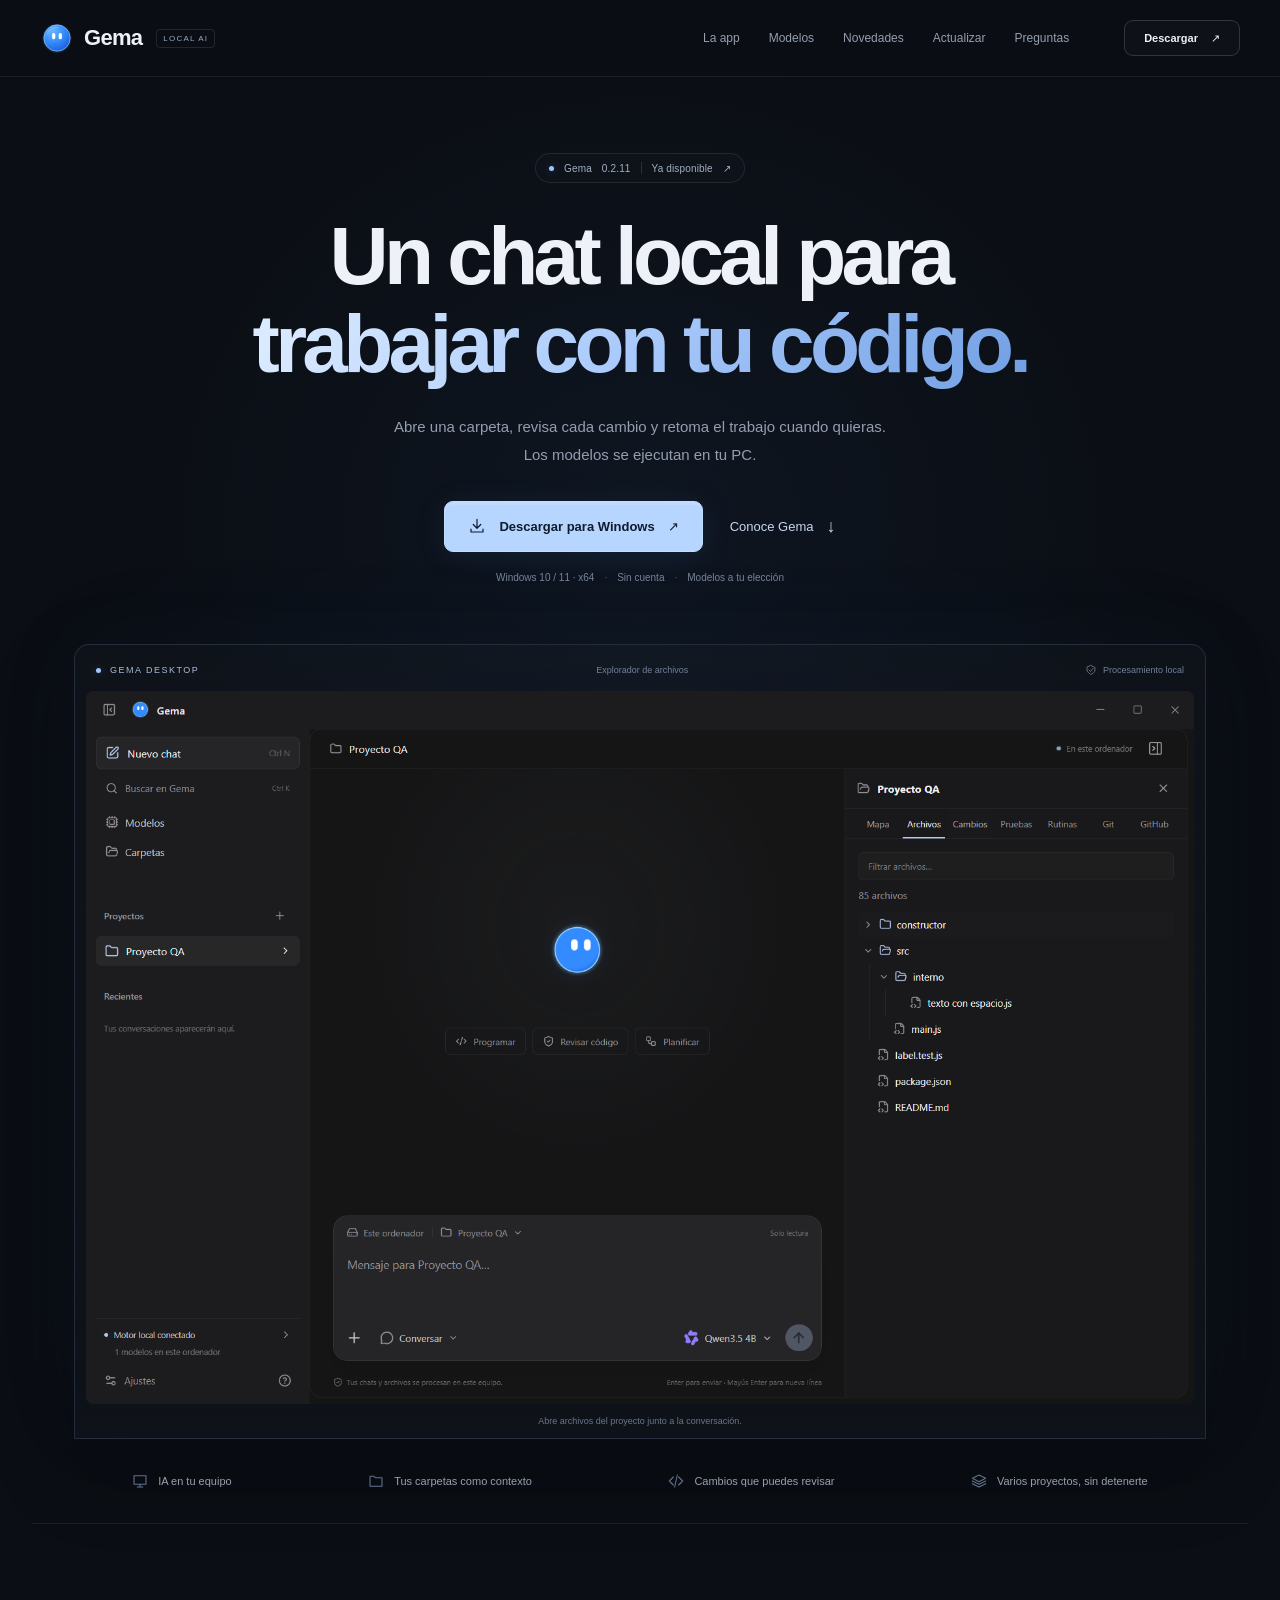
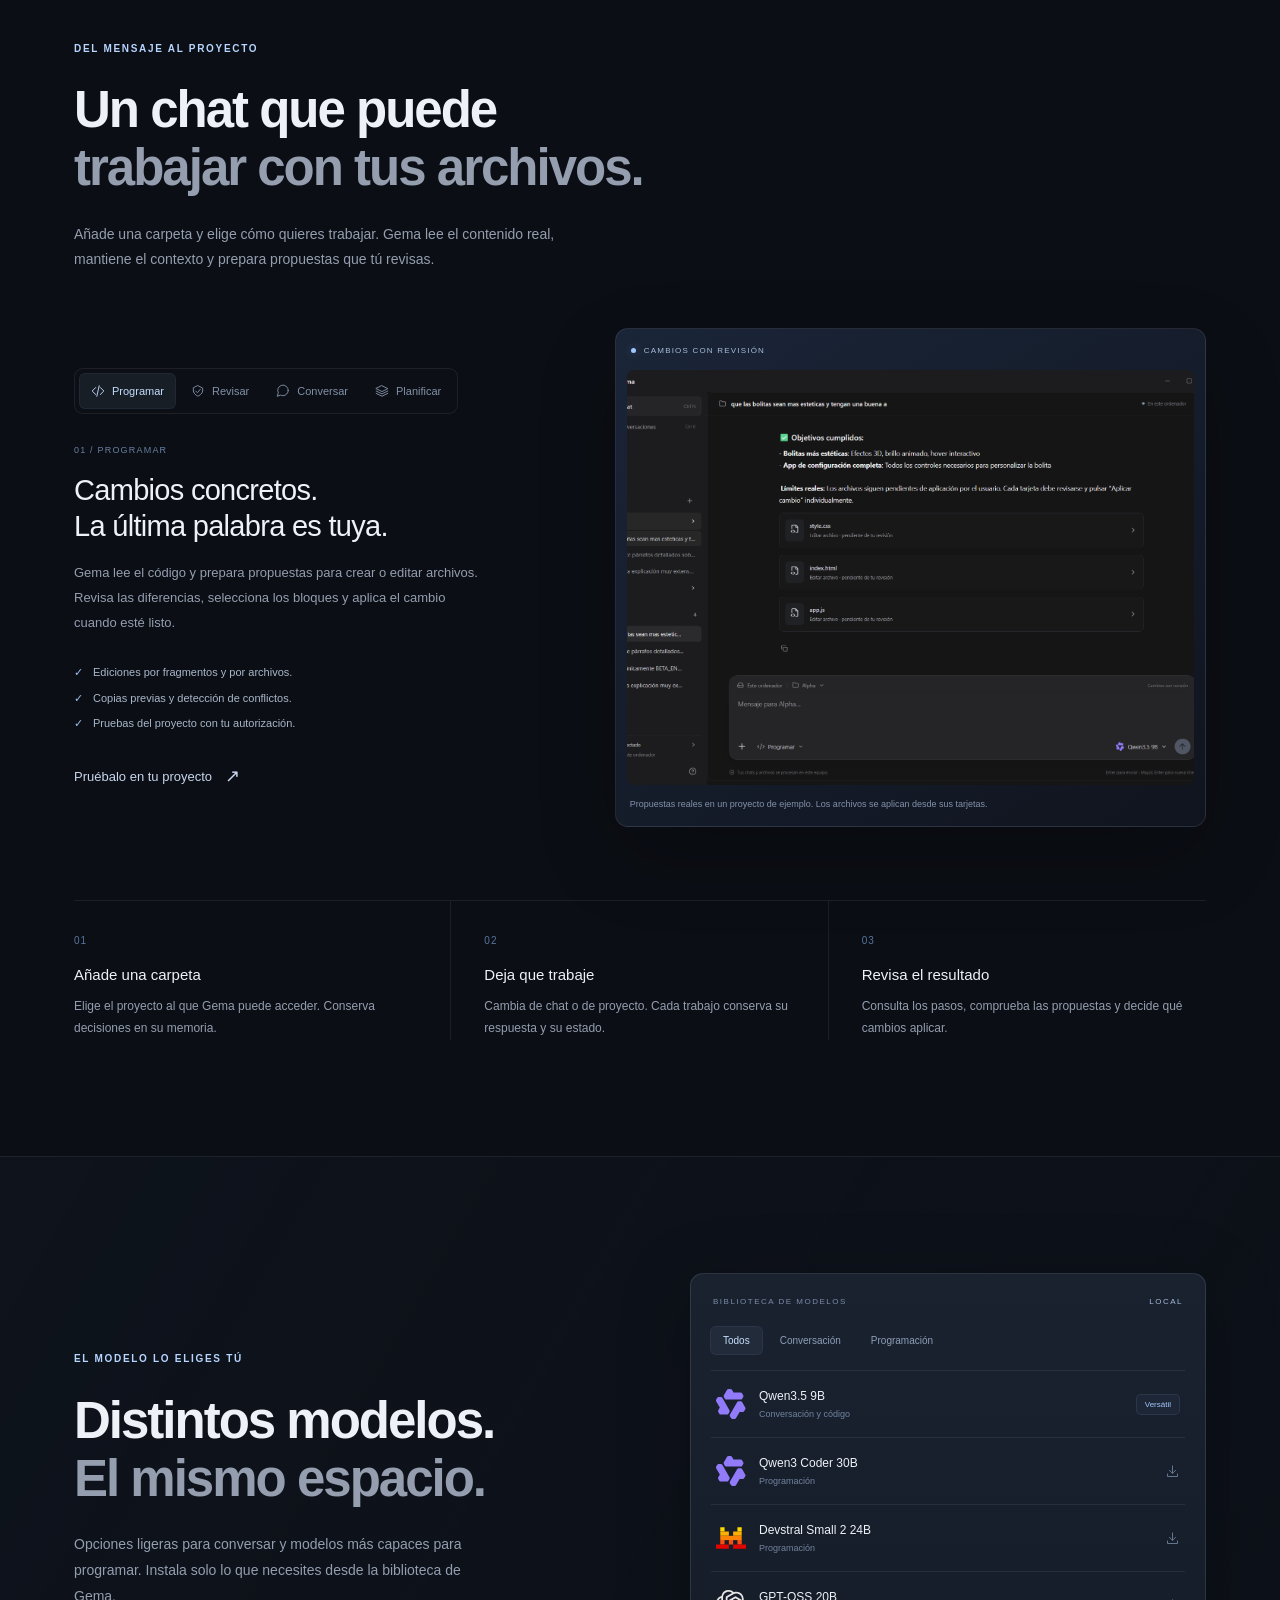
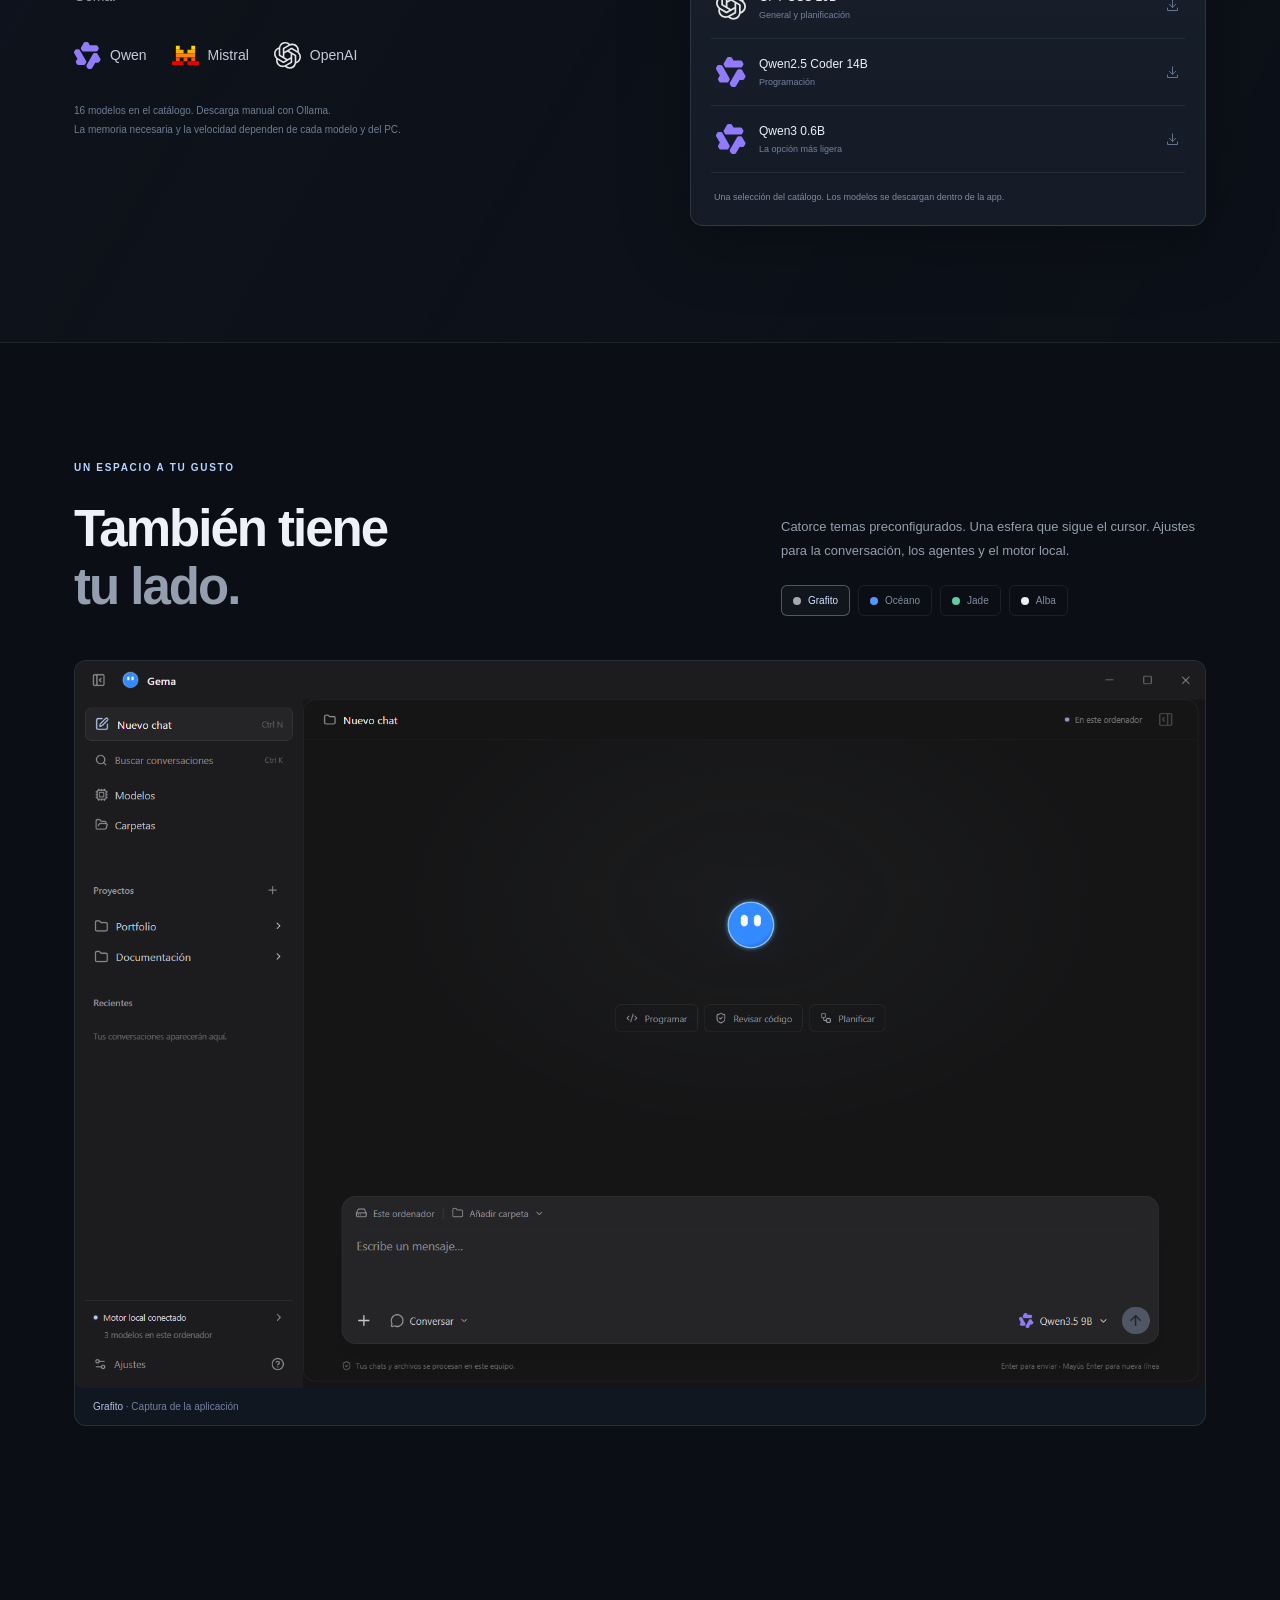
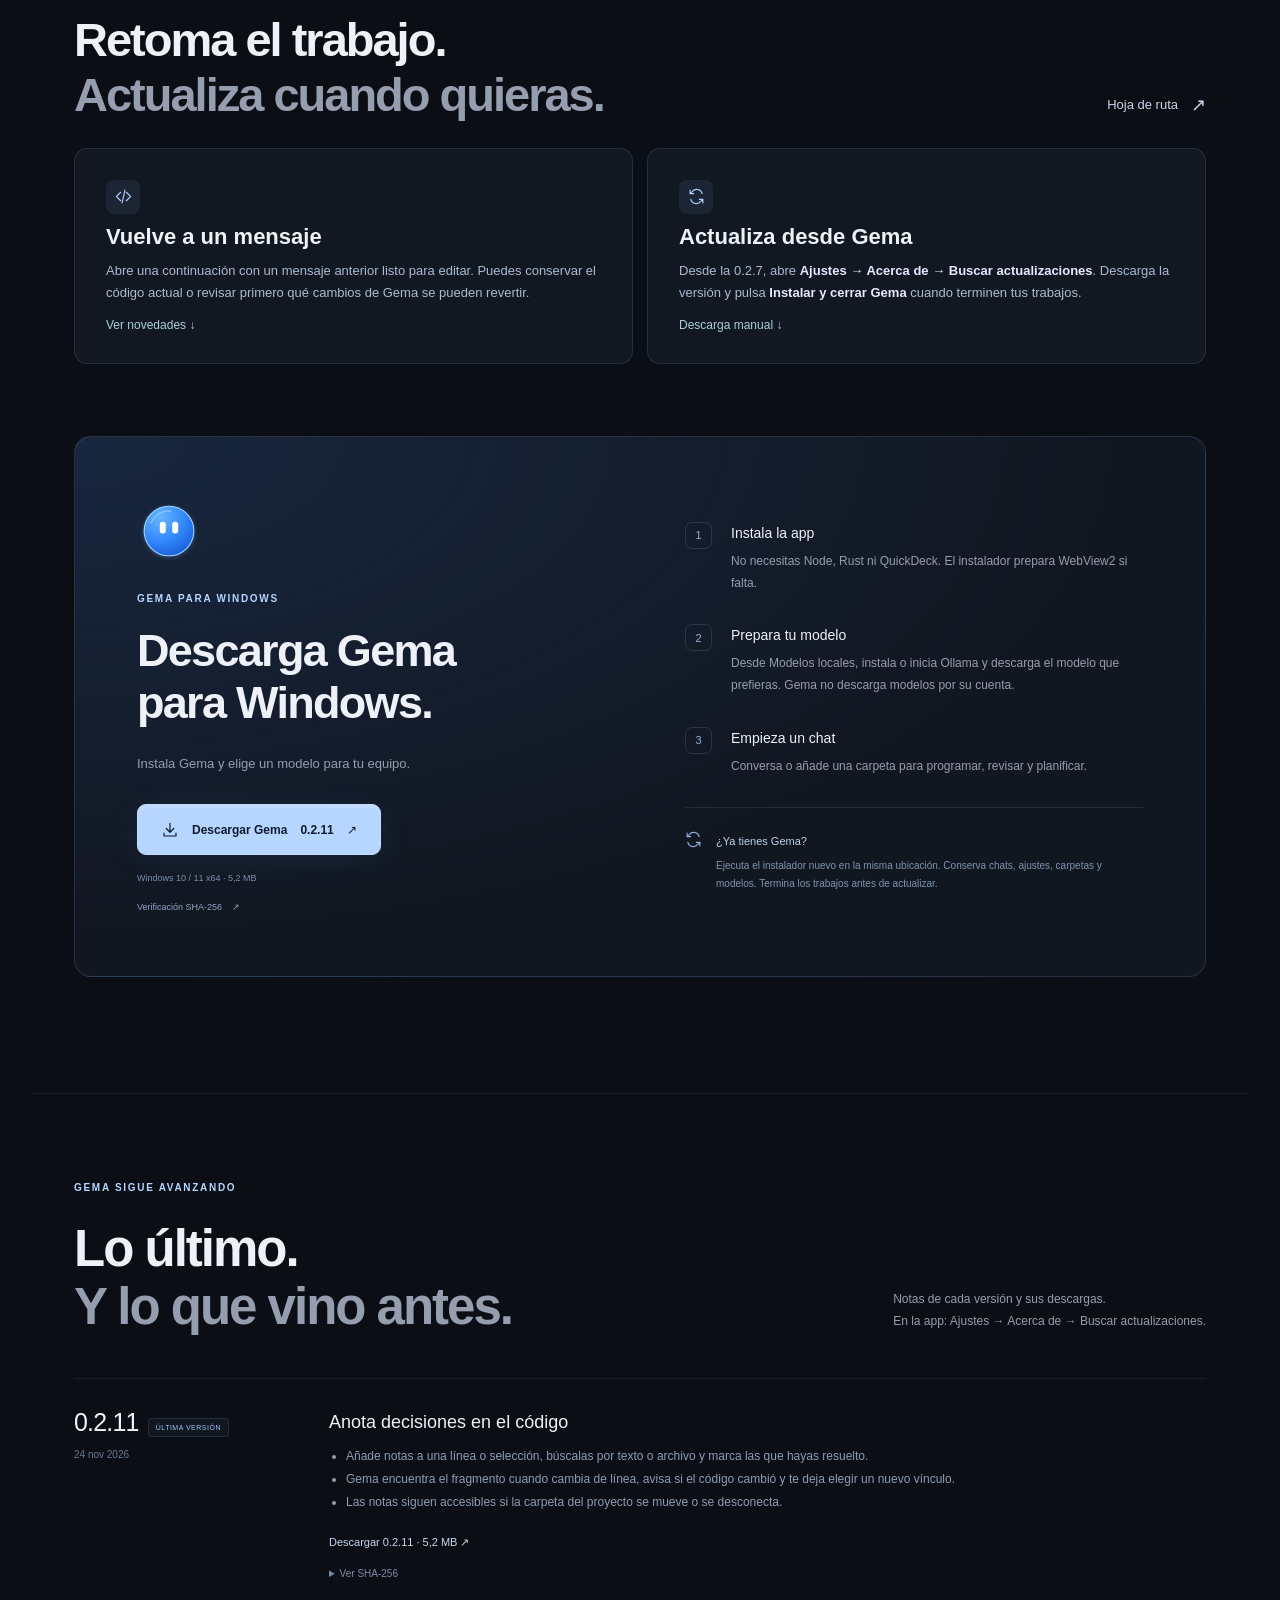
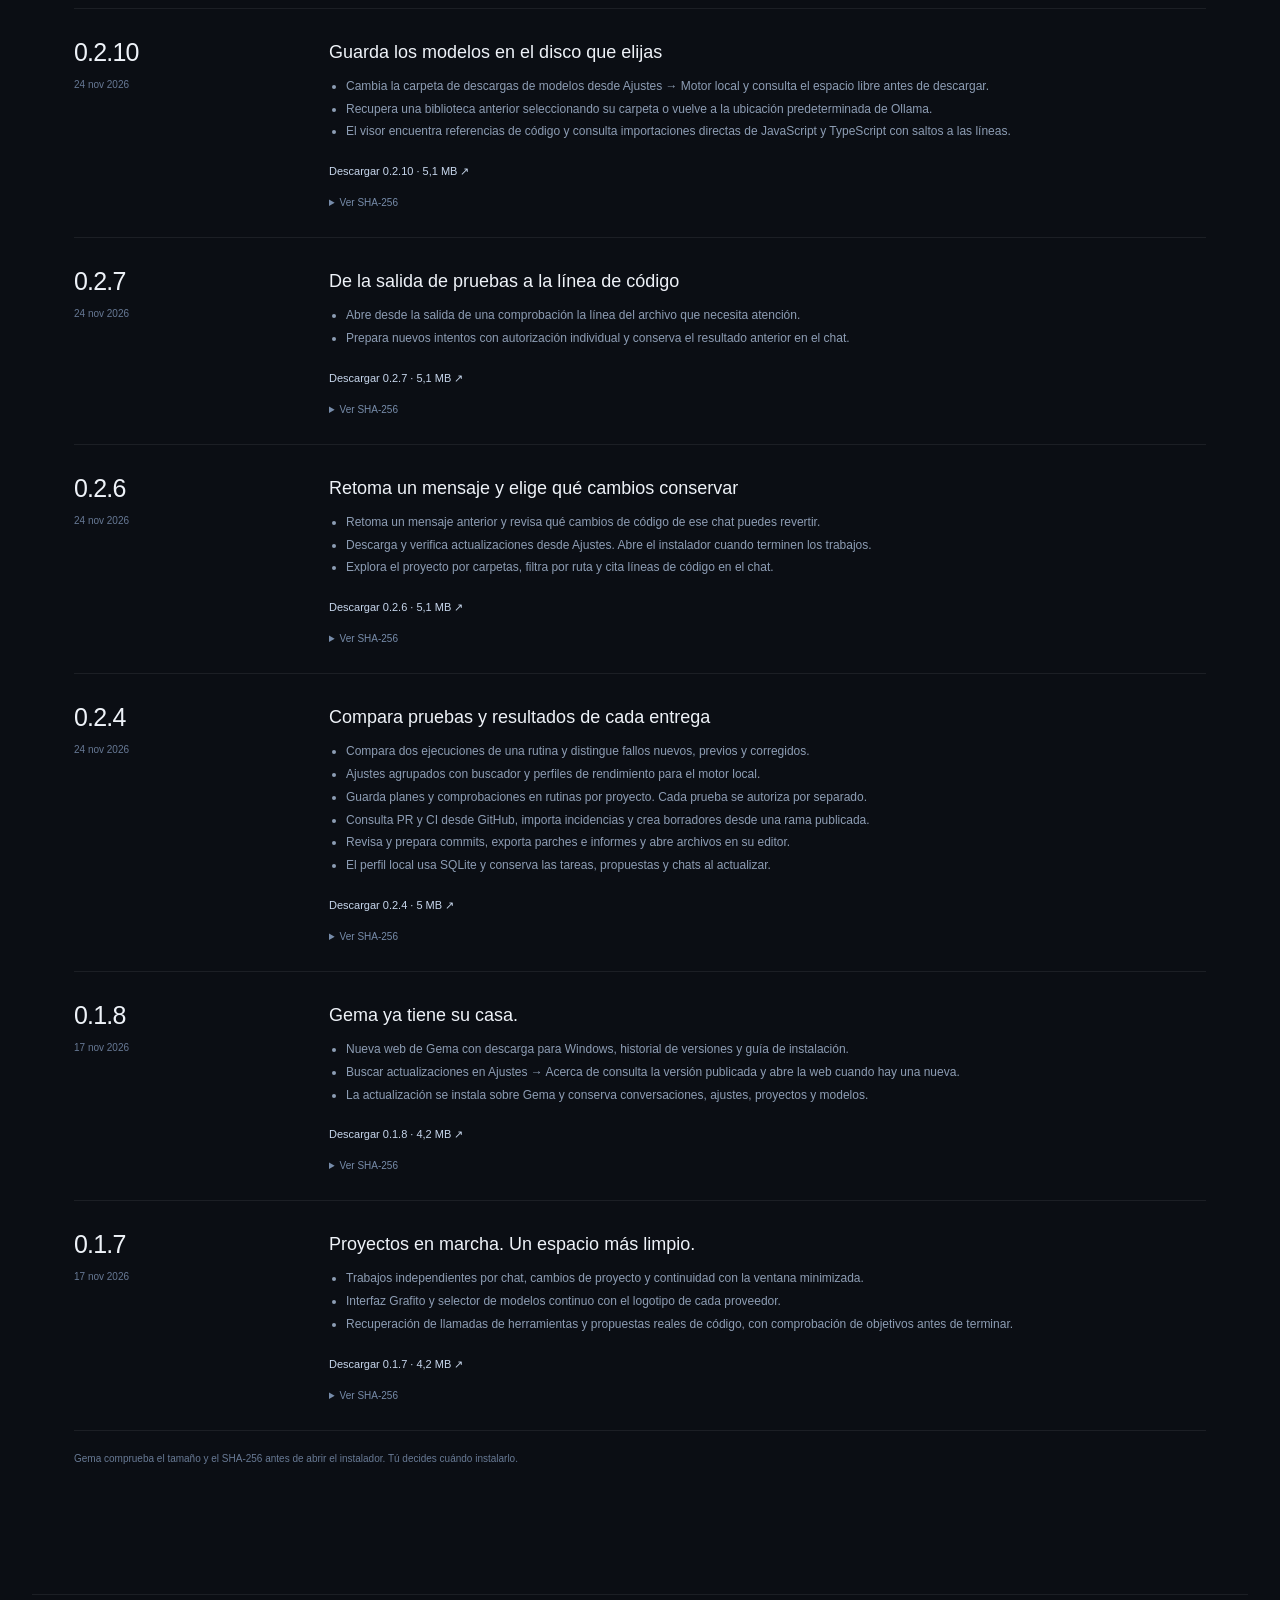
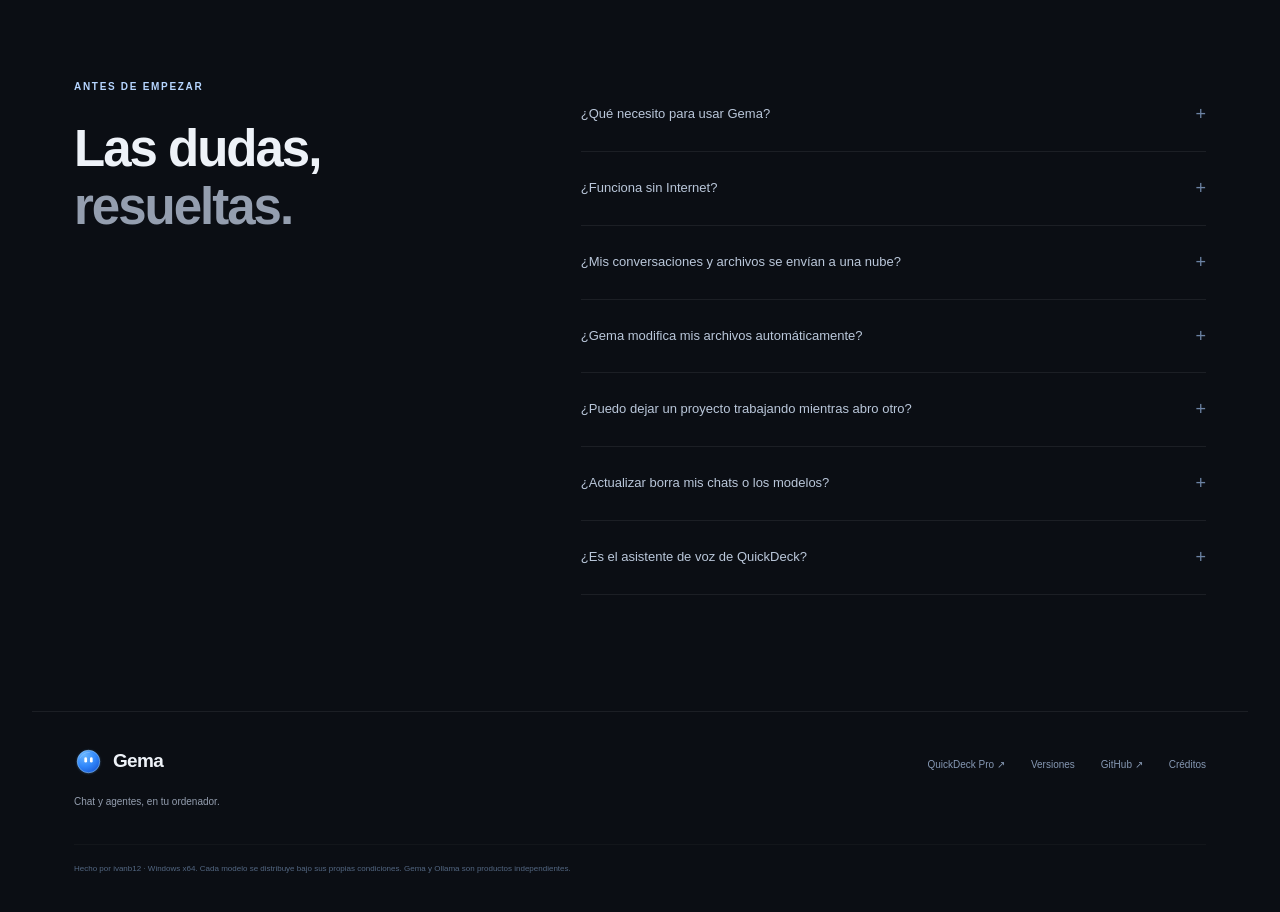
==== commit 173ef884: "Publica Gema 0.2.11 con notas de código" ====
--- a/gema/index.html
+++ b/gema/index.html
@@ -27,10 +27,10 @@
 </div></header>
 <main id="contenido">
   <section class="hero shell" aria-labelledby="hero-title">
-    <a class="release-pill" href="#versiones"><span class="status-dot"></span>Gema <span data-version>0.2.10</span><span class="pill-divider"></span>Ya disponible<span aria-hidden="true">↗</span></a>
+    <a class="release-pill" href="#versiones"><span class="status-dot"></span>Gema <span data-version>0.2.11</span><span class="pill-divider"></span>Ya disponible<span aria-hidden="true">↗</span></a>
     <h1 id="hero-title">Un chat local para<br><span>trabajar con tu código.</span></h1>
     <p class="hero-description">Abre una carpeta, revisa cada cambio y retoma el trabajo cuando quieras.<br class="desktop-break"> Los modelos se ejecutan en tu PC.</p>
-    <div class="hero-actions"><a class="button button-primary" data-download href="downloads/Gema_0.2.10_x64-setup.exe" download><svg><use href="#download"/></svg>Descargar para Windows<span aria-hidden="true">↗</span></a><a class="text-link" href="#funciones">Conoce Gema <span aria-hidden="true">↓</span></a></div>
+    <div class="hero-actions"><a class="button button-primary" data-download href="downloads/Gema_0.2.11_x64-setup.exe" download><svg><use href="#download"/></svg>Descargar para Windows<span aria-hidden="true">↗</span></a><a class="text-link" href="#funciones">Conoce Gema <span aria-hidden="true">↓</span></a></div>
     <p class="download-meta">Windows 10 / 11 · x64<span>·</span>Sin cuenta<span>·</span>Modelos a tu elección</p>
     <figure class="product-stage"><div class="stage-heading"><span><i class="status-dot"></i> GEMA DESKTOP</span><span>Explorador de archivos</span><span class="stage-local"><svg><use href="#shield"/></svg> Procesamiento local</span></div>
       <button class="screenshot-button" data-zoom="assets/explorador.png" aria-label="Ampliar captura de Gema"><img src="assets/explorador.png" alt="Gema con el chat y el árbol de archivos del proyecto lado a lado" width="1700" height="1093" fetchpriority="high"></button>
@@ -77,8 +77,8 @@
       </article>
     </div>
   </section>
-  <section class="download-section shell section" id="descargar"><div class="download-panel"><div class="download-copy"><img src="assets/gema.svg" width="64" height="64" alt=""><p class="eyebrow">GEMA PARA WINDOWS</p><h2>Descarga Gema<br>para Windows.</h2><p>Instala Gema y elige un modelo para tu equipo.</p><a class="button button-primary" data-download href="downloads/Gema_0.2.10_x64-setup.exe" download><svg><use href="#download"/></svg>Descargar Gema <span data-version>0.2.10</span><span aria-hidden="true">↗</span></a><p class="download-size">Windows 10 / 11 x64 · <span data-size>Instalador ligero</span></p><a class="checksum-link" href="downloads/SHA256SUMS.txt" download>Verificación SHA-256 <span aria-hidden="true">↗</span></a></div><div class="setup-steps"><article><span>1</span><div><h3>Instala la app</h3><p>No necesitas Node, Rust ni QuickDeck. El instalador prepara WebView2 si falta.</p></div></article><article><span>2</span><div><h3>Prepara tu modelo</h3><p>Desde Modelos locales, instala o inicia Ollama y descarga el modelo que prefieras. Gema no descarga modelos por su cuenta.</p></div></article><article><span>3</span><div><h3>Empieza un chat</h3><p>Conversa o añade una carpeta para programar, revisar y planificar.</p></div></article><div class="upgrade-note"><svg><use href="#refresh"/></svg><div><strong>¿Ya tienes Gema?</strong><p>Ejecuta el instalador nuevo en la misma ubicación. Conserva chats, ajustes, carpetas y modelos. Termina los trabajos antes de actualizar.</p></div></div></div></div></section>
-  <section class="releases-section shell section" id="versiones"><div class="release-heading"><div><p class="eyebrow">GEMA SIGUE AVANZANDO</p><h2>Lo último.<br><span>Y lo que vino antes.</span></h2></div><p>Notas de cada versión y sus descargas.<br>En la app: Ajustes → Acerca de → Buscar actualizaciones.</p></div><div id="release-list"><article class="release-card"><div class="release-version"><strong>0.2.10</strong><span class="tag">ÚLTIMA VERSIÓN</span><time datetime="2026-11-24">24 nov 2026</time></div><div><h3>Guarda los modelos en el disco que elijas</h3><p>Cambia la carpeta de descargas de modelos desde Ajustes → Motor local y consulta el espacio libre antes de descargar.</p><a class="text-link" data-download href="downloads/Gema_0.2.10_x64-setup.exe" download>Descargar versión <span aria-hidden="true">↗</span></a></div></article></div><p class="release-footnote">Gema comprueba el tamaño y el SHA-256 antes de abrir el instalador. Tú decides cuándo instalarlo.</p></section>
+  <section class="download-section shell section" id="descargar"><div class="download-panel"><div class="download-copy"><img src="assets/gema.svg" width="64" height="64" alt=""><p class="eyebrow">GEMA PARA WINDOWS</p><h2>Descarga Gema<br>para Windows.</h2><p>Instala Gema y elige un modelo para tu equipo.</p><a class="button button-primary" data-download href="downloads/Gema_0.2.11_x64-setup.exe" download><svg><use href="#download"/></svg>Descargar Gema <span data-version>0.2.11</span><span aria-hidden="true">↗</span></a><p class="download-size">Windows 10 / 11 x64 · <span data-size>Instalador ligero</span></p><a class="checksum-link" href="downloads/SHA256SUMS.txt" download>Verificación SHA-256 <span aria-hidden="true">↗</span></a></div><div class="setup-steps"><article><span>1</span><div><h3>Instala la app</h3><p>No necesitas Node, Rust ni QuickDeck. El instalador prepara WebView2 si falta.</p></div></article><article><span>2</span><div><h3>Prepara tu modelo</h3><p>Desde Modelos locales, instala o inicia Ollama y descarga el modelo que prefieras. Gema no descarga modelos por su cuenta.</p></div></article><article><span>3</span><div><h3>Empieza un chat</h3><p>Conversa o añade una carpeta para programar, revisar y planificar.</p></div></article><div class="upgrade-note"><svg><use href="#refresh"/></svg><div><strong>¿Ya tienes Gema?</strong><p>Ejecuta el instalador nuevo en la misma ubicación. Conserva chats, ajustes, carpetas y modelos. Termina los trabajos antes de actualizar.</p></div></div></div></div></section>
+  <section class="releases-section shell section" id="versiones"><div class="release-heading"><div><p class="eyebrow">GEMA SIGUE AVANZANDO</p><h2>Lo último.<br><span>Y lo que vino antes.</span></h2></div><p>Notas de cada versión y sus descargas.<br>En la app: Ajustes → Acerca de → Buscar actualizaciones.</p></div><div id="release-list"><article class="release-card"><div class="release-version"><strong>0.2.11</strong><span class="tag">ÚLTIMA VERSIÓN</span><time datetime="2026-11-24">24 nov 2026</time></div><div><h3>Anota decisiones en el código</h3><p>Añade notas a una línea o selección, búscalas por texto o archivo y marca las que hayas resuelto.</p><a class="text-link" data-download href="downloads/Gema_0.2.11_x64-setup.exe" download>Descargar versión <span aria-hidden="true">↗</span></a></div></article></div><p class="release-footnote">Gema comprueba el tamaño y el SHA-256 antes de abrir el instalador. Tú decides cuándo instalarlo.</p></section>
   <section class="faq-section shell section" id="ayuda"><div><p class="eyebrow">ANTES DE EMPEZAR</p><h2>Las dudas,<br><span>resueltas.</span></h2></div><div class="faq-list">
     <details><summary>¿Qué necesito para usar Gema?<span>+</span></summary><p>Windows 10 u 11 de 64 bits y espacio para el modelo que elijas. No necesitas una GPU NVIDIA: Ollama puede usar CPU o una GPU compatible. Los modelos pequeños son más adecuados para equipos con poca memoria; la biblioteca muestra estimaciones y recomendaciones según tu RAM.</p></details>
     <details><summary>¿Funciona sin Internet?<span>+</span></summary><p>Necesitas conexión para instalar el motor, preparar WebView2 si falta y descargar modelos. Después, el chat y las herramientas locales pueden funcionar sin Internet. Buscar actualizaciones consulta la web de Gema.</p></details>
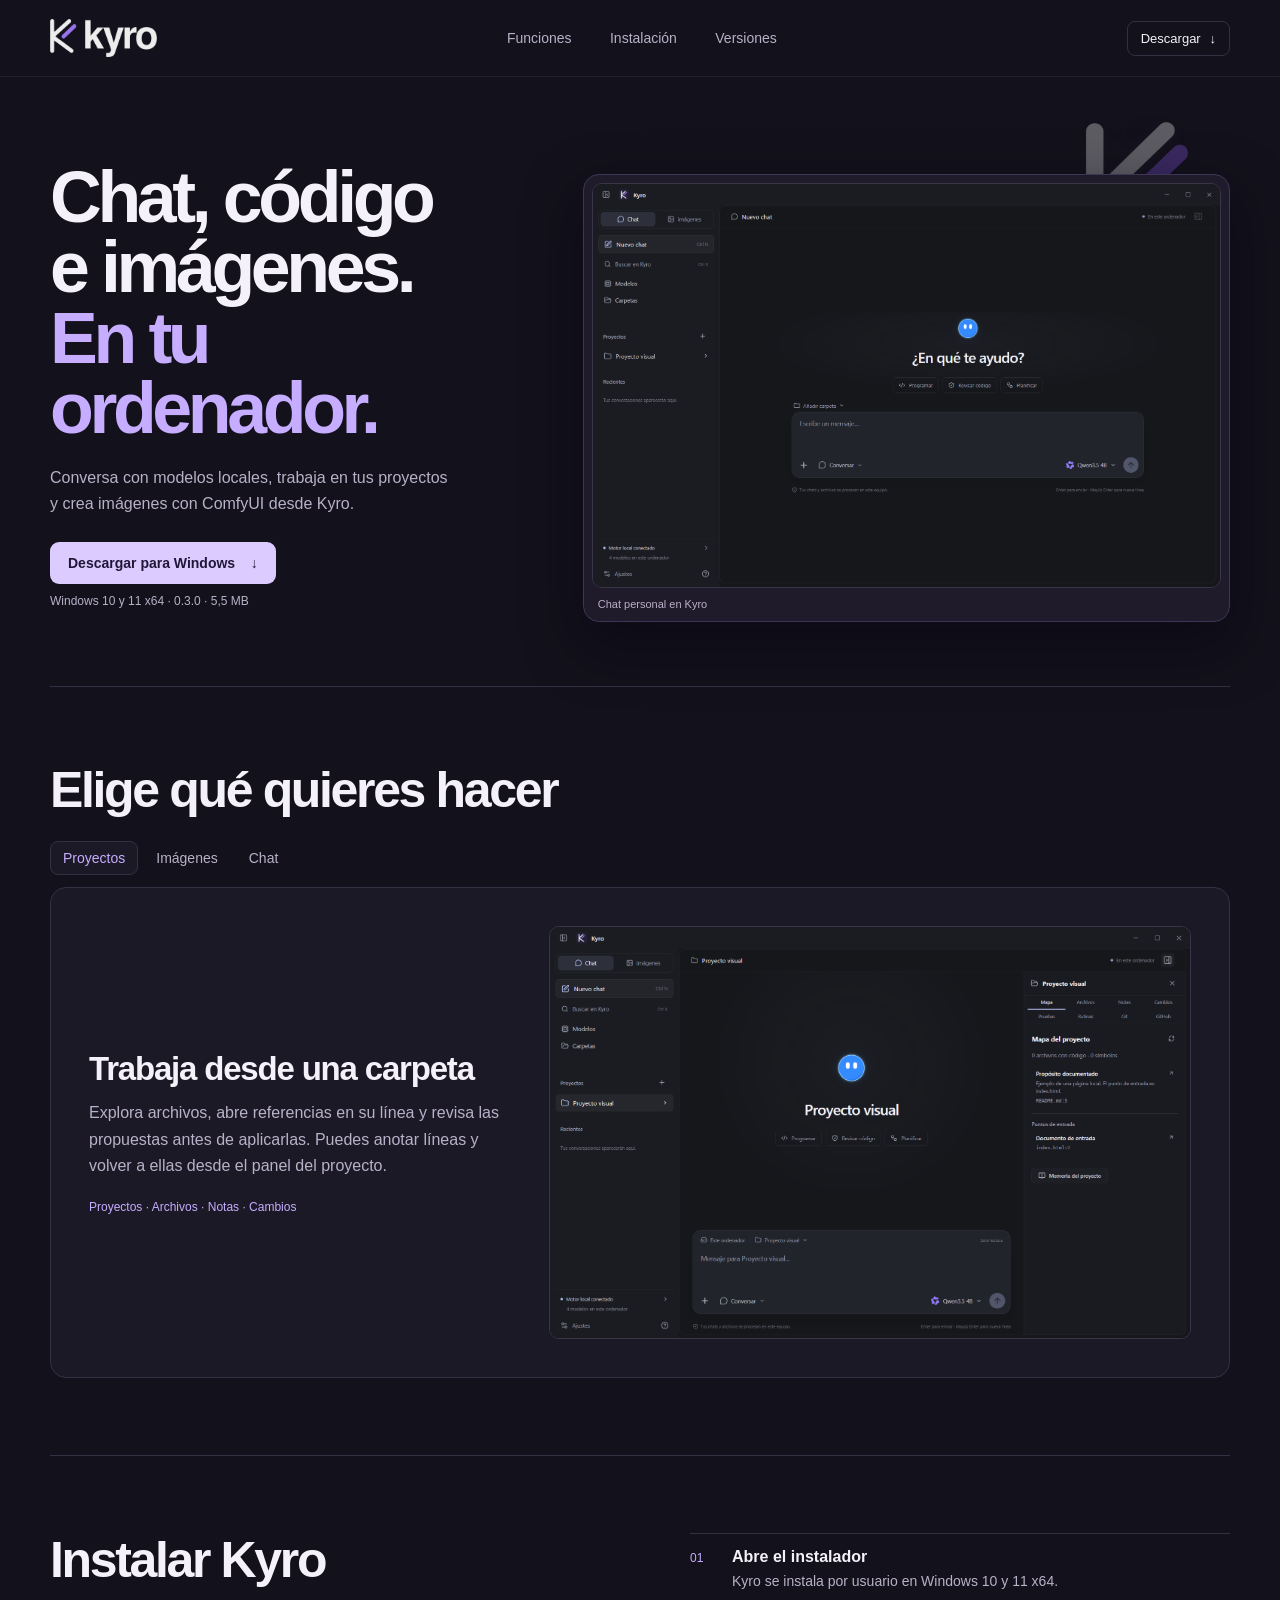
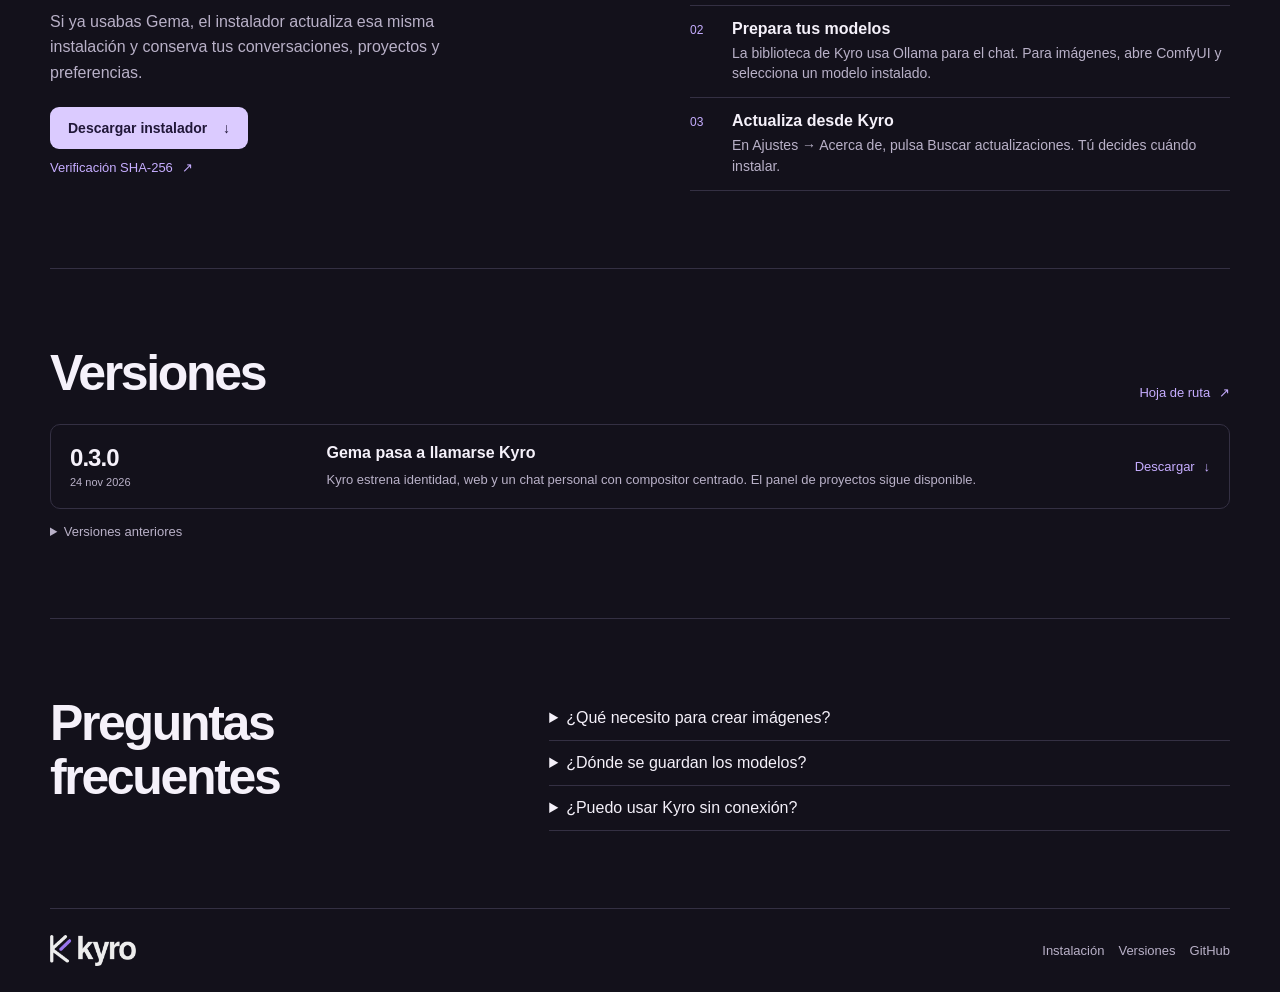
==== commit eaee2f68: "Publica Kyro 0.3.0, su web y el estudio de imágenes" ====
--- a/gema/index.html
+++ b/gema/index.html
@@ -1,97 +1,2 @@
-<!doctype html>
-<html lang="es">
-<head>
-  <meta charset="utf-8"><meta name="viewport" content="width=device-width,initial-scale=1">
-  <meta name="theme-color" content="#0b0e14">
-  <title>Gema — Chat, código y proyectos con IA local</title>
-  <meta name="description" content="Conversa, programa y revisa tus proyectos con modelos de IA en tu ordenador. Descarga Gema para Windows: agentes, carpetas, modelos locales y actualizaciones sin perder tus datos.">
-  <link rel="canonical" href="https://ivanb12.github.io/gema/">
-  <link rel="icon" href="assets/gema.svg" type="image/svg+xml">
-  <meta property="og:type" content="website"><meta property="og:locale" content="es_ES">
-  <meta property="og:title" content="Gema — Tu proyecto. Tu IA. Tu ordenador.">
-  <meta property="og:description" content="Chat y agentes locales para trabajar con tus archivos. Disponible para Windows 10 y 11.">
-  <meta property="og:url" content="https://ivanb12.github.io/gema/">
-  <meta property="og:image" content="https://ivanb12.github.io/gema/assets/home-graphite.png">
-  <meta name="twitter:card" content="summary_large_image">
-  <link rel="stylesheet" href="style.css">
-  <link rel="stylesheet" href="release-guide.css">
-  <script src="release-data.js" defer></script><script src="app.js" defer></script>
-</head>
-<body>
-<a href="#contenido" class="skip-link">Saltar al contenido</a>
-<header class="header"><div class="nav-shell">
-  <a class="brand" href="#" aria-label="Gema, inicio"><img src="assets/gema.svg" width="34" height="34" alt=""><span>Gema</span><span class="brand-label">LOCAL AI</span></a>
-  <nav id="navigation" class="navigation" aria-label="Principal"><a href="#funciones">La app</a><a href="#modelos">Modelos</a><a href="#versiones">Novedades</a><a href="#actualizar">Actualizar</a><a href="#ayuda">Preguntas</a></nav>
-  <a class="button nav-cta" href="#descargar">Descargar <span aria-hidden="true">↗</span></a>
-  <button class="menu-toggle" aria-label="Abrir menú" aria-controls="navigation" aria-expanded="false"><span></span><span></span></button>
-</div></header>
-<main id="contenido">
-  <section class="hero shell" aria-labelledby="hero-title">
-    <a class="release-pill" href="#versiones"><span class="status-dot"></span>Gema <span data-version>0.2.11</span><span class="pill-divider"></span>Ya disponible<span aria-hidden="true">↗</span></a>
-    <h1 id="hero-title">Un chat local para<br><span>trabajar con tu código.</span></h1>
-    <p class="hero-description">Abre una carpeta, revisa cada cambio y retoma el trabajo cuando quieras.<br class="desktop-break"> Los modelos se ejecutan en tu PC.</p>
-    <div class="hero-actions"><a class="button button-primary" data-download href="downloads/Gema_0.2.11_x64-setup.exe" download><svg><use href="#download"/></svg>Descargar para Windows<span aria-hidden="true">↗</span></a><a class="text-link" href="#funciones">Conoce Gema <span aria-hidden="true">↓</span></a></div>
-    <p class="download-meta">Windows 10 / 11 · x64<span>·</span>Sin cuenta<span>·</span>Modelos a tu elección</p>
-    <figure class="product-stage"><div class="stage-heading"><span><i class="status-dot"></i> GEMA DESKTOP</span><span>Explorador de archivos</span><span class="stage-local"><svg><use href="#shield"/></svg> Procesamiento local</span></div>
-      <button class="screenshot-button" data-zoom="assets/explorador.png" aria-label="Ampliar captura de Gema"><img src="assets/explorador.png" alt="Gema con el chat y el árbol de archivos del proyecto lado a lado" width="1700" height="1093" fetchpriority="high"></button>
-      <figcaption>Abre archivos del proyecto junto a la conversación.</figcaption>
-    </figure>
-  </section>
-  <div class="facts shell"><span><svg><use href="#computer"/></svg> IA en tu equipo</span><span><svg><use href="#folder"/></svg> Tus carpetas como contexto</span><span><svg><use href="#code"/></svg> Cambios que puedes revisar</span><span><svg><use href="#layers"/></svg> Varios proyectos, sin detenerte</span></div>
-  <section class="workspace-section shell section" id="funciones">
-    <div class="section-heading"><p class="eyebrow">DEL MENSAJE AL PROYECTO</p><h2>Un chat que puede<br><span>trabajar con tus archivos.</span></h2><p>Añade una carpeta y elige cómo quieres trabajar. Gema lee el contenido real, mantiene el contexto y prepara propuestas que tú revisas.</p></div>
-    <div class="workspace-layout">
-      <div class="agent-explorer"><div class="agent-tabs" role="tablist" aria-label="Agentes de Gema"><button role="tab" id="agent-code" aria-selected="true" aria-controls="agent-panel" data-agent="code"><svg><use href="#code"/></svg>Programar</button><button role="tab" id="agent-review" aria-selected="false" aria-controls="agent-panel" tabindex="-1" data-agent="review"><svg><use href="#shield"/></svg>Revisar</button><button role="tab" id="agent-chat" aria-selected="false" aria-controls="agent-panel" tabindex="-1" data-agent="chat"><svg><use href="#chat"/></svg>Conversar</button><button role="tab" id="agent-plan" aria-selected="false" aria-controls="agent-panel" tabindex="-1" data-agent="plan"><svg><use href="#layers"/></svg>Planificar</button></div>
-        <div id="agent-panel" role="tabpanel" aria-labelledby="agent-code"><span class="agent-number" id="agent-number">01 / PROGRAMAR</span><h3 id="agent-title">Cambios concretos.<br>La última palabra es tuya.</h3><p id="agent-description">Gema lee el código y prepara propuestas para crear o editar archivos. Revisa las diferencias, selecciona los bloques y aplica el cambio cuando esté listo.</p><ul class="check-list" id="agent-points"><li>Ediciones por fragmentos y por archivos.</li><li>Copias previas y detección de conflictos.</li><li>Pruebas del proyecto con tu autorización.</li></ul></div>
-        <a href="#descargar" class="text-link">Pruébalo en tu proyecto <span aria-hidden="true">↗</span></a>
-      </div>
-      <figure class="work-visual"><div class="visual-tag"><span class="status-dot"></span>CAMBIOS CON REVISIÓN</div><button class="screenshot-button" data-zoom="assets/project.png" aria-label="Ampliar captura de propuestas de código"><img src="assets/project.png" alt="Propuestas reales de Gema para style.css, index.html y app.js, pendientes de revisión" width="1700" height="1093" loading="lazy"></button><figcaption>Propuestas reales en un proyecto de ejemplo. Los archivos se aplican desde sus tarjetas.</figcaption></figure>
-    </div>
-    <div class="workflow-strip"><article><span>01</span><h3>Añade una carpeta</h3><p>Elige el proyecto al que Gema puede acceder. Conserva decisiones en su memoria.</p></article><article><span>02</span><h3>Deja que trabaje</h3><p>Cambia de chat o de proyecto. Cada trabajo conserva su respuesta y su estado.</p></article><article><span>03</span><h3>Revisa el resultado</h3><p>Consulta los pasos, comprueba las propuestas y decide qué cambios aplicar.</p></article></div>
-  </section>
-  <section class="models-section section" id="modelos"><div class="shell models-layout"><div class="models-copy"><p class="eyebrow">EL MODELO LO ELIGES TÚ</p><h2>Distintos modelos.<br><span>El mismo espacio.</span></h2><p>Opciones ligeras para conversar y modelos más capaces para programar. Instala solo lo que necesites desde la biblioteca de Gema.</p><div class="provider-logos"><span><img src="assets/qwen.svg" alt="" width="27" height="27">Qwen</span><span><img src="assets/mistral.svg" alt="" width="27" height="27">Mistral</span><span><img class="openai" src="assets/openai.svg" alt="" width="27" height="27">OpenAI</span></div><p class="model-note">16 modelos en el catálogo. Descarga manual con Ollama.<br>La memoria necesaria y la velocidad dependen de cada modelo y del PC.</p></div>
-      <div class="model-browser"><div class="browser-header"><span>BIBLIOTECA DE MODELOS</span><span>LOCAL</span></div><div class="model-filters" role="group" aria-label="Filtrar modelos"><button data-filter="all" aria-pressed="true">Todos</button><button data-filter="chat" aria-pressed="false">Conversación</button><button data-filter="code" aria-pressed="false">Programación</button></div><div id="model-list">
-        <div class="model-row" data-kind="chat code"><img src="assets/qwen.svg" alt="" width="30" height="30"><div><strong>Qwen3.5 9B</strong><span>Conversación y código</span></div><span class="model-badge">Versátil</span></div>
-        <div class="model-row" data-kind="code"><img src="assets/qwen.svg" alt="" width="30" height="30"><div><strong>Qwen3 Coder 30B</strong><span>Programación</span></div><svg><use href="#download"/></svg></div>
-        <div class="model-row" data-kind="code"><img src="assets/mistral.svg" alt="" width="30" height="30"><div><strong>Devstral Small 2 24B</strong><span>Programación</span></div><svg><use href="#download"/></svg></div>
-        <div class="model-row" data-kind="chat code"><img class="openai" src="assets/openai.svg" alt="" width="30" height="30"><div><strong>GPT-OSS 20B</strong><span>General y planificación</span></div><svg><use href="#download"/></svg></div>
-        <div class="model-row" data-kind="code"><img src="assets/qwen.svg" alt="" width="30" height="30"><div><strong>Qwen2.5 Coder 14B</strong><span>Programación</span></div><svg><use href="#download"/></svg></div>
-        <div class="model-row" data-kind="chat"><img src="assets/qwen.svg" alt="" width="30" height="30"><div><strong>Qwen3 0.6B</strong><span>La opción más ligera</span></div><svg><use href="#download"/></svg></div>
-      </div><p class="browser-footnote">Una selección del catálogo. Los modelos se descargan dentro de la app.</p></div>
-    </div></section>
-  <section class="appearance-section shell section"><div class="appearance-heading"><div><p class="eyebrow">UN ESPACIO A TU GUSTO</p><h2>También tiene<br><span>tu lado.</span></h2></div><div class="appearance-copy"><p>Catorce temas preconfigurados. Una esfera que sigue el cursor. Ajustes para la conversación, los agentes y el motor local.</p><div class="theme-tabs" role="group" aria-label="Vista previa de temas"><button data-theme="graphite" aria-pressed="true"><i style="--swatch:#a5a8b1"></i>Grafito</button><button data-theme="ocean" aria-pressed="false"><i style="--swatch:#5297ff"></i>Océano</button><button data-theme="jade" aria-pressed="false"><i style="--swatch:#61cba2"></i>Jade</button><button data-theme="light" aria-pressed="false"><i style="--swatch:#f0f2f6"></i>Alba</button></div></div></div><figure class="theme-stage"><button class="screenshot-button" id="theme-zoom" data-zoom="assets/home-graphite.png" aria-label="Ampliar vista previa del tema"><img id="theme-preview" src="assets/home-graphite.png" alt="Gema con el tema Grafito" width="1700" height="1093" loading="lazy"></button><figcaption><span id="theme-caption">Grafito</span> · Captura de la aplicación</figcaption></figure></section>
-  <section class="release-guide shell" id="actualizar" aria-labelledby="guide-title">
-    <header class="guide-heading"><h2 id="guide-title">Retoma el trabajo. <span>Actualiza cuando quieras.</span></h2><a href="https://github.com/ivanb12/ivanb12.github.io/blob/main/gema/ROADMAP.md" class="text-link">Hoja de ruta <span aria-hidden="true">↗</span></a></header>
-    <div class="guide-cards">
-      <article>
-        <div class="guide-icon"><svg aria-hidden="true"><use href="#code"/></svg></div>
-        <h3>Vuelve a un mensaje</h3>
-        <p>Abre una continuación con un mensaje anterior listo para editar. Puedes conservar el código actual o revisar primero qué cambios de Gema se pueden revertir.</p>
-        <a href="#versiones">Ver novedades <span aria-hidden="true">↓</span></a>
-      </article>
-      <article>
-        <div class="guide-icon"><svg aria-hidden="true"><use href="#refresh"/></svg></div>
-        <h3>Actualiza desde Gema</h3>
-        <p>Desde la 0.2.7, abre <strong>Ajustes → Acerca de → Buscar actualizaciones</strong>. Descarga la versión y pulsa <strong>Instalar y cerrar Gema</strong> cuando terminen tus trabajos.</p>
-        <a href="#descargar">Descarga manual <span aria-hidden="true">↓</span></a>
-      </article>
-    </div>
-  </section>
-  <section class="download-section shell section" id="descargar"><div class="download-panel"><div class="download-copy"><img src="assets/gema.svg" width="64" height="64" alt=""><p class="eyebrow">GEMA PARA WINDOWS</p><h2>Descarga Gema<br>para Windows.</h2><p>Instala Gema y elige un modelo para tu equipo.</p><a class="button button-primary" data-download href="downloads/Gema_0.2.11_x64-setup.exe" download><svg><use href="#download"/></svg>Descargar Gema <span data-version>0.2.11</span><span aria-hidden="true">↗</span></a><p class="download-size">Windows 10 / 11 x64 · <span data-size>Instalador ligero</span></p><a class="checksum-link" href="downloads/SHA256SUMS.txt" download>Verificación SHA-256 <span aria-hidden="true">↗</span></a></div><div class="setup-steps"><article><span>1</span><div><h3>Instala la app</h3><p>No necesitas Node, Rust ni QuickDeck. El instalador prepara WebView2 si falta.</p></div></article><article><span>2</span><div><h3>Prepara tu modelo</h3><p>Desde Modelos locales, instala o inicia Ollama y descarga el modelo que prefieras. Gema no descarga modelos por su cuenta.</p></div></article><article><span>3</span><div><h3>Empieza un chat</h3><p>Conversa o añade una carpeta para programar, revisar y planificar.</p></div></article><div class="upgrade-note"><svg><use href="#refresh"/></svg><div><strong>¿Ya tienes Gema?</strong><p>Ejecuta el instalador nuevo en la misma ubicación. Conserva chats, ajustes, carpetas y modelos. Termina los trabajos antes de actualizar.</p></div></div></div></div></section>
-  <section class="releases-section shell section" id="versiones"><div class="release-heading"><div><p class="eyebrow">GEMA SIGUE AVANZANDO</p><h2>Lo último.<br><span>Y lo que vino antes.</span></h2></div><p>Notas de cada versión y sus descargas.<br>En la app: Ajustes → Acerca de → Buscar actualizaciones.</p></div><div id="release-list"><article class="release-card"><div class="release-version"><strong>0.2.11</strong><span class="tag">ÚLTIMA VERSIÓN</span><time datetime="2026-11-24">24 nov 2026</time></div><div><h3>Anota decisiones en el código</h3><p>Añade notas a una línea o selección, búscalas por texto o archivo y marca las que hayas resuelto.</p><a class="text-link" data-download href="downloads/Gema_0.2.11_x64-setup.exe" download>Descargar versión <span aria-hidden="true">↗</span></a></div></article></div><p class="release-footnote">Gema comprueba el tamaño y el SHA-256 antes de abrir el instalador. Tú decides cuándo instalarlo.</p></section>
-  <section class="faq-section shell section" id="ayuda"><div><p class="eyebrow">ANTES DE EMPEZAR</p><h2>Las dudas,<br><span>resueltas.</span></h2></div><div class="faq-list">
-    <details><summary>¿Qué necesito para usar Gema?<span>+</span></summary><p>Windows 10 u 11 de 64 bits y espacio para el modelo que elijas. No necesitas una GPU NVIDIA: Ollama puede usar CPU o una GPU compatible. Los modelos pequeños son más adecuados para equipos con poca memoria; la biblioteca muestra estimaciones y recomendaciones según tu RAM.</p></details>
-    <details><summary>¿Funciona sin Internet?<span>+</span></summary><p>Necesitas conexión para instalar el motor, preparar WebView2 si falta y descargar modelos. Después, el chat y las herramientas locales pueden funcionar sin Internet. Buscar actualizaciones consulta la web de Gema.</p></details>
-    <details><summary>¿Mis conversaciones y archivos se envían a una nube?<span>+</span></summary><p>Gema envía los mensajes y el contexto de archivos al motor local de Ollama, en tu propio PC. La comprobación de versiones no incluye chats ni archivos. Una prueba del proyecto autorizada por ti ejecuta código con tus permisos y puede acceder a Internet.</p></details>
-    <details><summary>¿Gema modifica mis archivos automáticamente?<span>+</span></summary><p>No. Programar prepara propuestas: abre sus tarjetas, revisa las diferencias y elige qué aplicar. Revisar y Planificar trabajan en modo lectura. Cada ejecución de pruebas requiere autorización.</p></details>
-    <details><summary>¿Puedo dejar un proyecto trabajando mientras abro otro?<span>+</span></summary><p>Sí. Cada chat mantiene su propio trabajo y puedes navegar entre proyectos o minimizar Gema. El motor organiza las generaciones en una cola para limitar la memoria. Salir por completo detiene los trabajos; no continúan con el PC apagado.</p></details>
-    <details><summary>¿Actualizar borra mis chats o los modelos?<span>+</span></summary><p>El instalador actualiza la app en su ubicación actual. Conserva los chats, proyectos, ajustes y modelos, y guarda una copia del perfil. Las versiones anteriores a la 0.2.7 se actualizan ejecutando el instalador de esta página.</p></details>
-    <details><summary>¿Es el asistente de voz de QuickDeck?<span>+</span></summary><p>Esta Gema es una aplicación de chat y agentes independiente. Tiene su propio perfil y no cambia el asistente de voz ni los datos de QuickDeck.</p></details>
-  </div></section>
-</main>
-<footer class="footer shell"><div><a class="brand" href="#"><img src="assets/gema.svg" width="29" height="29" alt=""><span>Gema</span></a><p>Chat y agentes, en tu ordenador.</p></div><nav aria-label="Pie de página"><a href="/quickdeckpro/">QuickDeck Pro <span aria-hidden="true">↗</span></a><a href="#versiones">Versiones</a><a href="https://github.com/ivanb12/ivanb12.github.io/tree/main/gema" target="_blank" rel="noopener noreferrer">GitHub <span aria-hidden="true">↗</span></a><a href="credits.txt">Créditos</a></nav><p class="footer-note">Hecho por ivanb12 · Windows x64. Cada modelo se distribuye bajo sus propias condiciones. Gema y Ollama son productos independientes.</p></footer>
-<dialog id="image-dialog" aria-label="Captura ampliada de Gema"><button class="lightbox-close" aria-label="Cerrar captura">✕</button><img id="lightbox-image" alt="Captura ampliada de la aplicación Gema"></dialog>
-<svg class="icon-defs" xmlns="http://www.w3.org/2000/svg" aria-hidden="true"><defs>
-<symbol id="download" viewBox="0 0 24 24"><path d="M12 3v12m-5-5 5 5 5-5M4 16v4h16v-4"/></symbol><symbol id="folder" viewBox="0 0 24 24"><path d="M3 7V5h6l2 2h10v13H3z"/></symbol><symbol id="shield" viewBox="0 0 24 24"><path d="m12 3 8 4v5c0 5-8 9-8 9s-8-4-8-9V7zM8 12l3 3 5-6"/></symbol><symbol id="code" viewBox="0 0 24 24"><path d="m8 6-6 6 6 6m8-12 6 6-6 6M14 3l-4 18"/></symbol><symbol id="layers" viewBox="0 0 24 24"><path d="m12 3 10 5-10 5L2 8zm-10 9 10 5 10-5M2 16l10 5 10-5"/></symbol><symbol id="chat" viewBox="0 0 24 24"><path d="M21 11a9 9 0 0 1-9 9 10 10 0 0 1-4-1l-6 2 2-6a9 9 0 1 1 17-4Z"/></symbol><symbol id="computer" viewBox="0 0 24 24"><path d="M3 4h18v13H3zm5 17h8m-4-4v4"/></symbol><symbol id="refresh" viewBox="0 0 24 24"><path d="M20 8a8 8 0 0 0-14-3L3 8m0-5v5h5m-4 8a8 8 0 0 0 14 3l3-3m0 5v-5h-5"/></symbol>
-</defs></svg>
-</body></html>
+<!doctype html>
+<html lang="es"><meta charset="utf-8"><meta name="viewport" content="width=device-width,initial-scale=1"><title>Gema ahora es Kyro</title><link rel="canonical" href="https://ivanb12.github.io/kyro/"><meta http-equiv="refresh" content="0;url=../kyro/"><p>Gema ahora es <a href="../kyro/">Kyro</a>.</p></html>
